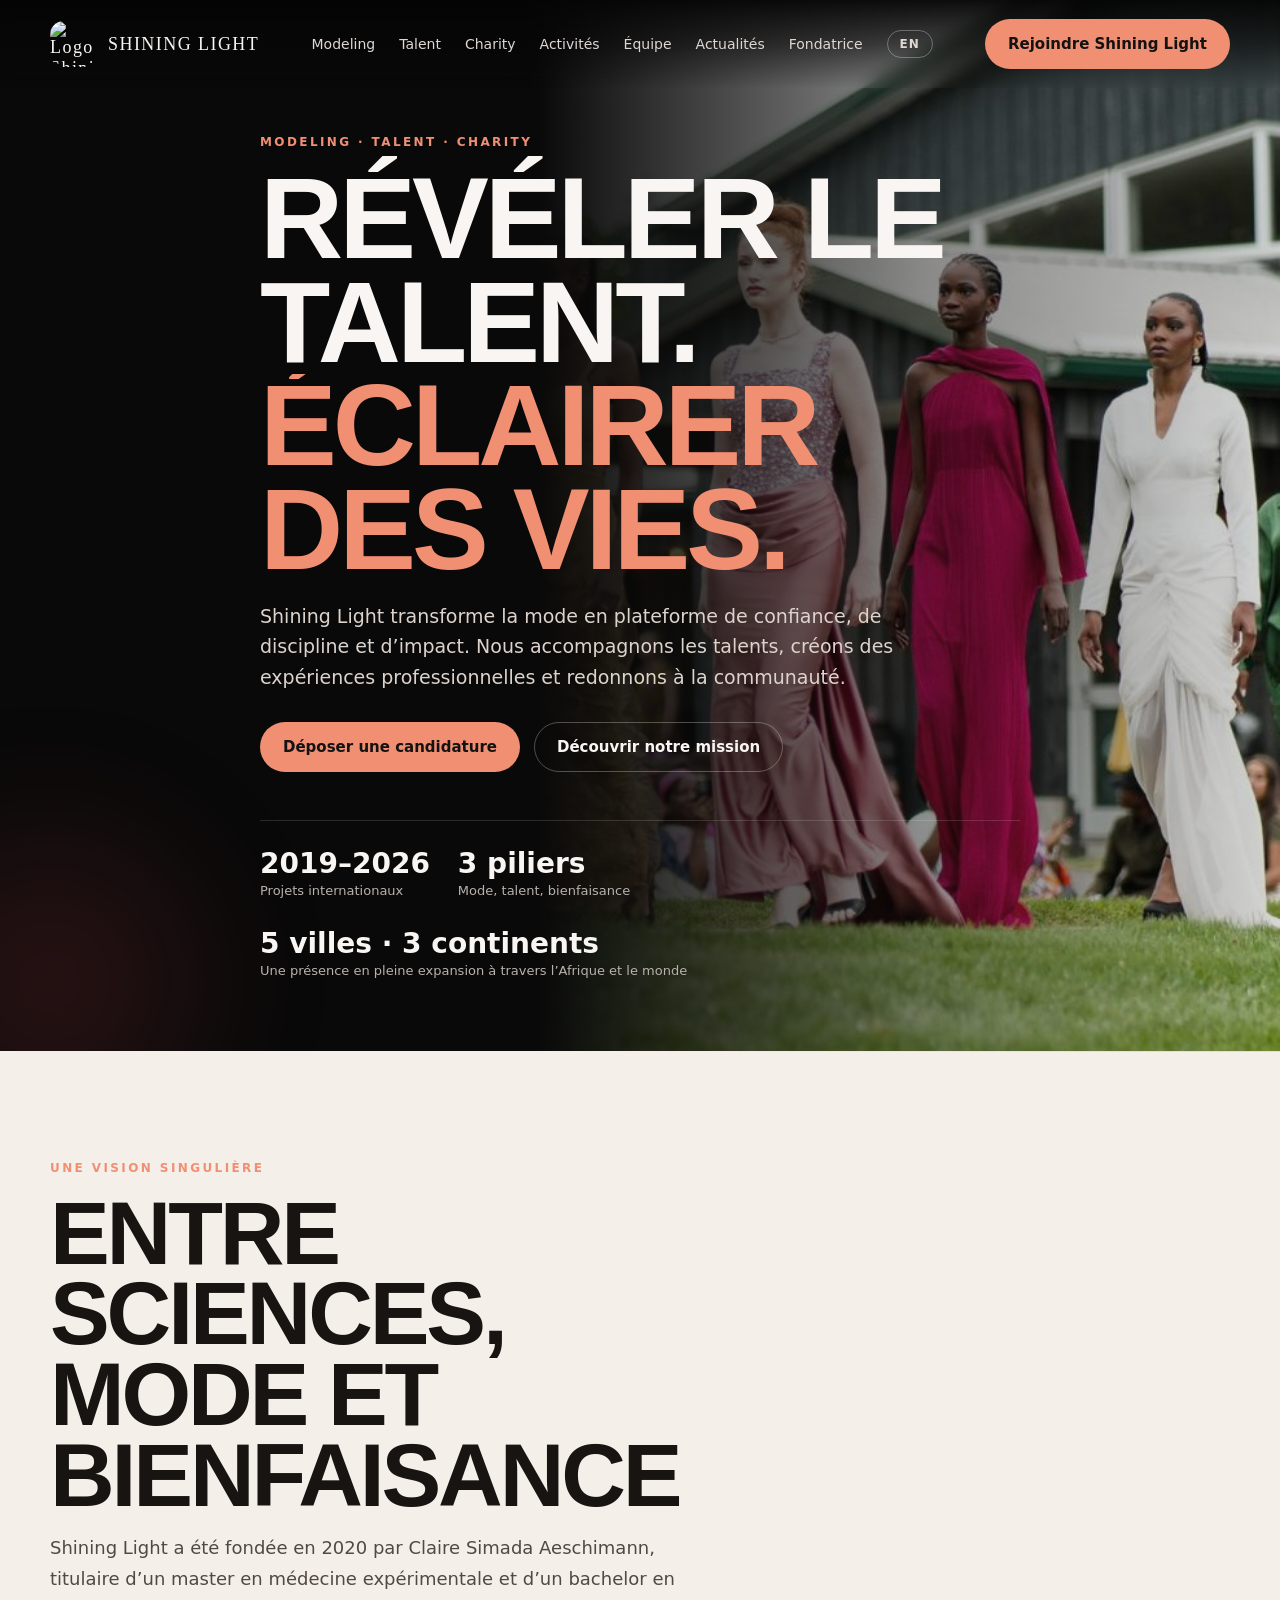
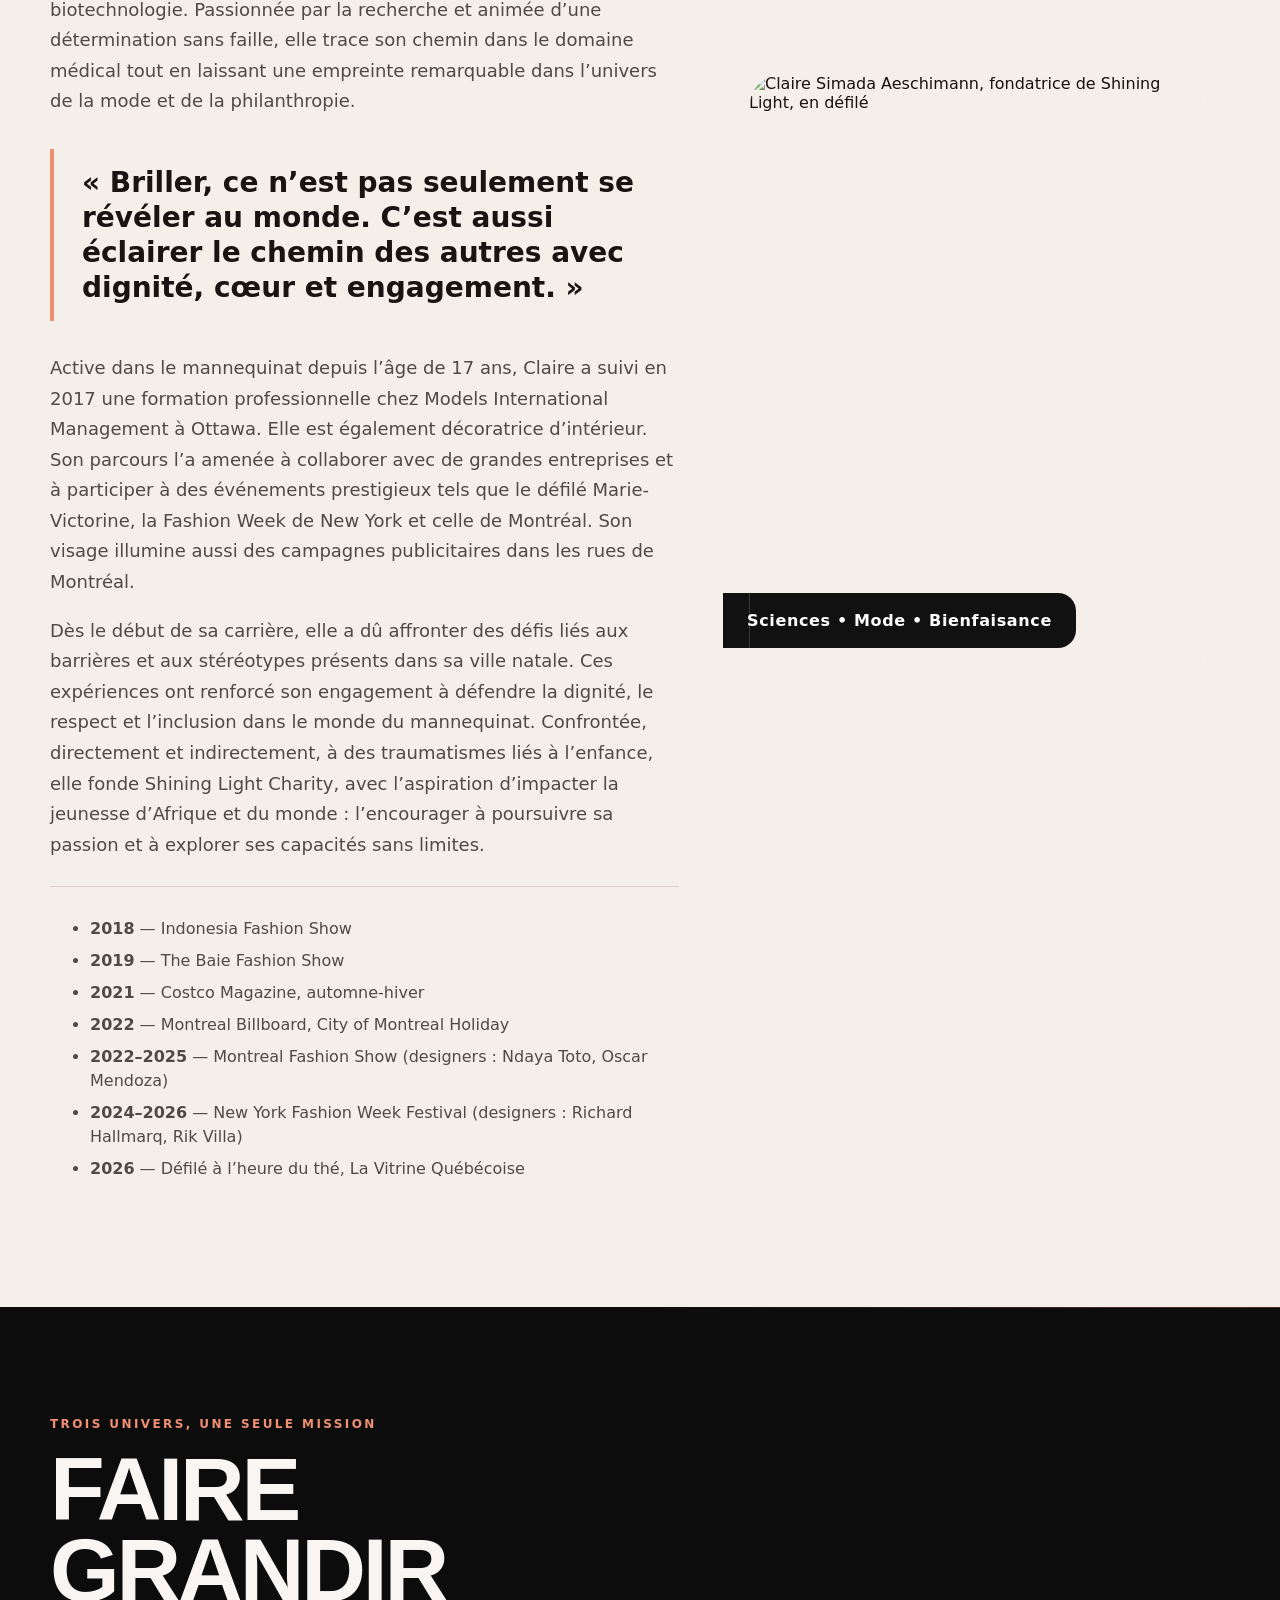
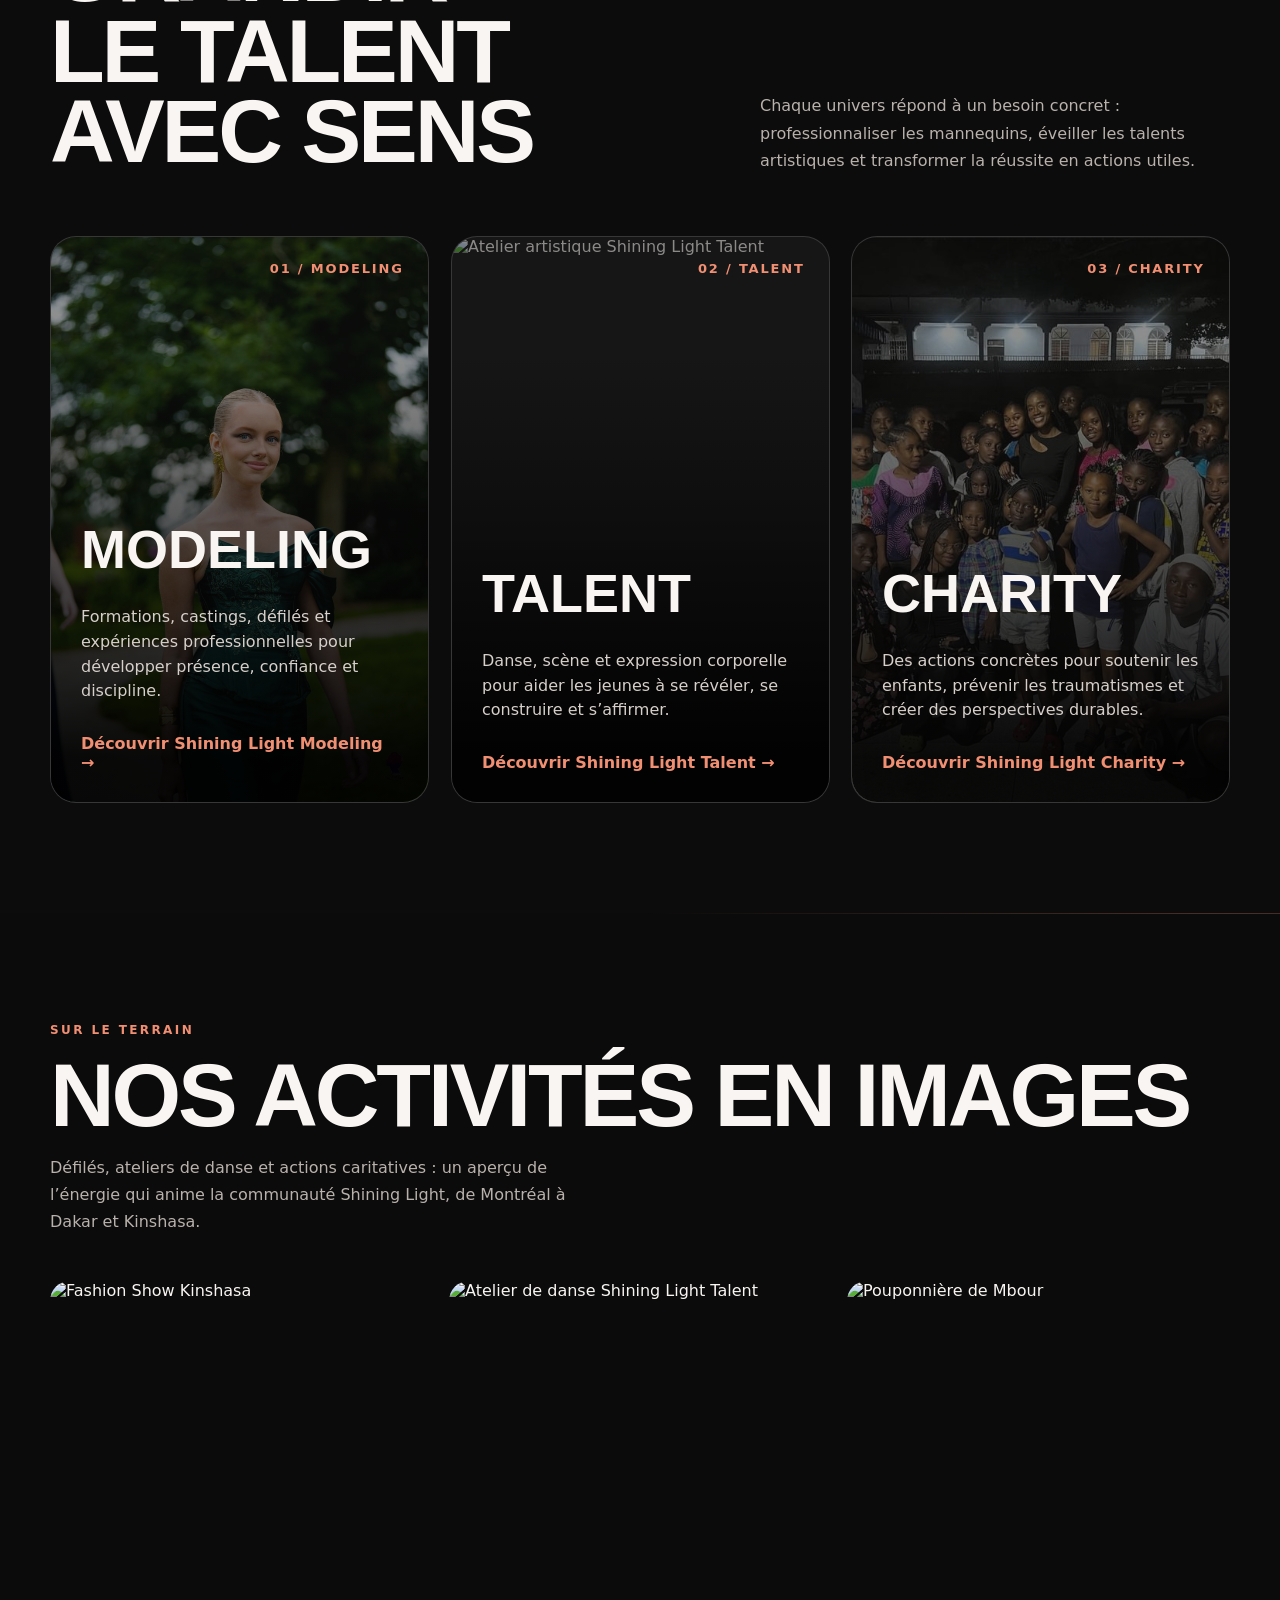
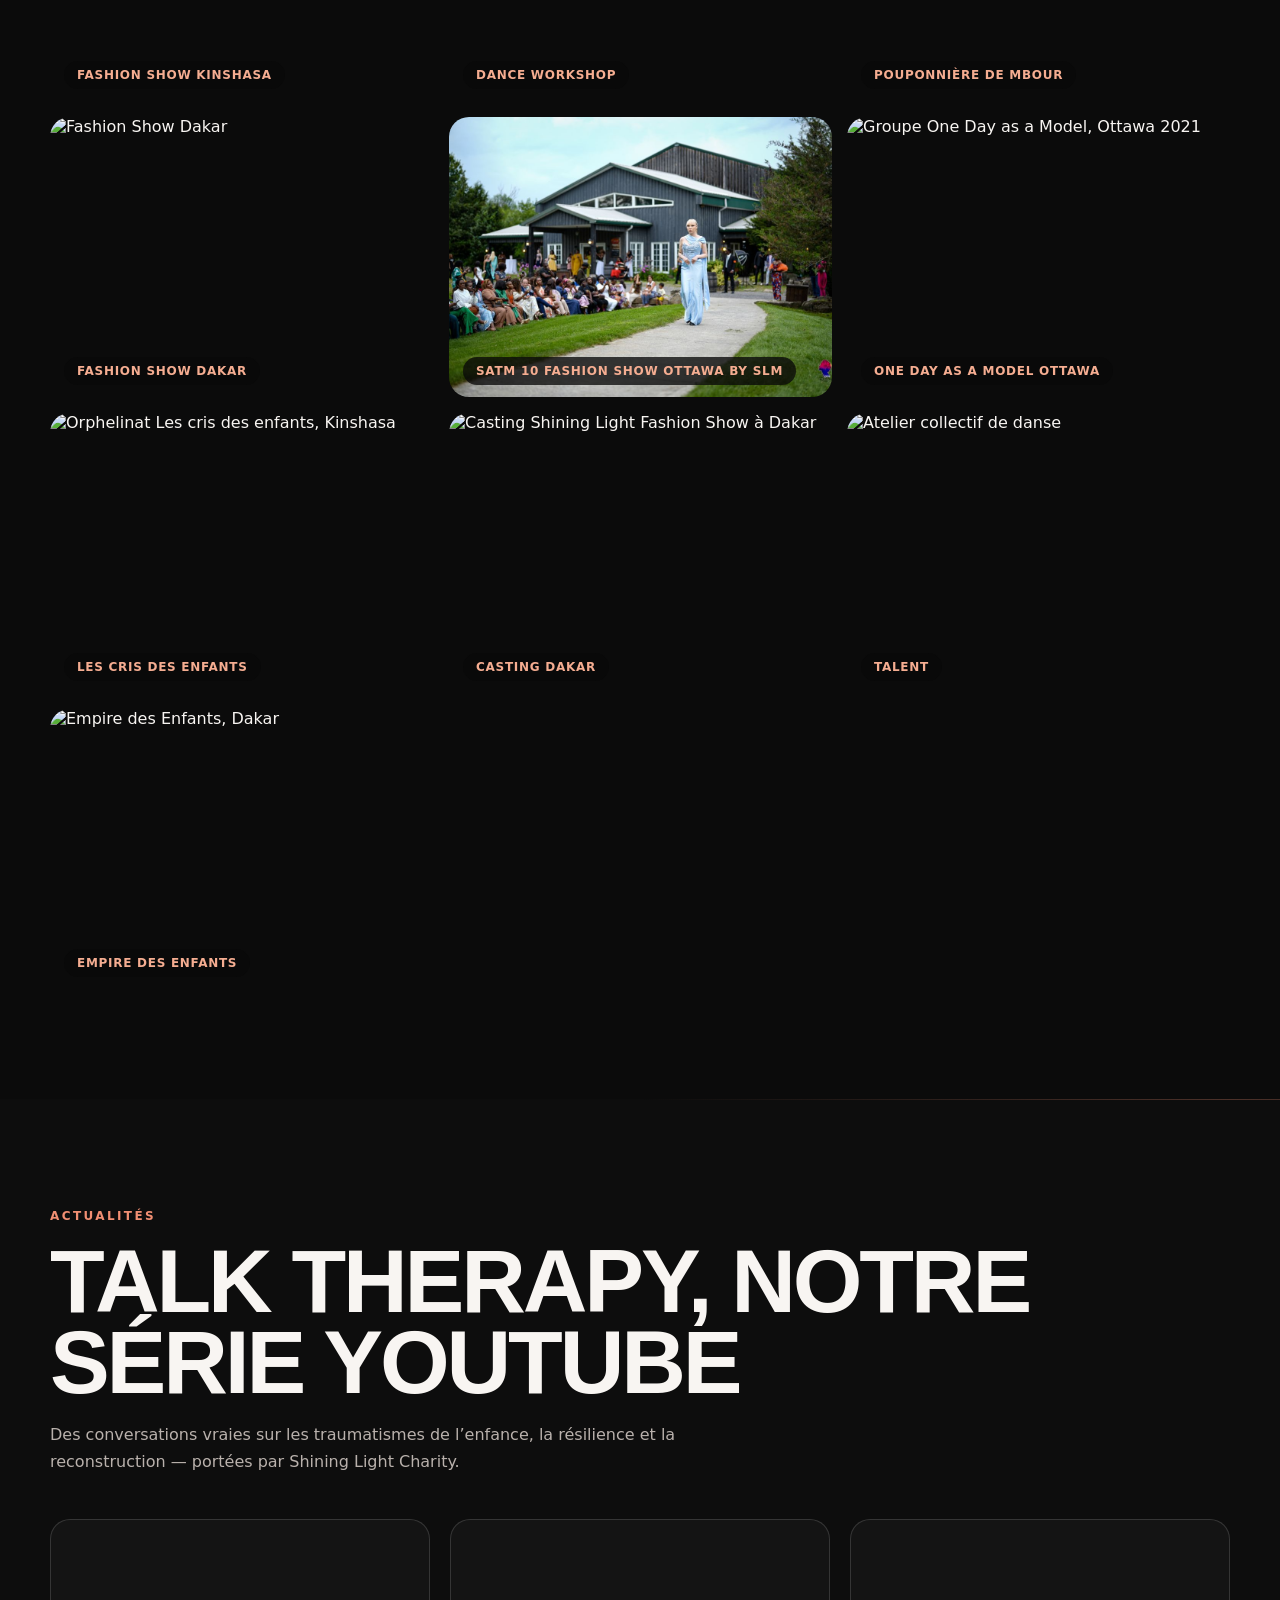
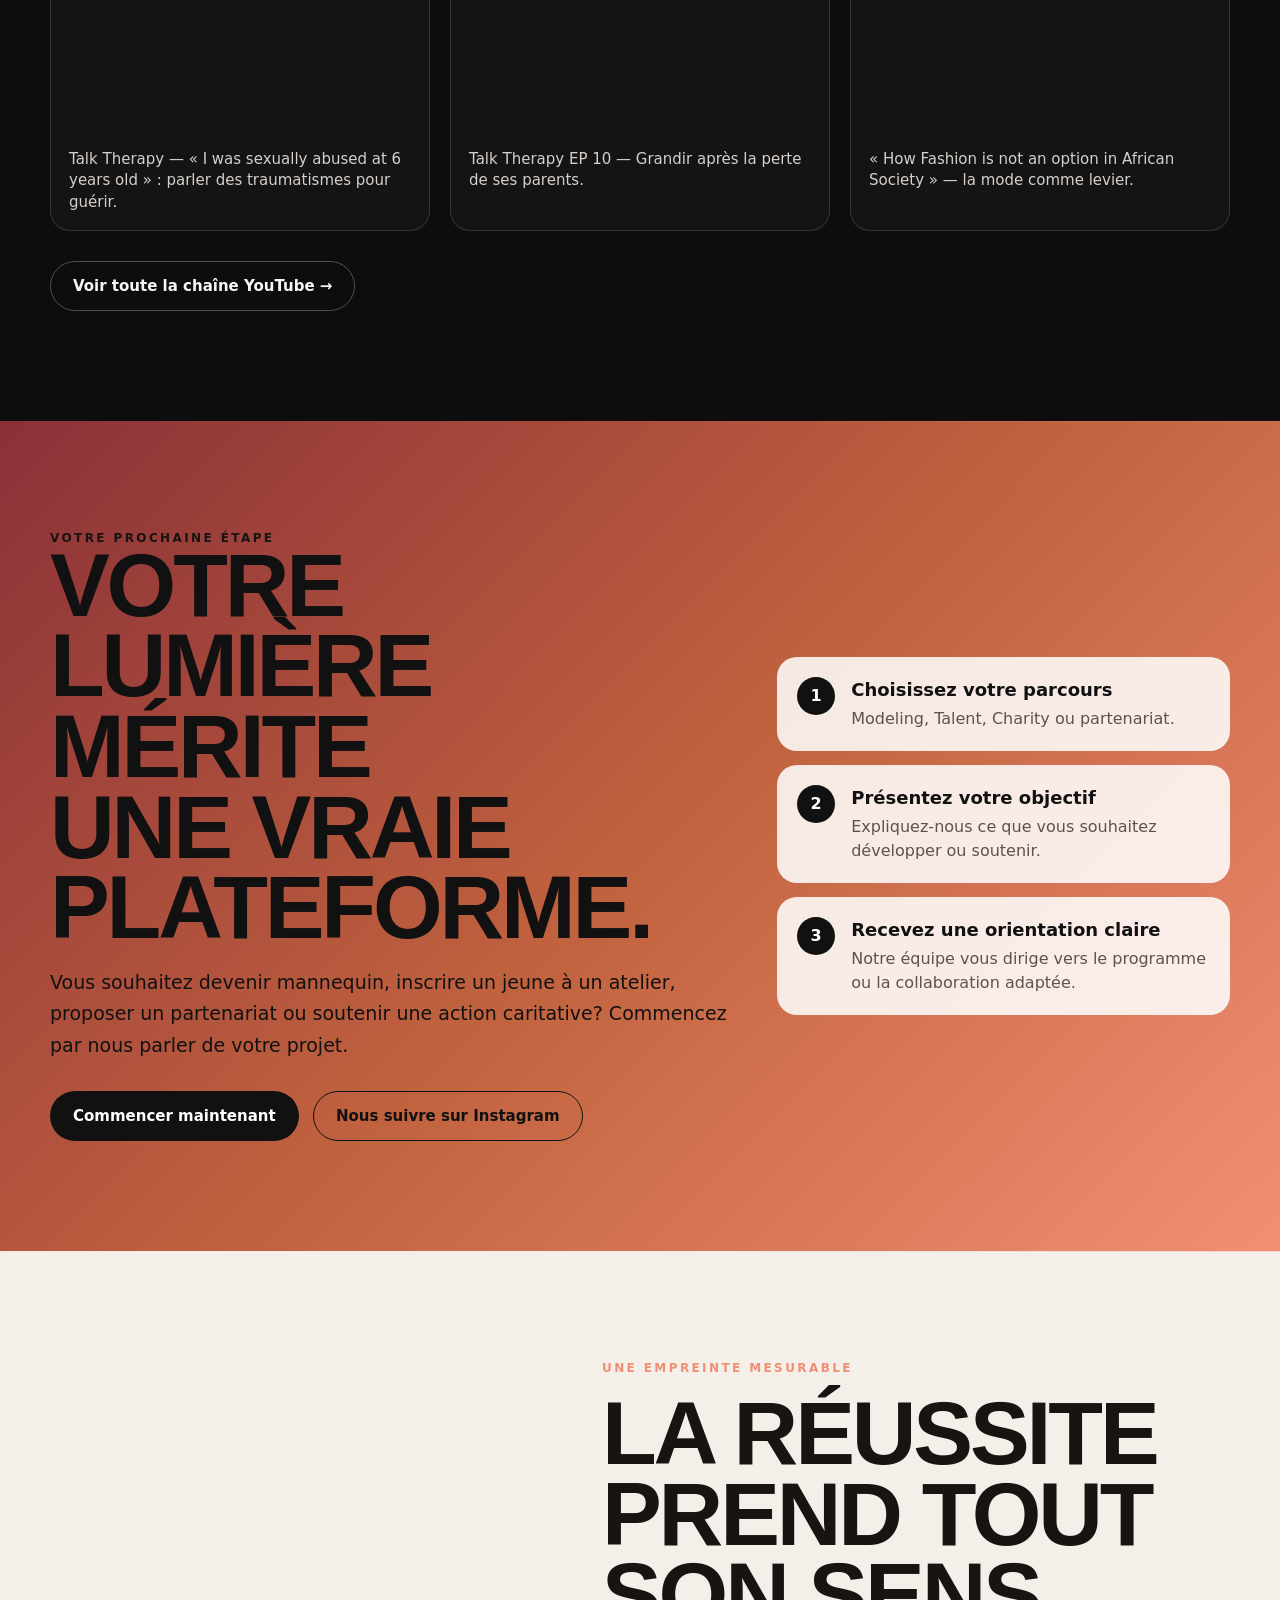
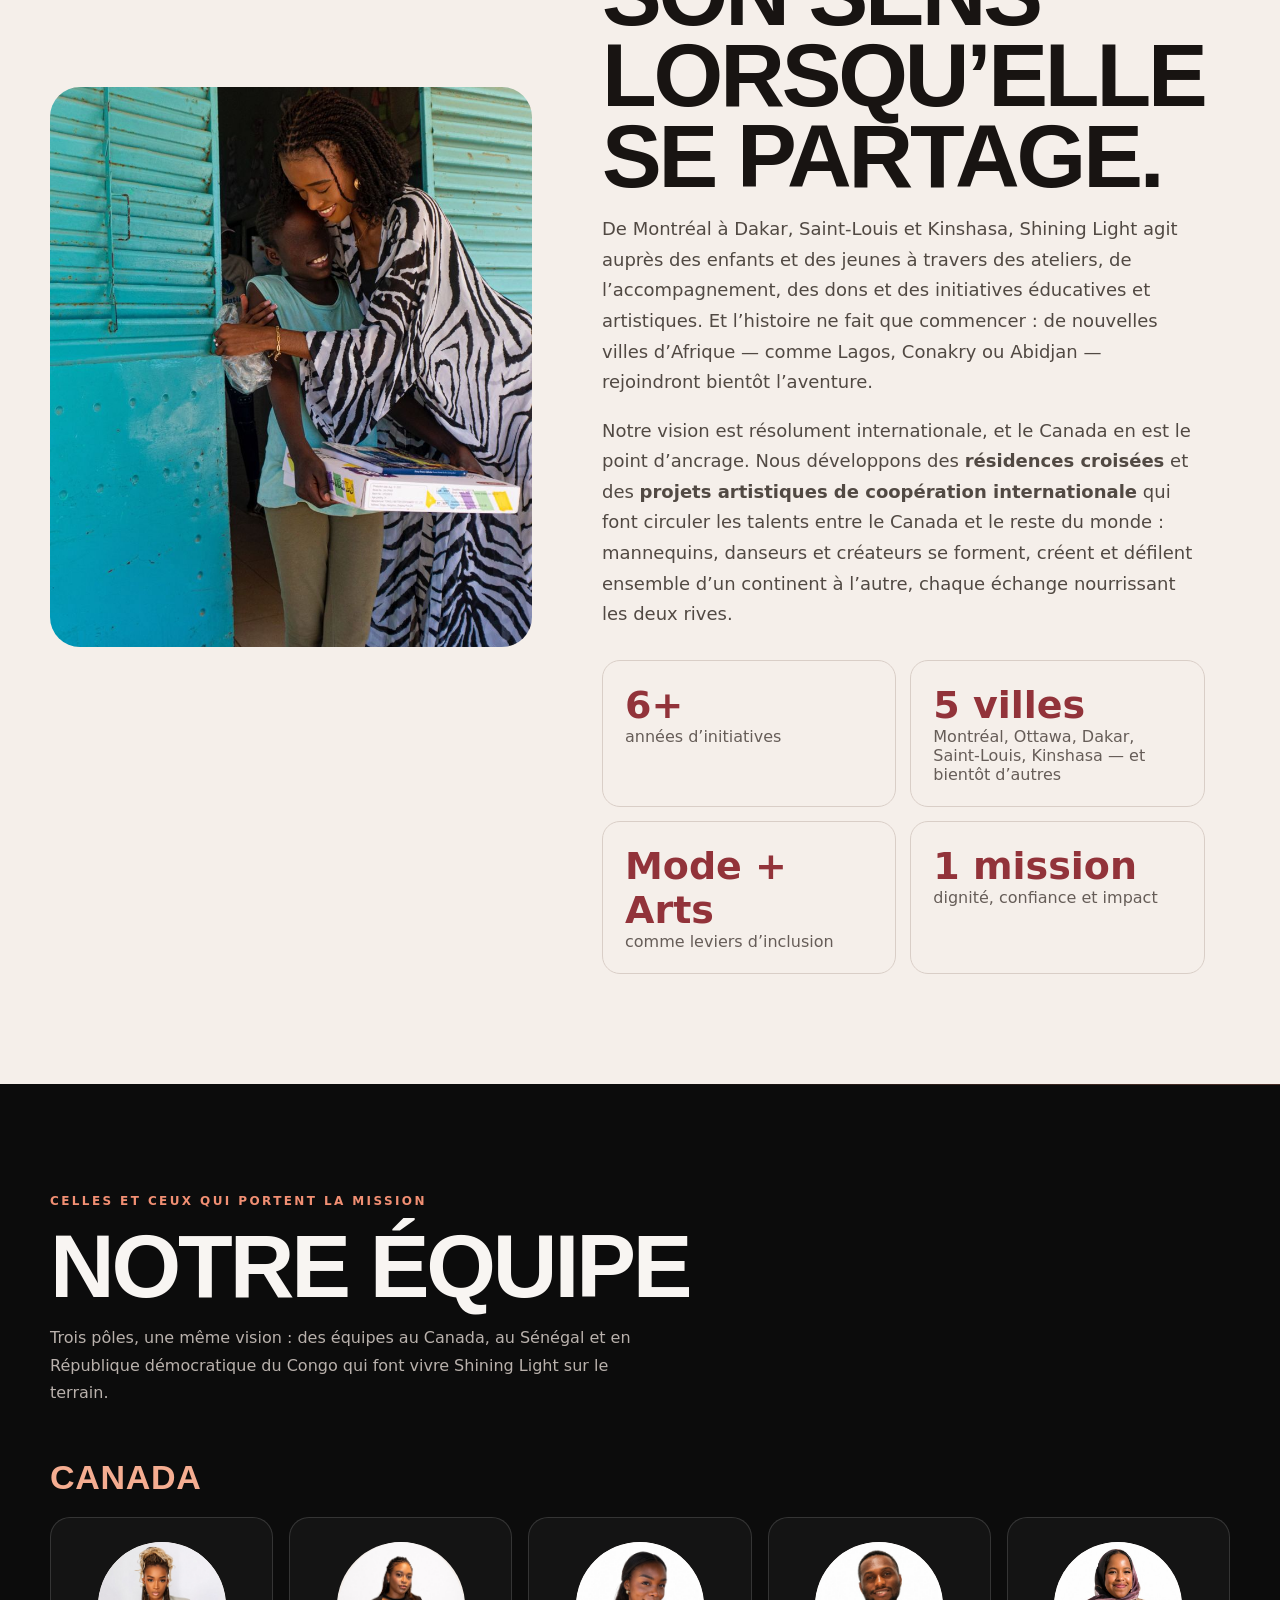
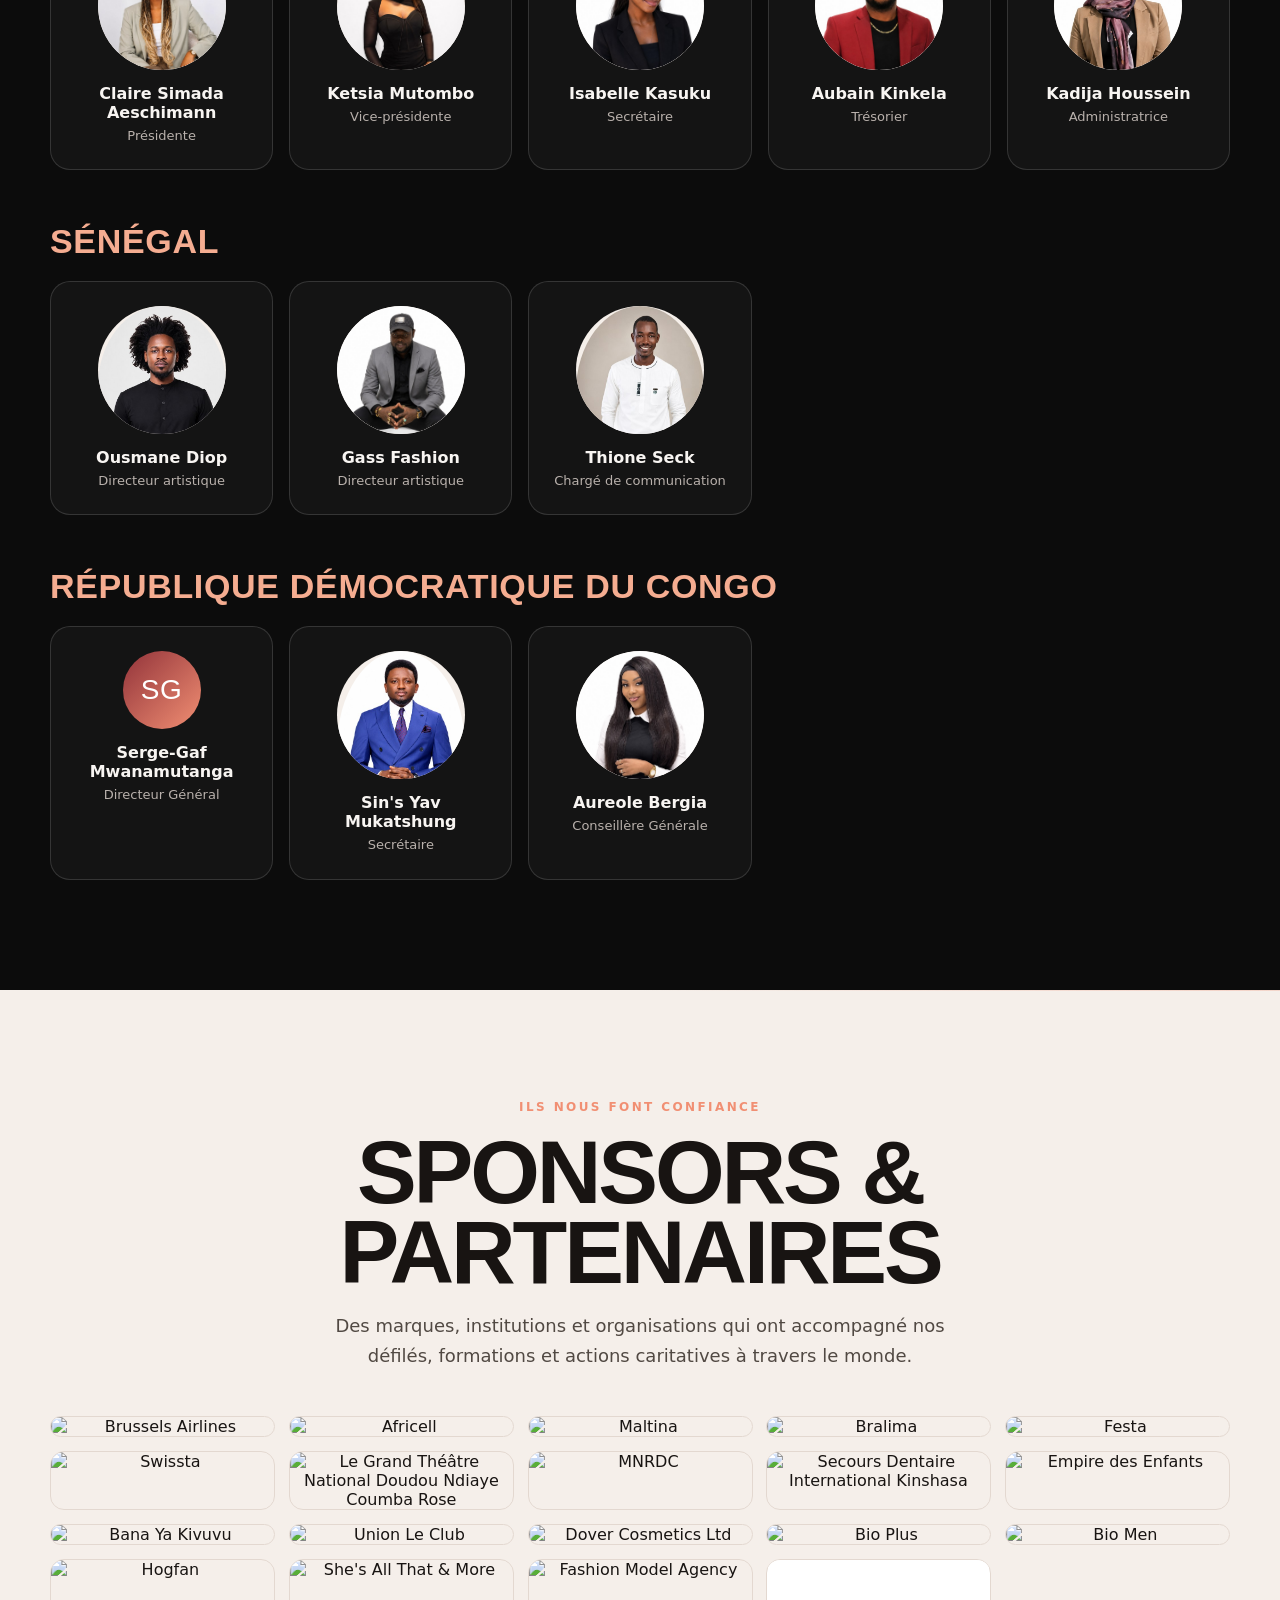
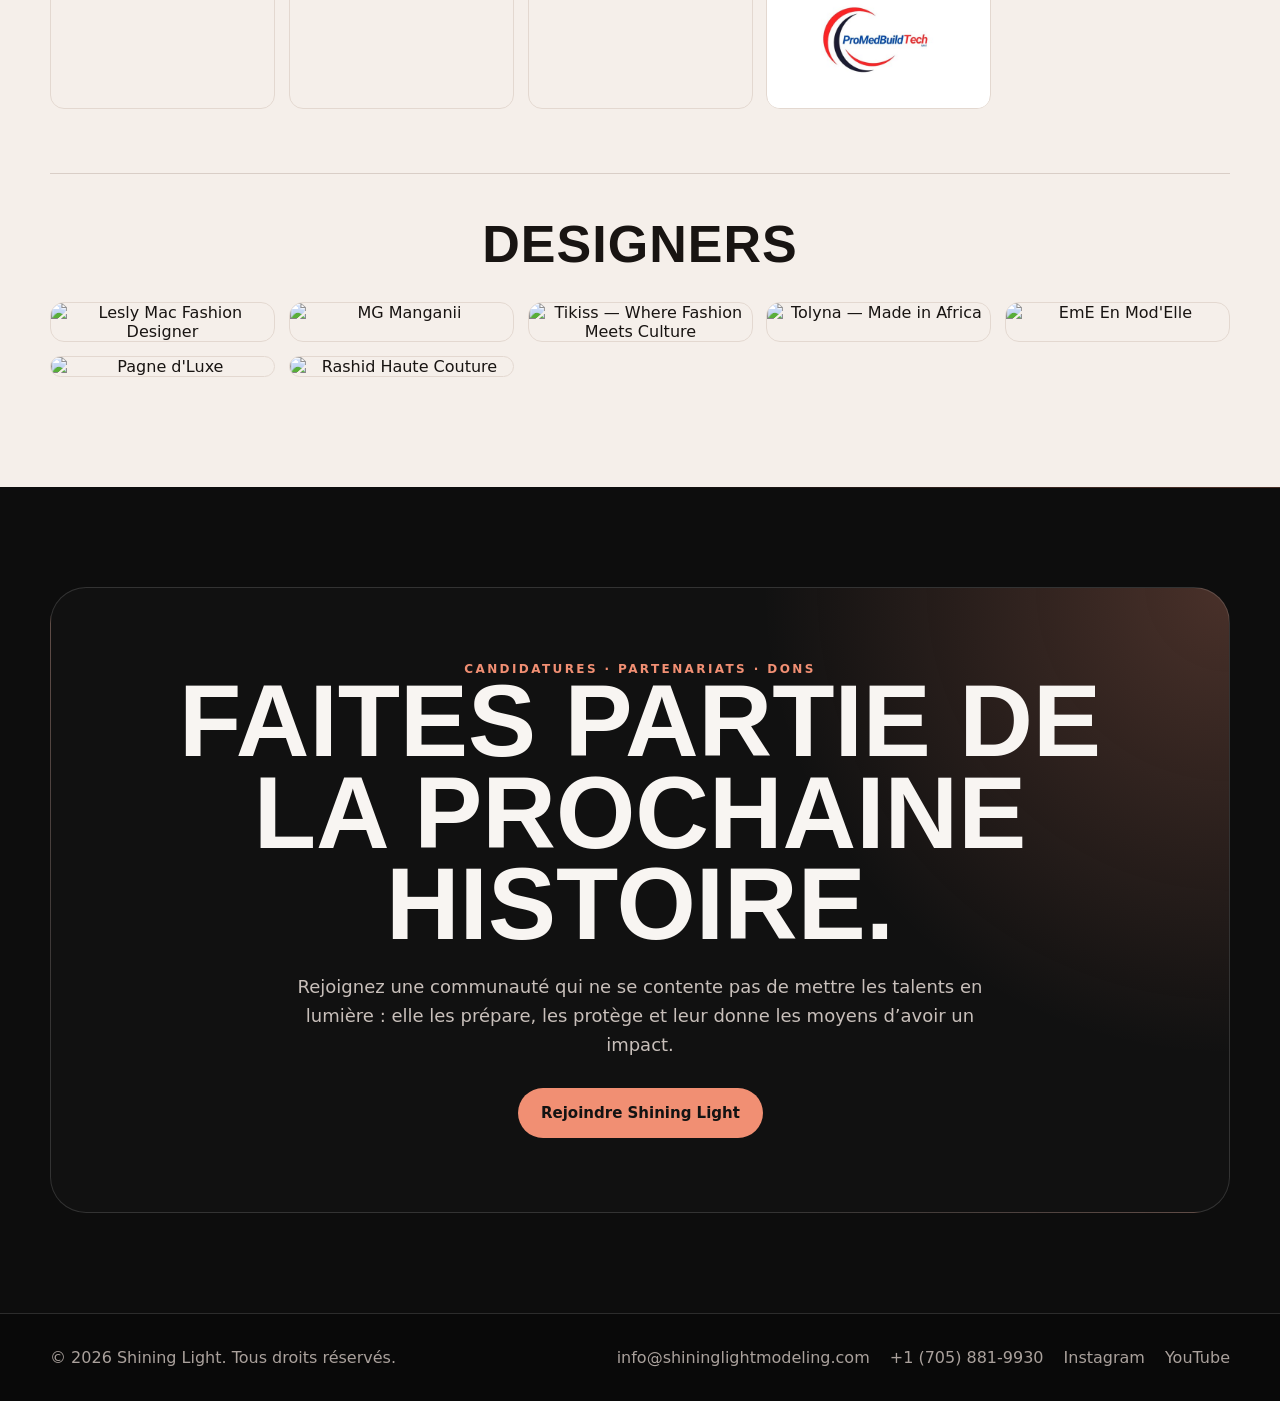
==== index.html @ 37f2bc64 "Change Aureole Bergia role to General Advisor" ====
<!doctype html>
<html lang="fr">
<head>
  <meta charset="utf-8" />
  <meta name="viewport" content="width=device-width, initial-scale=1" />
  <meta name="description" content="Shining Light révèle les talents, forme les mannequins et transforme la réussite en impact social durable." />
  <title>Shining Light — Mode, Talent et Impact</title>
  <link rel="stylesheet" href="assets/styles.css">
</head>
<body>
  <header class="nav">
    <div class="language-bar"><div class="wrap"><nav aria-label="Langue"><a href="index.html" lang="fr" hreflang="fr" aria-current="page">Français</a><span aria-hidden="true">/</span><a href="en/index.html" lang="en" hreflang="en">English</a></nav></div></div>
    <div class="wrap nav-inner">
      <div class="brand-menu"><a class="brand" href="index.html"><img src="assets/logo-embleme.jpg" alt="Logo Shining Light"><span>SHINING LIGHT</span></a><details class="page-menu"><summary aria-label="Ouvrir le menu des pages">Menu <span aria-hidden="true">⌄</span></summary><nav aria-label="Pages"><a href="modeling.html">Modeling</a><a href="talent.html">Talent</a><a href="charity.html">Charity</a><a href="index.html#fondatrice">Fondatrice</a></nav></details></div>
      <nav class="links" aria-label="Navigation principale"><a href="modeling.html">Modeling</a><a href="talent.html">Talent</a><a href="charity.html">Charity</a><a href="#activites">Activités</a><a href="#equipe">Équipe</a><a href="#actualites">Actualités</a><a href="#fondatrice">Fondatrice</a><a class="lang" href="en/index.html" lang="en" hreflang="en">EN</a></nav>
      <a class="btn btn-primary" href="inscription.html">Rejoindre Shining Light</a>
    </div>
  </header>

  <main>
    <section class="hero" id="accueil">
      <div class="wrap hero-content">
        <div class="eyebrow">Modeling · Talent · Charity</div>
        <h1>Révéler le talent.<br><span>Éclairer des vies.</span></h1>
        <p>Shining Light transforme la mode en plateforme de confiance, de discipline et d’impact. Nous accompagnons les talents, créons des expériences professionnelles et redonnons à la communauté.</p>
        <div class="actions"><a class="btn btn-primary" href="inscription.html">Déposer une candidature</a><a class="btn btn-ghost" href="#univers">Découvrir notre mission</a></div>
        <div class="proof"><div><strong>2019–2026</strong><span>Projets internationaux</span></div><div><strong>3 piliers</strong><span>Mode, talent, bienfaisance</span></div><div><strong>5 villes · 3 continents</strong><span>Une présence en pleine expansion à travers l’Afrique et le monde</span></div></div>
      </div>
    </section>

    <section class="intro" id="fondatrice">
      <div class="wrap intro-grid">
        <div>
          <div class="eyebrow">Une vision singulière</div>
          <h2 class="section-title">Entre sciences, mode et bienfaisance</h2>
          <p>Shining Light a été fondée en 2020 par Claire Simada Aeschimann, titulaire d’un master en médecine expérimentale et d’un bachelor en biotechnologie. Passionnée par la recherche et animée d’une détermination sans faille, elle trace son chemin dans le domaine médical tout en laissant une empreinte remarquable dans l’univers de la mode et de la philanthropie.</p>
          <div class="quote">« Briller, ce n’est pas seulement se révéler au monde. C’est aussi éclairer le chemin des autres avec dignité, cœur et engagement. »</div>
          <p class="bodycopy">Active dans le mannequinat depuis l’âge de 17 ans, Claire a suivi en 2017 une formation professionnelle chez Models International Management à Ottawa. Elle est également décoratrice d’intérieur. Son parcours l’a amenée à collaborer avec de grandes entreprises et à participer à des événements prestigieux tels que le défilé Marie-Victorine, la Fashion Week de New York et celle de Montréal. Son visage illumine aussi des campagnes publicitaires dans les rues de Montréal.</p>
          <p class="bodycopy">Dès le début de sa carrière, elle a dû affronter des défis liés aux barrières et aux stéréotypes présents dans sa ville natale. Ces expériences ont renforcé son engagement à défendre la dignité, le respect et l’inclusion dans le monde du mannequinat. Confrontée, directement et indirectement, à des traumatismes liés à l’enfance, elle fonde Shining Light Charity, avec l’aspiration d’impacter la jeunesse d’Afrique et du monde : l’encourager à poursuivre sa passion et à explorer ses capacités sans limites.</p>
          <ul class="parcours">
            <li><strong>2018</strong> — Indonesia Fashion Show</li>
            <li><strong>2019</strong> — The Baie Fashion Show</li>
            <li><strong>2021</strong> — Costco Magazine, automne-hiver</li>
            <li><strong>2022</strong> — Montreal Billboard, City of Montreal Holiday</li>
            <li><strong>2022–2025</strong> — Montreal Fashion Show (designers : Ndaya Toto, Oscar Mendoza)</li>
            <li><strong>2024–2026</strong> — New York Fashion Week Festival (designers : Richard Hallmarq, Rik Villa)</li>
            <li><strong>2026</strong> — Défilé à l’heure du thé, La Vitrine Québécoise</li>
          </ul>
        </div>
        <div class="portrait-card"><img src="assets/founder-portrait.jpg" alt="Claire Simada Aeschimann, fondatrice de Shining Light, en défilé"></div>
      </div>
    </section>

    <section class="pillars" id="univers">
      <div class="wrap">
        <div class="pillar-head"><div><div class="eyebrow">Trois univers, une seule mission</div><h2 class="section-title">Faire grandir le talent avec sens</h2></div><p>Chaque univers répond à un besoin concret : professionnaliser les mannequins, éveiller les talents artistiques et transformer la réussite en actions utiles.</p></div>
        <div class="cards">
          <article class="card"><img src="assets/modeling-card-blue.jpg" alt="Défilés et formations de mannequins"><span class="card-num">01 / MODELING</span><div class="card-overlay"><h3>Modeling</h3><p>Formations, castings, défilés et expériences professionnelles pour développer présence, confiance et discipline.</p><a class="card-link" href="modeling.html">Découvrir Shining Light Modeling →</a></div></article>
          <article class="card"><img src="assets/talent-workshop.jpg" alt="Atelier artistique Shining Light Talent"><span class="card-num">02 / TALENT</span><div class="card-overlay"><h3>Talent</h3><p>Danse, scène et expression corporelle pour aider les jeunes à se révéler, se construire et s’affirmer.</p><a class="card-link" href="talent.html">Découvrir Shining Light Talent →</a></div></article>
          <article class="card"><img src="assets/charity-card-community.jpg" alt="Actions communautaires Shining Light Charity"><span class="card-num">03 / CHARITY</span><div class="card-overlay"><h3>Charity</h3><p>Des actions concrètes pour soutenir les enfants, prévenir les traumatismes et créer des perspectives durables.</p><a class="card-link" href="charity.html">Découvrir Shining Light Charity →</a></div></article>
        </div>
      </div>
    </section>

    <section class="galerie" id="activites">
      <div class="wrap">
        <div class="eyebrow">Sur le terrain</div>
        <h2 class="section-title">Nos activités en images</h2>
        <p style="max-width:560px;color:var(--muted);line-height:1.7;margin:0">Défilés, ateliers de danse et actions caritatives : un aperçu de l’énergie qui anime la communauté Shining Light, de Montréal à Dakar et Kinshasa.</p>
        <div class="galerie-grid">
          <div class="gitem tall"><img src="assets/mode-f.jpg" alt="Fashion Show Kinshasa"><span>Fashion Show Kinshasa</span></div>
          <div class="gitem tall"><img src="assets/activite-01.jpg" alt="Atelier de danse Shining Light Talent"><span>Dance Workshop</span></div>
          <div class="gitem tall"><img src="assets/char-e.jpg" alt="Pouponnière de Mbour"><span>Pouponnière de Mbour</span></div>
          <div class="gitem"><img src="assets/mode-d.jpg" alt="Fashion Show Dakar"><span>Fashion Show Dakar</span></div>
          <div class="gitem"><img src="assets/satm-10-ottawa.jpg" alt="SATM 10 Fashion Show Ottawa by SLM" loading="lazy"><span>SATM 10 Fashion Show Ottawa by SLM</span></div>
          <div class="gitem"><img src="assets/mode-diversite-01.jpg" alt="Groupe One Day as a Model, Ottawa 2021"><span>ONE DAY AS A MODEL OTTAWA</span></div>
          <div class="gitem"><img src="assets/char-c.jpg" alt="Orphelinat Les cris des enfants, Kinshasa"><span>Les cris des enfants</span></div>
          <div class="gitem"><img src="assets/mode-b.jpg" alt="Casting Shining Light Fashion Show à Dakar"><span>Casting Dakar</span></div>
          <div class="gitem"><img src="assets/activite-03.jpg" alt="Atelier collectif de danse"><span>Talent</span></div>
          <div class="gitem"><img src="assets/char-a.jpg" alt="Empire des Enfants, Dakar"><span>Empire des Enfants</span></div>
        </div>
      </div>
    </section>

    <section class="videos" id="actualites">
      <div class="wrap">
        <div class="eyebrow">Actualités</div>
        <h2 class="section-title">Talk Therapy, notre série YouTube</h2>
        <p style="max-width:640px;color:var(--muted);line-height:1.7;margin:0">Des conversations vraies sur les traumatismes de l’enfance, la résilience et la reconstruction — portées par Shining Light Charity.</p>
        <div class="videos-grid">
          <div class="video-card"><div class="frame"><iframe src="https://www.youtube-nocookie.com/embed/4BaQhgANZzE" title="Talk Therapy — Traumas" loading="lazy" allowfullscreen></iframe></div><p>Talk Therapy — « I was sexually abused at 6 years old » : parler des traumatismes pour guérir.</p></div>
          <div class="video-card"><div class="frame"><iframe src="https://www.youtube-nocookie.com/embed/0Of-gsG7lXo" title="Talk Therapy — EP 10" loading="lazy" allowfullscreen></iframe></div><p>Talk Therapy EP 10 — Grandir après la perte de ses parents.</p></div>
          <div class="video-card"><div class="frame"><iframe src="https://www.youtube-nocookie.com/embed/NFZxQ-vdpgQ" title="How Fashion is not an option in African Society" loading="lazy" allowfullscreen></iframe></div><p>« How Fashion is not an option in African Society » — la mode comme levier.</p></div>
        </div>
        <div class="actions"><a class="btn btn-ghost" href="https://youtube.com/@shininglightcharityy" target="_blank" rel="noopener">Voir toute la chaîne YouTube →</a></div>
      </div>
    </section>

    <section class="conversion" id="candidature">
      <div class="wrap conversion-grid">
        <div><div class="eyebrow" style="color:#171412">Votre prochaine étape</div><h2 class="section-title">Votre lumière mérite une vraie plateforme.</h2><p style="font-size:19px;line-height:1.65;max-width:680px">Vous souhaitez devenir mannequin, inscrire un jeune à un atelier, proposer un partenariat ou soutenir une action caritative? Commencez par nous parler de votre projet.</p><div class="actions"><a class="btn" style="background:#111;color:#fff" href="inscription.html">Commencer maintenant</a><a class="btn" style="border-color:#111" href="https://www.instagram.com/shininglightm/" target="_blank" rel="noopener">Nous suivre sur Instagram</a></div></div>
        <div class="steps"><div class="step"><b>1</b><div><h4>Choisissez votre parcours</h4><p>Modeling, Talent, Charity ou partenariat.</p></div></div><div class="step"><b>2</b><div><h4>Présentez votre objectif</h4><p>Expliquez-nous ce que vous souhaitez développer ou soutenir.</p></div></div><div class="step"><b>3</b><div><h4>Recevez une orientation claire</h4><p>Notre équipe vous dirige vers le programme ou la collaboration adaptée.</p></div></div></div>
      </div>
    </section>

    <section class="impact" id="impact">
      <div class="wrap impact-grid">
        <img src="assets/community-impact.jpg" alt="Actions de Shining Light auprès des enfants et des communautés">
        <div><div class="eyebrow">Une empreinte mesurable</div><h2 class="section-title">La réussite prend tout son sens lorsqu’elle se partage.</h2><p class="bodycopy">De Montréal à Dakar, Saint-Louis et Kinshasa, Shining Light agit auprès des enfants et des jeunes à travers des ateliers, de l’accompagnement, des dons et des initiatives éducatives et artistiques. Et l’histoire ne fait que commencer : de nouvelles villes d’Afrique — comme Lagos, Conakry ou Abidjan — rejoindront bientôt l’aventure.</p><p class="bodycopy">Notre vision est résolument internationale, et le Canada en est le point d’ancrage. Nous développons des <strong>résidences croisées</strong> et des <strong>projets artistiques de coopération internationale</strong> qui font circuler les talents entre le Canada et le reste du monde : mannequins, danseurs et créateurs se forment, créent et défilent ensemble d’un continent à l’autre, chaque échange nourrissant les deux rives.</p><div class="metrics"><div class="metric"><strong>6+</strong><span>années d’initiatives</span></div><div class="metric"><strong>5 villes</strong><span>Montréal, Ottawa, Dakar, Saint-Louis, Kinshasa — et bientôt d’autres</span></div><div class="metric"><strong>Mode + Arts</strong><span>comme leviers d’inclusion</span></div><div class="metric"><strong>1 mission</strong><span>dignité, confiance et impact</span></div></div></div>
      </div>
    </section>

    <section class="team" id="equipe">
      <div class="wrap">
        <div class="eyebrow">Celles et ceux qui portent la mission</div>
        <h2 class="section-title">Notre équipe</h2>
        <p style="max-width:600px;color:var(--muted);line-height:1.7;margin:0">Trois pôles, une même vision : des équipes au Canada, au Sénégal et en République démocratique du Congo qui font vivre Shining Light sur le terrain.</p>

        <div class="team-country">
          <h3>Canada</h3>
          <div class="team-grid">
            <div class="member"><div class="avatar member-photo"><img src="assets/team/claire-simada-aeschimann.jpg" alt="Claire Simada Aeschimann" width="600" height="600" loading="lazy" decoding="async"></div><b>Claire Simada Aeschimann</b><span>Présidente</span></div>
            <div class="member"><div class="avatar member-photo"><img src="assets/team/ketsia-mutombo.jpg" alt="Ketsia Mutombo" width="600" height="600" loading="lazy" decoding="async"></div><b>Ketsia Mutombo</b><span>Vice-présidente</span></div>
            <div class="member"><div class="avatar member-photo"><img src="assets/team/isabelle-kasuku.jpg" alt="Isabelle Kasuku" width="600" height="600" loading="lazy" decoding="async"></div><b>Isabelle Kasuku</b><span>Secrétaire</span></div>
            <div class="member"><div class="avatar member-photo"><img src="assets/team/aubain-kinkela.jpg" alt="Aubain Kinkela" width="600" height="600" loading="lazy" decoding="async"></div><b>Aubain Kinkela</b><span>Trésorier</span></div>
            <div class="member"><div class="avatar member-photo"><img src="assets/team/kadija-houssein.jpg" alt="Kadija Houssein" width="600" height="600" loading="lazy" decoding="async"></div><b>Kadija Houssein</b><span>Administratrice</span></div>
          </div>
        </div>

        <div class="team-country">
          <h3>Sénégal</h3>
          <div class="team-grid">
            <div class="member"><div class="avatar member-photo"><img src="assets/team/ousmane-diop.jpg" alt="Ousmane Diop" width="480" height="600" loading="lazy" decoding="async"></div><b>Ousmane Diop</b><span>Directeur artistique</span></div>
            <div class="member"><div class="avatar member-photo"><img src="assets/team/gass-fashion.jpg" alt="Gass Fashion" width="600" height="600" loading="lazy" decoding="async"></div><b>Gass Fashion</b><span>Directeur artistique</span></div>
            <div class="member"><div class="avatar member-photo"><img src="assets/team/thione-seck.jpg" alt="Thione Seck" width="450" height="600" loading="lazy" decoding="async"></div><b>Thione Seck</b><span>Chargé de communication</span></div>
          </div>
        </div>
        <div class="team-country">
          <h3>RÉPUBLIQUE DÉMOCRATIQUE DU CONGO</h3>
          <div class="team-grid">
            <div class="member"><div class="avatar">SG</div><b>Serge-Gaf Mwanamutanga</b><span>Directeur Général</span></div>
            <div class="member"><div class="avatar member-photo"><img src="assets/team/sins-yav-mukatshung.jpg" alt="Sin's Yav Mukatshung" width="400" height="600" loading="lazy" decoding="async"></div><b>Sin's Yav Mukatshung</b><span>Secrétaire</span></div>
            <div class="member"><div class="avatar member-photo"><img src="assets/team/aureole-bergia.jpg" alt="Aureole Bergia" width="600" height="573" loading="lazy" decoding="async"></div><b>Aureole Bergia</b><span>Conseillère Générale</span></div>
          </div>
        </div>
      </div>
    </section>

    <section class="partners" id="partenaires">
      <div class="wrap">
        <div class="eyebrow">Ils nous font confiance</div>
        <h2 class="section-title">Sponsors &amp; partenaires</h2>
        <p class="bodycopy" style="max-width:640px;margin:0 auto">Des marques, institutions et organisations qui ont accompagné nos défilés, formations et actions caritatives à travers le monde.</p>
        <div class="partners-grid">
          <img src="assets/partners/brussels-airlines.jpg" alt="Brussels Airlines">
          <img src="assets/partners/africell.jpg" alt="Africell">
          <img src="assets/partners/maltina.jpg" alt="Maltina">
          <img src="assets/partners/bralima.jpg" alt="Bralima">
          <img src="assets/partners/festa.jpg" alt="Festa">
          <img src="assets/partners/swissta.jpg" alt="Swissta">
          <img src="assets/partners/grand-theatre.jpg" alt="Le Grand Théâtre National Doudou Ndiaye Coumba Rose">
          <img src="assets/partners/mnrdc.jpg" alt="MNRDC">
          <img src="assets/partners/secours-dentaire.jpg" alt="Secours Dentaire International Kinshasa">
          <img src="assets/partners/empire-des-enfants.jpg" alt="Empire des Enfants">
          <img src="assets/partners/bana-ya-kivuvu.jpg" alt="Bana Ya Kivuvu">
          <img src="assets/partners/union-le-club.jpg" alt="Union Le Club">
          <img src="assets/partners/dover-cosmetics.jpg" alt="Dover Cosmetics Ltd">
          <img src="assets/partners/bio-plus.jpg" alt="Bio Plus">
          <img src="assets/partners/bio-men.jpg" alt="Bio Men">
          <img src="assets/partners/hogfan.jpg" alt="Hogfan">
          <img src="assets/partners/shes-all-that.jpg" alt="She's All That &amp; More">
          <img src="assets/partners/fashion-model-agency.jpg" alt="Fashion Model Agency">
          <img src="assets/partners/promedbuildtech.jpg" alt="ProMedBuildTech MKK" loading="lazy">
        </div>
        <div class="designers-group" aria-labelledby="designers-title">
          <h3 id="designers-title">DESIGNERS</h3>
          <div class="partners-grid designers-grid">
            <img src="assets/partners/lesly-mac.jpg" alt="Lesly Mac Fashion Designer">
            <img src="assets/partners/manganii.jpg" alt="MG Manganii">
            <img src="assets/partners/tikiss.jpg" alt="Tikiss — Where Fashion Meets Culture">
            <img src="assets/partners/tolyna.jpg" alt="Tolyna — Made in Africa">
            <img src="assets/partners/eme-modelle.jpg" alt="EmE En Mod'Elle">
            <img src="assets/partners/pagne-dluxe.jpg" alt="Pagne d'Luxe">
            <img src="assets/partners/rashid.jpg" alt="Rashid Haute Couture">
          </div>
        </div>
      </div>
    </section>

    <section class="cta">
      <div class="wrap cta-box"><div class="eyebrow">Candidatures · Partenariats · Dons</div><h2>Faites partie de la prochaine histoire.</h2><p>Rejoignez une communauté qui ne se contente pas de mettre les talents en lumière : elle les prépare, les protège et leur donne les moyens d’avoir un impact.</p><a class="btn btn-primary" href="inscription.html">Rejoindre Shining Light</a></div>
    </section>
  </main>

  <footer><div class="wrap footer-grid"><div>© 2026 Shining Light. Tous droits réservés.</div><div class="footer-links"><a href="mailto:info@shininglightmodeling.com">info@shininglightmodeling.com</a><a href="tel:+17058819930">+1 (705) 881-9930</a><a href="https://www.instagram.com/shininglightm/" target="_blank" rel="noopener">Instagram</a><a href="https://youtube.com/@shininglightcharityy" target="_blank" rel="noopener">YouTube</a></div></div></footer>
</body>
</html>
---- assets/styles.css ----
:root{
  --black:#090909; --ink:#151515; --white:#f8f5f2; --muted:#b9b1ac;
  --coral:#f18f73; --peach:#f5ad91; --brick:#92333a; --orange:#c2633f;
  --line:rgba(255,255,255,.14); --radius:26px;
  --display: Impact, Haettenschweiler, 'Arial Narrow Bold', sans-serif;
  --body: Inter, ui-sans-serif, system-ui, -apple-system, BlinkMacSystemFont, 'Segoe UI', sans-serif;
}
*{box-sizing:border-box} html{scroll-behavior:smooth} body{margin:0;background:var(--black);color:var(--white);font-family:var(--body)}
a{color:inherit;text-decoration:none} img{display:block;max-width:100%}
.wrap{width:min(1180px,calc(100% - 40px));margin:auto}
.nav{position:fixed;z-index:50;top:0;left:0;right:0;background:linear-gradient(180deg,rgba(5,5,5,.95),rgba(5,5,5,.58),transparent);backdrop-filter:blur(8px)}
.nav-inner{height:88px;display:flex;align-items:center;justify-content:space-between;gap:28px}
.brand{display:flex;align-items:center;gap:12px;font-family:Georgia,serif;letter-spacing:.08em;font-size:18px}.brand img{width:46px;height:46px;object-fit:cover;border-radius:14px}
.links{display:flex;gap:24px;font-size:14px;color:#ded7d2;align-items:center}.links a:hover{color:#fff}
.lang{border:1px solid rgba(255,255,255,.3);border-radius:999px;padding:6px 12px;font-weight:800;font-size:12px;letter-spacing:.08em}
.btn{display:inline-flex;align-items:center;justify-content:center;gap:10px;padding:15px 22px;border-radius:999px;border:1px solid transparent;font-weight:800;transition:.25s ease;cursor:pointer;font-size:15px}
.btn-primary{background:var(--coral);color:#131313}.btn-primary:hover{transform:translateY(-2px);background:#ff9d80}.btn-ghost{border-color:rgba(255,255,255,.28)}
.eyebrow{text-transform:uppercase;letter-spacing:.2em;font-size:12px;color:var(--coral);font-weight:900}
.section-title{font-family:var(--display);text-transform:uppercase;line-height:.9;letter-spacing:-.035em;margin:18px 0;font-size:clamp(50px,7vw,92px)}
section{padding:110px 0}
.hero{min-height:760px;display:grid;align-items:end;position:relative;overflow:hidden;padding:135px 0 72px}
.hero:before{content:"";position:absolute;inset:0;background:linear-gradient(90deg,#090909 0%,#090909 42%,rgba(9,9,9,.46) 72%,rgba(9,9,9,.16)),url('hero-claire.jpg') center right/cover no-repeat;filter:saturate(.85)}
.hero:after{content:"";position:absolute;width:460px;height:460px;border-radius:50%;background:radial-gradient(circle,var(--brick),transparent 68%);filter:blur(55px);opacity:.28;left:-180px;bottom:-160px}
.hero-content{position:relative;z-index:2;max-width:760px}
.hero h1{font-family:var(--display);text-transform:uppercase;line-height:.9;letter-spacing:-.035em;margin:18px 0;font-size:clamp(64px,9vw,128px);max-width:900px}.hero h1 span{color:var(--coral)}
.hero p{max-width:680px;font-size:19px;line-height:1.6;color:#ddd3cd}
.actions{display:flex;flex-wrap:wrap;gap:14px;margin-top:30px}
.proof{display:flex;gap:28px;flex-wrap:wrap;margin-top:48px;padding-top:26px;border-top:1px solid var(--line)}.proof strong{display:block;font-size:28px}.proof span{font-size:13px;color:var(--muted)}
.intro{background:#f5efea;color:#171412}.intro-grid{display:grid;grid-template-columns:1.05fr .95fr;gap:70px;align-items:center}
.intro p,.bodycopy{font-size:18px;line-height:1.7;color:#514943}
.quote{border-left:4px solid var(--coral);padding:16px 0 16px 28px;font-size:28px;line-height:1.25;font-weight:800;margin:32px 0}
.portrait-card{position:relative}.portrait-card img{width:100%;height:610px;object-fit:cover;object-position:50% 18%;border-radius:34px}
.portrait-card:after{content:"Sciences  •  Mode  •  Bienfaisance";position:absolute;left:-26px;bottom:36px;background:#111;color:#fff;padding:18px 24px;border-radius:0 18px 18px 0;font-weight:800;letter-spacing:.04em}
.parcours{margin-top:26px;border-top:1px solid #ddd0c8;padding-top:22px}.parcours li{margin:8px 0;color:#514943;line-height:1.5}
.pillars{background:#0c0c0c}.pillar-head{display:flex;justify-content:space-between;gap:50px;align-items:end;margin-bottom:46px}.pillar-head p{max-width:470px;color:var(--muted);line-height:1.7}
.cards{display:grid;grid-template-columns:repeat(3,1fr);gap:22px}
.card{min-height:520px;border:1px solid var(--line);border-radius:var(--radius);overflow:hidden;position:relative;background:#161616}
.card img{width:100%;height:100%;object-fit:cover;opacity:.52;transition:.4s}.card:hover img{transform:scale(1.04);opacity:.66}
.card-overlay{position:absolute;inset:0;padding:30px;display:flex;flex-direction:column;justify-content:flex-end;background:linear-gradient(180deg,transparent 20%,rgba(0,0,0,.92) 92%)}
.card-num{position:absolute;top:24px;right:24px;color:var(--coral);font-size:13px;font-weight:900;letter-spacing:.14em}
.card h3{font-family:var(--display);font-size:54px;line-height:.9;text-transform:uppercase;margin:0 0 15px}.card p{color:#d6cfca;line-height:1.55}.card-link{margin-top:14px;color:var(--coral);font-weight:800}
.galerie{background:#0b0b0b}
.galerie-grid{display:grid;grid-template-columns:repeat(3,1fr);gap:16px;margin-top:46px}
.gitem{position:relative;border-radius:20px;overflow:hidden}
.gitem img{width:100%;height:280px;object-fit:cover;transition:.35s}.gitem:hover img{transform:scale(1.04)}
.gitem span{position:absolute;left:14px;bottom:12px;background:rgba(9,9,9,.78);padding:7px 13px;border-radius:999px;font-size:12px;font-weight:800;letter-spacing:.06em;text-transform:uppercase;color:var(--peach)}
.gitem.tall img{height:420px}
.videos{background:#0d0d0d}
.videos-grid{display:grid;grid-template-columns:repeat(3,1fr);gap:20px;margin-top:44px}
.video-card{border:1px solid var(--line);border-radius:20px;overflow:hidden;background:#141414}
.video-card .frame{position:relative;padding-top:56.25%}.video-card iframe{position:absolute;inset:0;width:100%;height:100%;border:0}
.video-card p{padding:16px 18px;margin:0;color:#d6cfca;line-height:1.45;font-size:15px}
.conversion{background:linear-gradient(135deg,#8b3038,#c2633f 52%,#f18f73);color:#111}
.conversion-grid{display:grid;grid-template-columns:1.2fr .8fr;gap:48px;align-items:center}.conversion .section-title{margin-top:0}
.steps{display:grid;gap:14px}
.step{background:rgba(255,255,255,.86);border-radius:20px;padding:20px;display:flex;gap:16px;align-items:flex-start}
.step b{width:38px;height:38px;border-radius:50%;display:grid;place-items:center;background:#111;color:#fff;flex:0 0 auto}
.step h4{margin:2px 0 7px;font-size:18px}.step p{margin:0;color:#5f514b;line-height:1.5}
.impact{background:#f5efea;color:#181412}.impact-grid{display:grid;grid-template-columns:.95fr 1.05fr;gap:70px;align-items:center}.impact img{border-radius:30px;height:560px;width:100%;object-fit:cover}
.metrics{display:grid;grid-template-columns:repeat(2,1fr);gap:14px;margin-top:30px}
.metric{border:1px solid #d9cec7;border-radius:18px;padding:22px}.metric strong{font-size:38px;display:block;color:var(--brick)}.metric span{color:#665d58}
.partners{background:#f5efea;color:#181412;text-align:center}
.partners-grid{display:grid;grid-template-columns:repeat(5,1fr);gap:14px;margin-top:44px}
.partners-grid img{width:100%;border-radius:14px;border:1px solid #e3d8d0;transition:.25s}
.partners-grid img:hover{transform:translateY(-3px);box-shadow:0 12px 30px rgba(20,10,5,.14)}
.team{background:#0c0c0c}
.team-country{margin-top:52px}
.team-country h3{font-family:var(--display);text-transform:uppercase;font-size:34px;letter-spacing:.02em;margin:0 0 20px;color:var(--peach)}
.team-grid{display:grid;grid-template-columns:repeat(5,1fr);gap:16px}
.member{border:1px solid var(--line);border-radius:20px;background:#141414;padding:24px 20px;text-align:center}
.member .avatar{width:78px;height:78px;margin:0 auto 14px;border-radius:50%;display:grid;place-items:center;background:linear-gradient(135deg,var(--brick),var(--coral));font-family:var(--display);font-size:28px;letter-spacing:.02em;color:#fff}
.member .avatar img{width:100%;height:100%;object-fit:cover;border-radius:50%}
.member b{display:block;font-size:16px;margin-bottom:5px}
.member span{font-size:13px;color:var(--muted);line-height:1.4;display:block}
.cta{padding:100px 0;background:#0d0d0d;text-align:center}
.cta-box{border:1px solid var(--line);border-radius:36px;padding:74px 34px;background:radial-gradient(circle at top right,rgba(241,143,115,.25),transparent 35%),#111}
.cta h2{font-family:var(--display);font-size:clamp(52px,8vw,102px);line-height:.9;text-transform:uppercase;margin:0 auto 22px;max-width:950px}
.cta p{max-width:720px;margin:0 auto 28px;color:#c8bfba;font-size:18px;line-height:1.6}
footer{border-top:1px solid var(--line);padding:34px 0;color:#aaa19c}.footer-grid{display:flex;justify-content:space-between;gap:30px;flex-wrap:wrap}.footer-links{display:flex;gap:20px;flex-wrap:wrap}

/* pages de branche */
.page-hero{min-height:520px;display:grid;align-items:end;position:relative;overflow:hidden;padding:150px 0 64px;background:#0b0b0b}
.page-hero:before{content:"";position:absolute;inset:0;background:center 30%/cover no-repeat;opacity:.3;filter:saturate(.8)}
.page-hero .wrap{position:relative;z-index:2}
.page-hero .logo-pillar{width:110px;border-radius:20px;margin-bottom:22px;border:1px solid var(--line)}
.manifesto{background:#f5efea;color:#171412}
.manifesto-grid{display:grid;grid-template-columns:1.05fr .95fr;gap:70px;align-items:start}
.timeline{background:#0c0c0c}
.timeline-list{margin-top:44px;display:grid;gap:14px}
.tl{display:flex;gap:22px;align-items:baseline;border:1px solid var(--line);border-radius:18px;padding:20px 24px;background:#121212}
.tl b{font-family:var(--display);font-size:30px;color:var(--coral);letter-spacing:.02em;min-width:86px}
.tl div{color:#d6cfca;line-height:1.55}
/* formulaire */
.form-wrap{max-width:760px;margin:auto}
.form-card{background:#121212;border:1px solid var(--line);border-radius:26px;padding:38px}
.form-grid{display:grid;grid-template-columns:1fr 1fr;gap:18px}
.field{display:flex;flex-direction:column;gap:8px}.field.full{grid-column:1/-1}
.field label{font-size:13px;font-weight:800;letter-spacing:.06em;text-transform:uppercase;color:var(--peach)}
.field input,.field select,.field textarea{background:#0d0d0d;border:1px solid rgba(255,255,255,.18);border-radius:12px;padding:14px 16px;color:var(--white);font-family:var(--body);font-size:16px}
.field input:focus,.field select:focus,.field textarea:focus{outline:2px solid var(--coral);border-color:transparent}
.form-note{color:var(--muted);font-size:14px;line-height:1.5;margin-top:16px}
.form-status{margin-top:16px;font-weight:800;display:none}
.form-status.ok{display:block;color:#9be29b}.form-status.err{display:block;color:#ff9d80}

@media(max-width:900px){
  .links{display:none}
  .intro-grid,.conversion-grid,.impact-grid,.manifesto-grid{grid-template-columns:1fr}
  .cards{grid-template-columns:1fr}.card{min-height:460px}
  .pillar-head{display:block}
  .hero:before{background:linear-gradient(180deg,rgba(9,9,9,.2),#090909 78%),url('hero-claire.jpg') 58% top/cover no-repeat}
  .hero{min-height:820px}.hero-content{padding-top:310px}
  .portrait-card img{height:520px}.impact img{height:460px}
  .galerie-grid{grid-template-columns:1fr}.gitem img,.gitem.tall img{height:260px}
  .partners-grid{grid-template-columns:repeat(3,1fr)}
  .team-grid{grid-template-columns:repeat(3,1fr)}
  .videos-grid{grid-template-columns:1fr}
  .form-grid{grid-template-columns:1fr}
}
@media(max-width:560px){
  .wrap{width:min(100% - 24px,1180px)}.nav-inner{height:72px}.brand span{display:none}.nav .btn{padding:12px 15px}
  .hero h1{font-size:60px}.hero p{font-size:17px}
  .proof{gap:16px}.proof>div{width:45%}
  section{padding:78px 0}.section-title{font-size:54px}
  .metrics{grid-template-columns:1fr}.portrait-card:after{left:0;font-size:13px}
  .cta-box{padding:54px 20px}.tl{flex-direction:column;gap:6px}
  .page-hero .section-title{font-size:clamp(38px,11vw,56px)!important}
  .partners-grid{grid-template-columns:repeat(2,1fr)}
  .team-grid{grid-template-columns:repeat(2,1fr)}.team-country h3{font-size:28px}
}


/* Motion — subtle entrance, depth and hover movement */
@keyframes slFadeUp{from{opacity:0;transform:translateY(28px)}to{opacity:1;transform:translateY(0)}}
@keyframes slHeroZoom{from{transform:scale(1.02)}to{transform:scale(1.08)}}
@keyframes slFloat{0%,100%{transform:translateY(0)}50%{transform:translateY(-8px)}}

@media (prefers-reduced-motion:no-preference){
  .hero:before{animation:slHeroZoom 16s ease-in-out infinite alternate}
  .hero-content>*{opacity:0;animation:slFadeUp .8s cubic-bezier(.22,1,.36,1) forwards}
  .hero-content .eyebrow{animation-delay:.1s}
  .hero-content h1{animation-delay:.2s}
  .hero-content p{animation-delay:.32s}
  .hero-content .actions{animation-delay:.44s}
  .hero-content .proof{animation-delay:.56s}

  section:not(.hero) .eyebrow,
  section:not(.hero) .section-title,
  section:not(.hero) .pillar-head>p,
  section:not(.hero) .bodycopy,
  section:not(.hero) .quote,
  section:not(.hero) .parcours,
  section:not(.hero) .cards,
  section:not(.hero) .galerie-grid,
  section:not(.hero) .videos-grid,
  section:not(.hero) .steps,
  section:not(.hero) .metrics,
  section:not(.hero) .team-country,
  section:not(.hero) .partners-grid,
  section:not(.hero) .cta-box{
    animation:slFadeUp .75s cubic-bezier(.22,1,.36,1) both;
  }

  .card{transition:transform .45s cubic-bezier(.22,1,.36,1),border-color .3s ease,box-shadow .45s ease}
  .card:hover{transform:translateY(-10px);box-shadow:0 24px 55px rgba(0,0,0,.28);border-color:rgba(241,143,115,.45)}
  .gitem{transition:transform .45s cubic-bezier(.22,1,.36,1),box-shadow .45s ease}
  .gitem:hover{transform:translateY(-7px);box-shadow:0 18px 38px rgba(0,0,0,.28)}
  .video-card{transition:transform .4s ease,box-shadow .4s ease}
  .video-card:hover{transform:translateY(-7px);box-shadow:0 18px 38px rgba(0,0,0,.24)}
  .step{transition:transform .35s ease,box-shadow .35s ease}
  .step:hover{transform:translateX(7px);box-shadow:0 12px 28px rgba(0,0,0,.16)}
  .metric{transition:transform .35s ease,background .35s ease}
  .metric:hover{transform:translateY(-5px);background:rgba(255,255,255,.55)}
  .member{transition:transform .35s ease,border-color .35s ease}
  .member:hover{transform:translateY(-7px);border-color:rgba(241,143,115,.45)}
  .member .avatar{transition:transform .4s ease}
  .member:hover .avatar{transform:scale(1.08)}
  .partners-grid img{transition:transform .35s ease,box-shadow .35s ease}
  .partners-grid img:hover{transform:translateY(-6px) scale(1.02);box-shadow:0 16px 34px rgba(20,10,5,.16)}
  .portrait-card{animation:slFloat 6s ease-in-out infinite}
  .btn{will-change:transform}
}

@media (prefers-reduced-motion:reduce){
  html{scroll-behavior:auto}
  *,*:before,*:after{animation-duration:.01ms!important;animation-iteration-count:1!important;transition-duration:.01ms!important}
}


/* Luxury runway motion — cinematic editorial layer */
@keyframes slCinematicIn{
  from{opacity:0;transform:translate3d(0,54px,0) scale(.985);filter:blur(5px)}
  to{opacity:1;transform:translate3d(0,0,0) scale(1);filter:blur(0)}
}
@keyframes slReveal{
  from{opacity:0;clip-path:inset(0 100% 0 0)}
  to{opacity:1;clip-path:inset(0 0 0 0)}
}
@keyframes slSlowPan{
  0%{transform:scale(1.04) translate3d(0,0,0)}
  50%{transform:scale(1.10) translate3d(-1.2%, -1%, 0)}
  100%{transform:scale(1.06) translate3d(1%, .6%, 0)}
}
@keyframes slGlow{
  0%,100%{opacity:.16;transform:scale(1)}
  50%{opacity:.34;transform:scale(1.08)}
}
@keyframes slLineIn{
  from{transform:scaleX(0);transform-origin:left}
  to{transform:scaleX(1);transform-origin:left}
}

@media (prefers-reduced-motion:no-preference){
  html{scroll-behavior:smooth}

  /* Editorial navigation */
  .nav{transition:background .5s ease,backdrop-filter .5s ease}
  .brand{transition:letter-spacing .5s ease,transform .5s ease}
  .brand:hover{letter-spacing:.14em;transform:translateX(3px)}
  .links a{position:relative;transition:color .3s ease}
  .links a:not(.lang):after{
    content:"";position:absolute;left:0;right:0;bottom:-8px;height:1px;
    background:var(--coral);transform:scaleX(0);transform-origin:right;
    transition:transform .45s cubic-bezier(.22,1,.36,1)
  }
  .links a:not(.lang):hover:after{transform:scaleX(1);transform-origin:left}

  /* Hero: slow runway-camera movement */
  .hero:before{
    animation:slSlowPan 18s cubic-bezier(.45,0,.55,1) infinite alternate;
    will-change:transform
  }
  .hero:after{animation:slGlow 8s ease-in-out infinite}
  .hero h1{animation:slCinematicIn 1.25s cubic-bezier(.16,1,.3,1) .18s both}
  .hero .eyebrow{animation:slReveal .9s cubic-bezier(.16,1,.3,1) .02s both}
  .hero p{animation:slCinematicIn 1s cubic-bezier(.16,1,.3,1) .5s both}
  .hero .actions{animation:slCinematicIn 1s cubic-bezier(.16,1,.3,1) .68s both}
  .hero .proof{animation:slCinematicIn 1s cubic-bezier(.16,1,.3,1) .84s both}
  .hero h1 span{display:inline-block;animation:slReveal 1.15s cubic-bezier(.16,1,.3,1) .34s both}

  /* Large editorial headings */
  .section-title,.cta h2{
    text-wrap:balance;
    transition:transform .7s cubic-bezier(.22,1,.36,1),letter-spacing .7s ease
  }
  .section-title:hover,.cta h2:hover{transform:translateX(5px);letter-spacing:-.02em}

  /* Scroll-driven reveals where supported */
  @supports (animation-timeline:view()){
    section:not(.hero) .eyebrow,
    section:not(.hero) .section-title,
    section:not(.hero) .bodycopy,
    section:not(.hero) .quote,
    section:not(.hero) .cards,
    section:not(.hero) .galerie-grid,
    section:not(.hero) .videos-grid,
    section:not(.hero) .steps,
    section:not(.hero) .metrics,
    section:not(.hero) .team-country,
    section:not(.hero) .partners-grid,
    section:not(.hero) .cta-box{
      animation:slCinematicIn linear both;
      animation-timeline:view();
      animation-range:entry 5% cover 28%;
    }
  }

  /* Fashion-editorial image treatment */
  .portrait-card,.card,.gitem,.video-card,.impact img,.partners-grid img{
    will-change:transform;
  }
  .portrait-card img{
    transition:transform 1.2s cubic-bezier(.22,1,.36,1),filter 1.2s ease;
    filter:saturate(.9) contrast(1.02);
  }
  .portrait-card:hover img{transform:scale(1.045);filter:saturate(1.04) contrast(1.06)}
  .portrait-card:before{
    content:"";
    position:absolute;z-index:2;inset:0;border-radius:34px;
    border:1px solid rgba(255,255,255,.16);pointer-events:none;
  }

  .card{transform:translateZ(0);transition:transform .8s cubic-bezier(.16,1,.3,1),box-shadow .8s ease,border-color .5s ease}
  .card:after{
    content:"";position:absolute;inset:0;pointer-events:none;
    background:linear-gradient(120deg,transparent 35%,rgba(255,255,255,.11) 50%,transparent 65%);
    transform:translateX(-130%);transition:transform 1s cubic-bezier(.22,1,.36,1)
  }
  .card:hover{transform:translateY(-14px) scale(1.012);box-shadow:0 32px 70px rgba(0,0,0,.38)}
  .card:hover:after{transform:translateX(130%)}
  .card img{transition:transform 1.15s cubic-bezier(.16,1,.3,1),opacity .8s ease}
  .card:hover img{transform:scale(1.09);opacity:.72}
  .card-overlay{transition:background .8s ease}
  .card:hover .card-overlay{background:linear-gradient(180deg,transparent 10%,rgba(0,0,0,.96) 94%)}
  .card h3{transition:transform .65s cubic-bezier(.16,1,.3,1),letter-spacing .65s ease}
  .card:hover h3{transform:translateX(7px);letter-spacing:.01em}

  /* Gallery feels like a moving contact sheet */
  .gitem{transition:transform .8s cubic-bezier(.16,1,.3,1),box-shadow .8s ease}
  .gitem img{transition:transform 1.4s cubic-bezier(.16,1,.3,1),filter 1s ease}
  .gitem:hover{transform:translateY(-11px) scale(1.008);box-shadow:0 28px 60px rgba(0,0,0,.42);z-index:2}
  .gitem:hover img{transform:scale(1.10);filter:saturate(1.08) contrast(1.04)}
  .gitem span{transition:transform .5s cubic-bezier(.16,1,.3,1),background .4s ease}
  .gitem:hover span{transform:translateY(-4px);background:rgba(9,9,9,.92)}

  /* Staggered runway entrance */
  .cards .card:nth-child(2),.galerie-grid .gitem:nth-child(2),.videos-grid .video-card:nth-child(2){animation-delay:.08s}
  .cards .card:nth-child(3),.galerie-grid .gitem:nth-child(3),.videos-grid .video-card:nth-child(3){animation-delay:.16s}
  .galerie-grid .gitem:nth-child(4){animation-delay:.24s}
  .galerie-grid .gitem:nth-child(5){animation-delay:.32s}
  .galerie-grid .gitem:nth-child(6){animation-delay:.40s}
  .galerie-grid .gitem:nth-child(7){animation-delay:.48s}
  .galerie-grid .gitem:nth-child(8){animation-delay:.56s}
  .galerie-grid .gitem:nth-child(9){animation-delay:.64s}

  /* Steps glide like a show sequence */
  .step{transition:transform .7s cubic-bezier(.16,1,.3,1),box-shadow .6s ease}
  .step:hover{transform:translate3d(10px,-3px,0) scale(1.01);box-shadow:0 18px 40px rgba(0,0,0,.18)}
  .step b{transition:transform .55s cubic-bezier(.16,1,.3,1)}
  .step:hover b{transform:rotate(8deg) scale(1.08)}

  /* Numbers and metrics get a restrained luxury lift */
  .proof strong,.metric strong{transition:transform .5s cubic-bezier(.16,1,.3,1)}
  .proof>div:hover strong,.metric:hover strong{transform:translateY(-4px);display:block}
  .metric{transition:transform .6s cubic-bezier(.16,1,.3,1),box-shadow .6s ease}
  .metric:hover{transform:translateY(-8px);box-shadow:0 20px 40px rgba(70,30,20,.12)}

  /* Team / partner wall */
  .member{transition:transform .7s cubic-bezier(.16,1,.3,1),border-color .5s ease,box-shadow .6s ease}
  .member:hover{transform:translateY(-10px);border-color:rgba(241,143,115,.5);box-shadow:0 22px 45px rgba(0,0,0,.28)}
  .member .avatar{transition:transform .65s cubic-bezier(.16,1,.3,1),filter .5s ease}
  .member:hover .avatar{transform:scale(1.1) rotate(2deg);filter:saturate(1.15)}

  .partners-grid img{transition:transform .8s cubic-bezier(.16,1,.3,1),box-shadow .6s ease,filter .6s ease}
  .partners-grid img:hover{transform:translateY(-8px) scale(1.025);box-shadow:0 20px 42px rgba(20,10,5,.18);filter:saturate(1.08)}

  /* Buttons move with a soft magnetic feel */
  .btn{transition:transform .45s cubic-bezier(.16,1,.3,1),box-shadow .45s ease,background .35s ease}
  .btn:hover{transform:translateY(-4px) scale(1.015);box-shadow:0 14px 28px rgba(0,0,0,.18)}
  .btn-primary:hover{box-shadow:0 16px 34px rgba(241,143,115,.24)}

  /* Section dividers appear like runway light bars */
  section{position:relative}
  section:not(.hero):before{
    content:"";position:absolute;top:0;left:50%;width:min(1180px,calc(100% - 40px));height:1px;
    background:linear-gradient(90deg,transparent,rgba(241,143,115,.28),transparent);
    transform:translateX(-50%) scaleX(.15);animation:slLineIn 1.2s cubic-bezier(.16,1,.3,1) both;
  }
}

@media (prefers-reduced-motion:reduce){
  .hero:before,.hero:after,.hero h1,.hero .eyebrow,.hero p,.hero .actions,.hero .proof,.hero h1 span{animation:none!important}
  .section-title,.cta h2,.portrait-card,.card,.gitem,.video-card,.step,.metric,.member,.partners-grid img,.btn{transition:none!important}
}

/* Member portraits */
.member .avatar.member-photo{width:clamp(96px,10vw,140px);height:clamp(96px,10vw,140px);overflow:hidden;background:#f5efea}
.member .avatar.member-photo img{display:block;object-position:center 30%}

/* Mobile hero framing: keep the pink and magenta runway models visible. */
@media(max-width:900px){
  .hero:before{
    background-image:linear-gradient(180deg,rgba(9,9,9,.12) 0%,rgba(9,9,9,.2) 320px,#090909 550px),url("hero-claire.jpg");
    background-position:center,86% 72px;
    background-size:100% 100%,auto 480px;
    background-repeat:no-repeat;
    animation:none;
    transform:none;
  }
}

/* Persistent language switch and logo-side page menu. */
.language-bar{height:38px;background:#090909;border-bottom:1px solid rgba(255,255,255,.14)}
.language-bar .wrap{height:100%;display:flex;justify-content:flex-end;align-items:center}
.language-bar nav{display:flex;align-items:center;gap:12px;font-size:13px}
.language-bar a{padding:8px 4px;color:#ded7d2}
.language-bar a[aria-current="page"]{color:var(--coral);font-weight:800}
.language-bar a:focus-visible,.page-menu summary:focus-visible,.page-menu a:focus-visible{outline:2px solid var(--coral);outline-offset:3px}
.brand-menu{display:flex;align-items:center;gap:12px}
.page-menu{position:relative}
.page-menu summary{list-style:none;cursor:pointer;display:flex;align-items:center;gap:6px;min-height:44px;padding:8px 10px;border:1px solid var(--line);border-radius:12px;font-size:13px;font-weight:800}
.page-menu summary::-webkit-details-marker{display:none}
.page-menu[open] summary{color:var(--coral)}
.page-menu nav{position:absolute;top:calc(100% + 8px);left:0;min-width:180px;padding:8px;background:#141414;border:1px solid var(--line);border-radius:14px;box-shadow:0 16px 38px rgba(0,0,0,.4)}
.page-menu nav a{display:block;padding:13px 14px;border-radius:8px;color:#fff}
.page-menu nav a:hover{background:#26201d;color:var(--coral)}
.hero{padding-top:173px}
.page-hero{padding-top:188px}
#fondatrice{scroll-margin-top:136px}
@media(min-width:901px){.language-bar,.page-menu{display:none}.brand-menu{display:contents}.hero{padding-top:135px}.page-hero{padding-top:150px}#fondatrice{scroll-margin-top:98px}}
@media(max-width:900px){.hero:before{background-position:center,86% 110px}.hero{padding-top:173px}}
@media(max-width:560px){.nav-inner{gap:8px}.brand-menu{gap:6px}.page-menu summary{padding:8px 7px;font-size:12px}.nav .btn{padding:11px 12px;font-size:12px}.brand img{width:38px;height:38px}.page-menu nav{left:-44px}}

/* Designer partners subsection */
.designers-group{margin-top:64px;padding-top:40px;border-top:1px solid #d9cec7}
.designers-group h3{font-family:var(--display);font-size:clamp(34px,5vw,52px);letter-spacing:.02em;margin:0;text-transform:uppercase}
.designers-group .partners-grid{margin-top:28px}

/* Match ProMedBuildTech to the existing landscape partner cards. */
.partners-grid img[src$="/promedbuildtech.jpg"]{aspect-ratio:3/2;height:auto;object-fit:contain;background:#fff;padding:0;box-sizing:border-box}
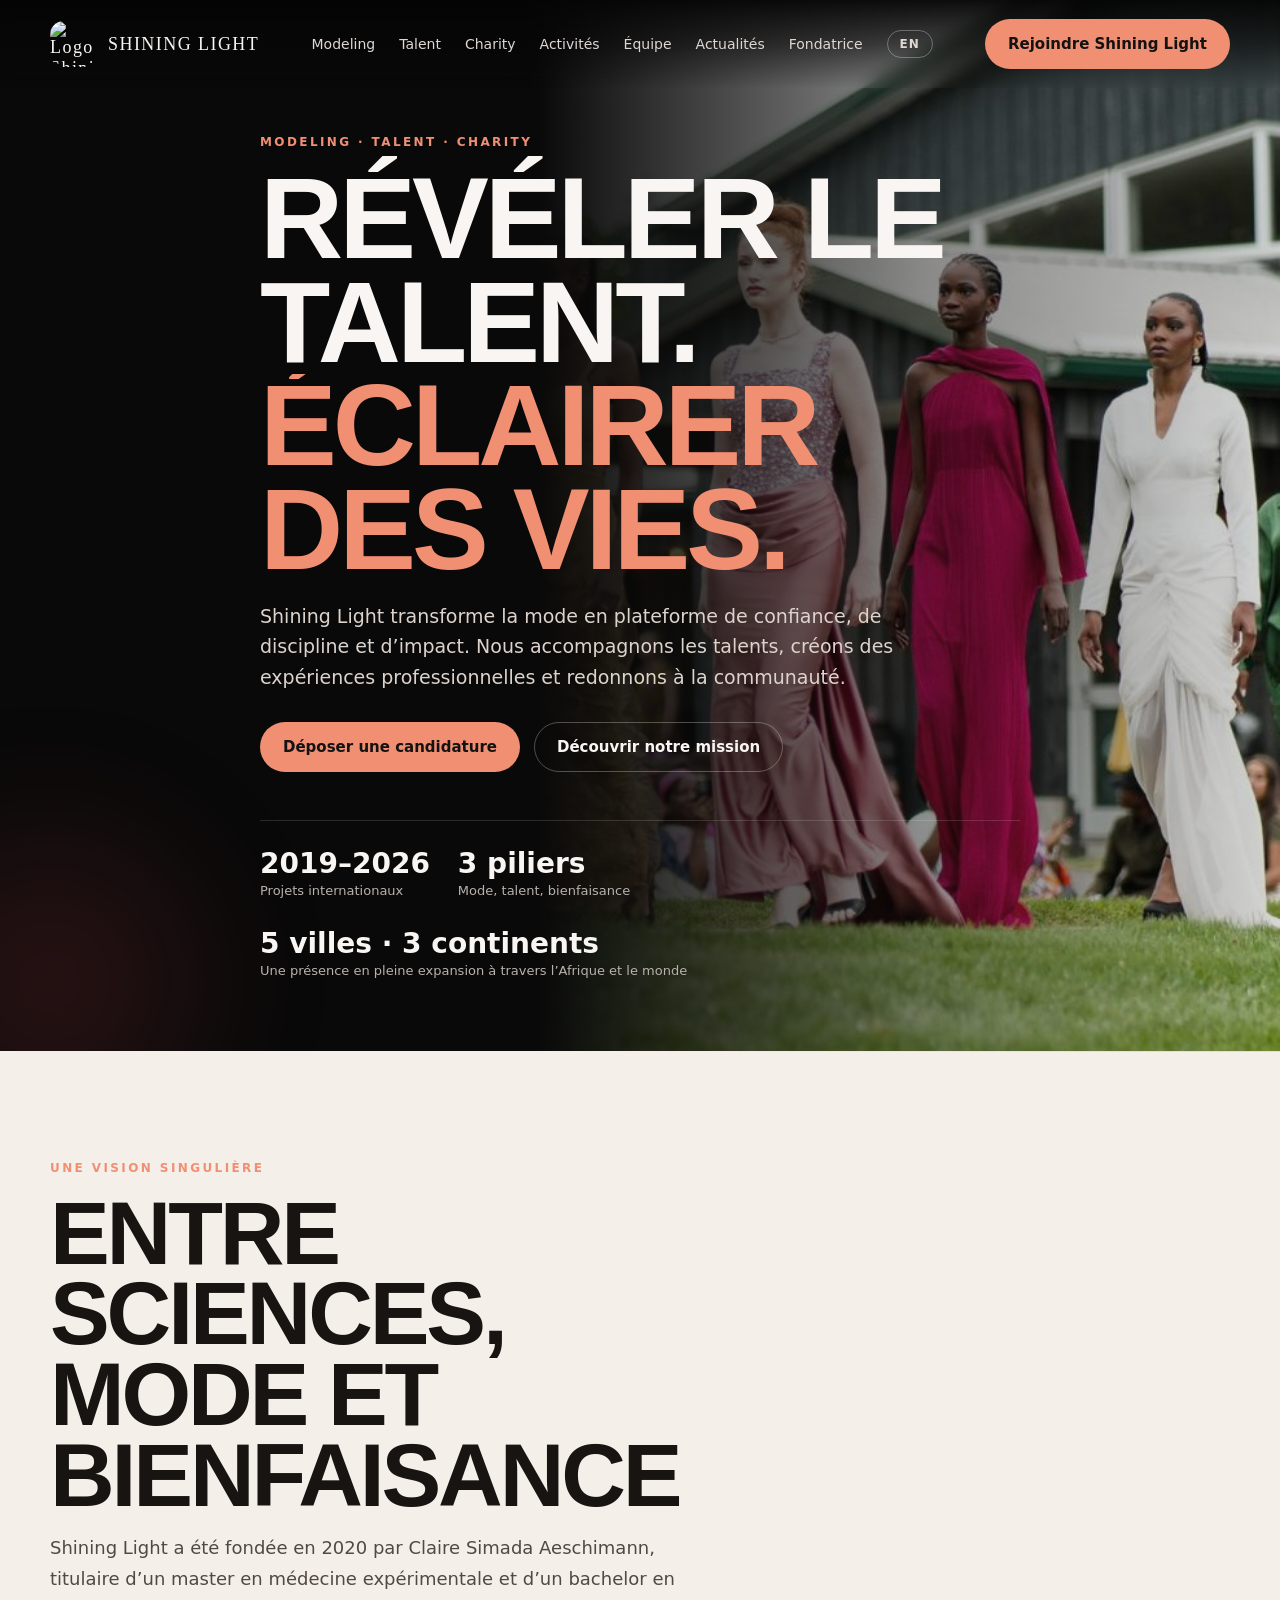
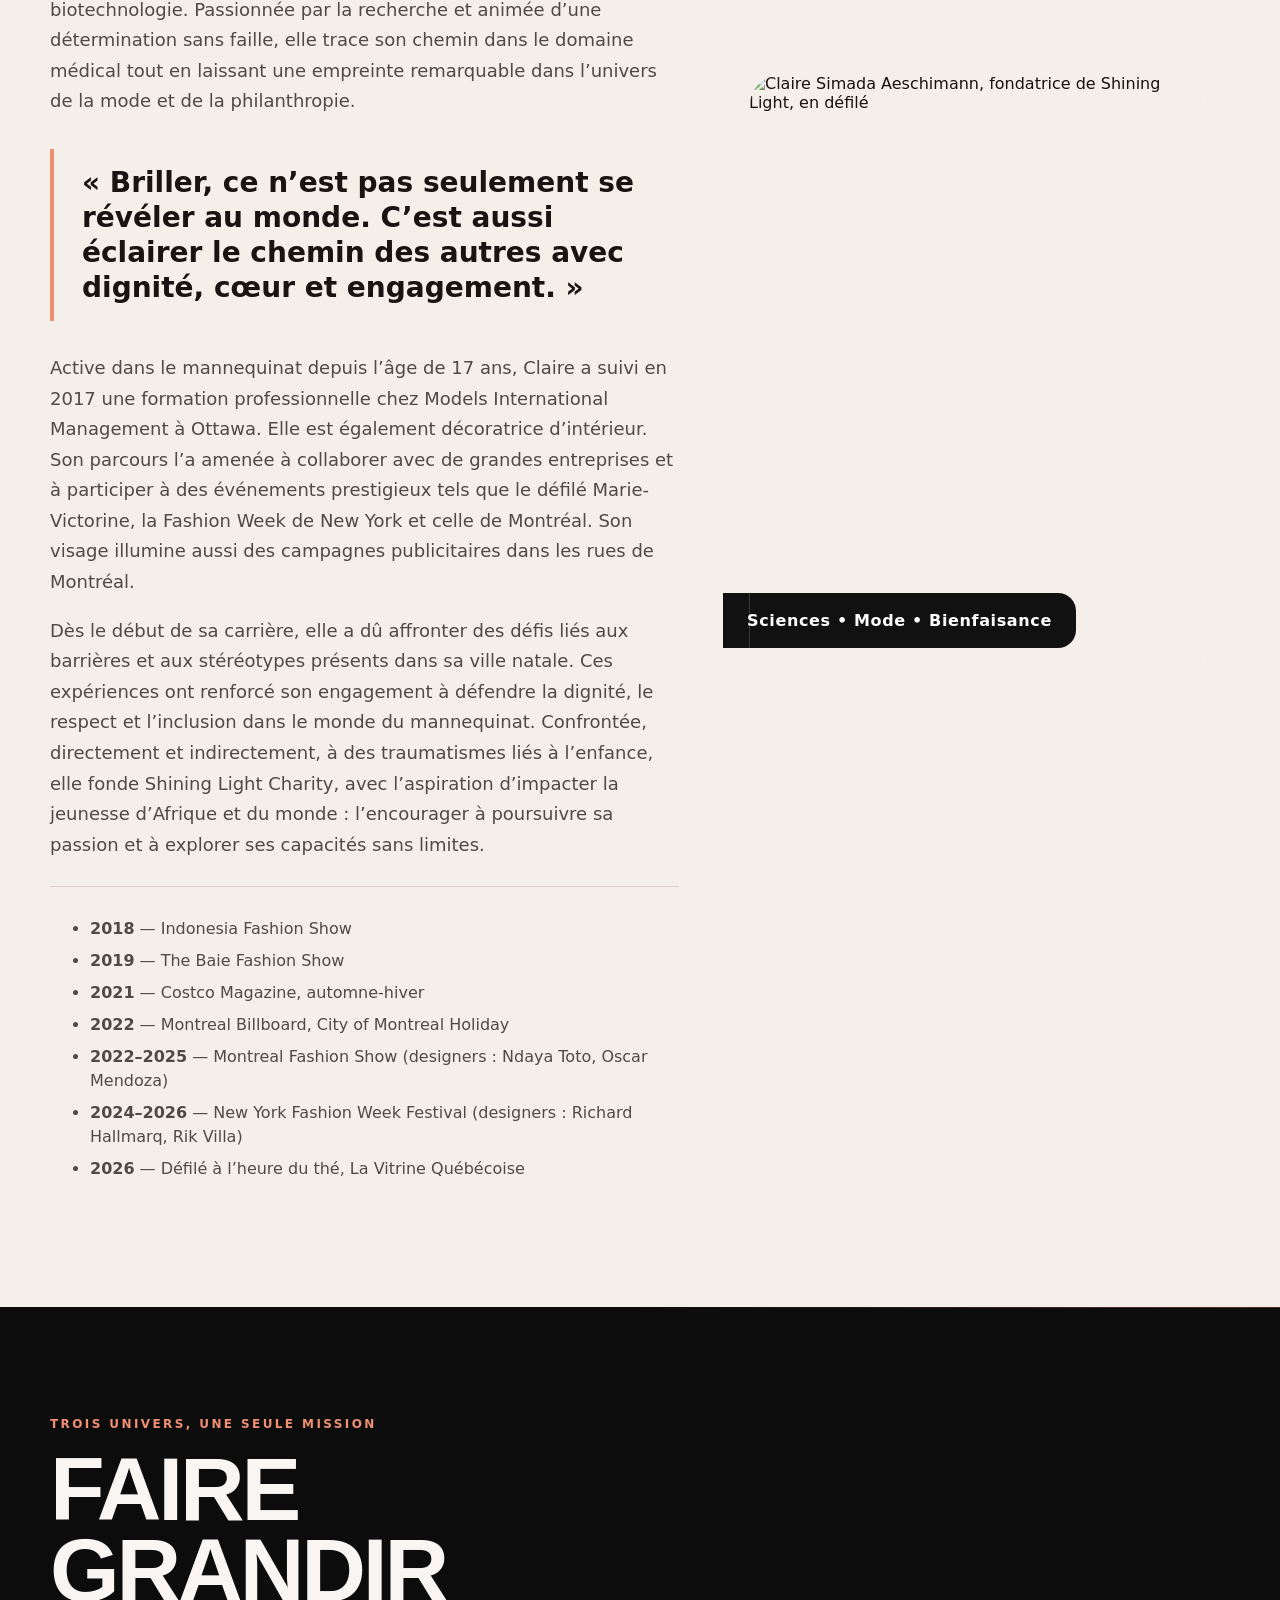
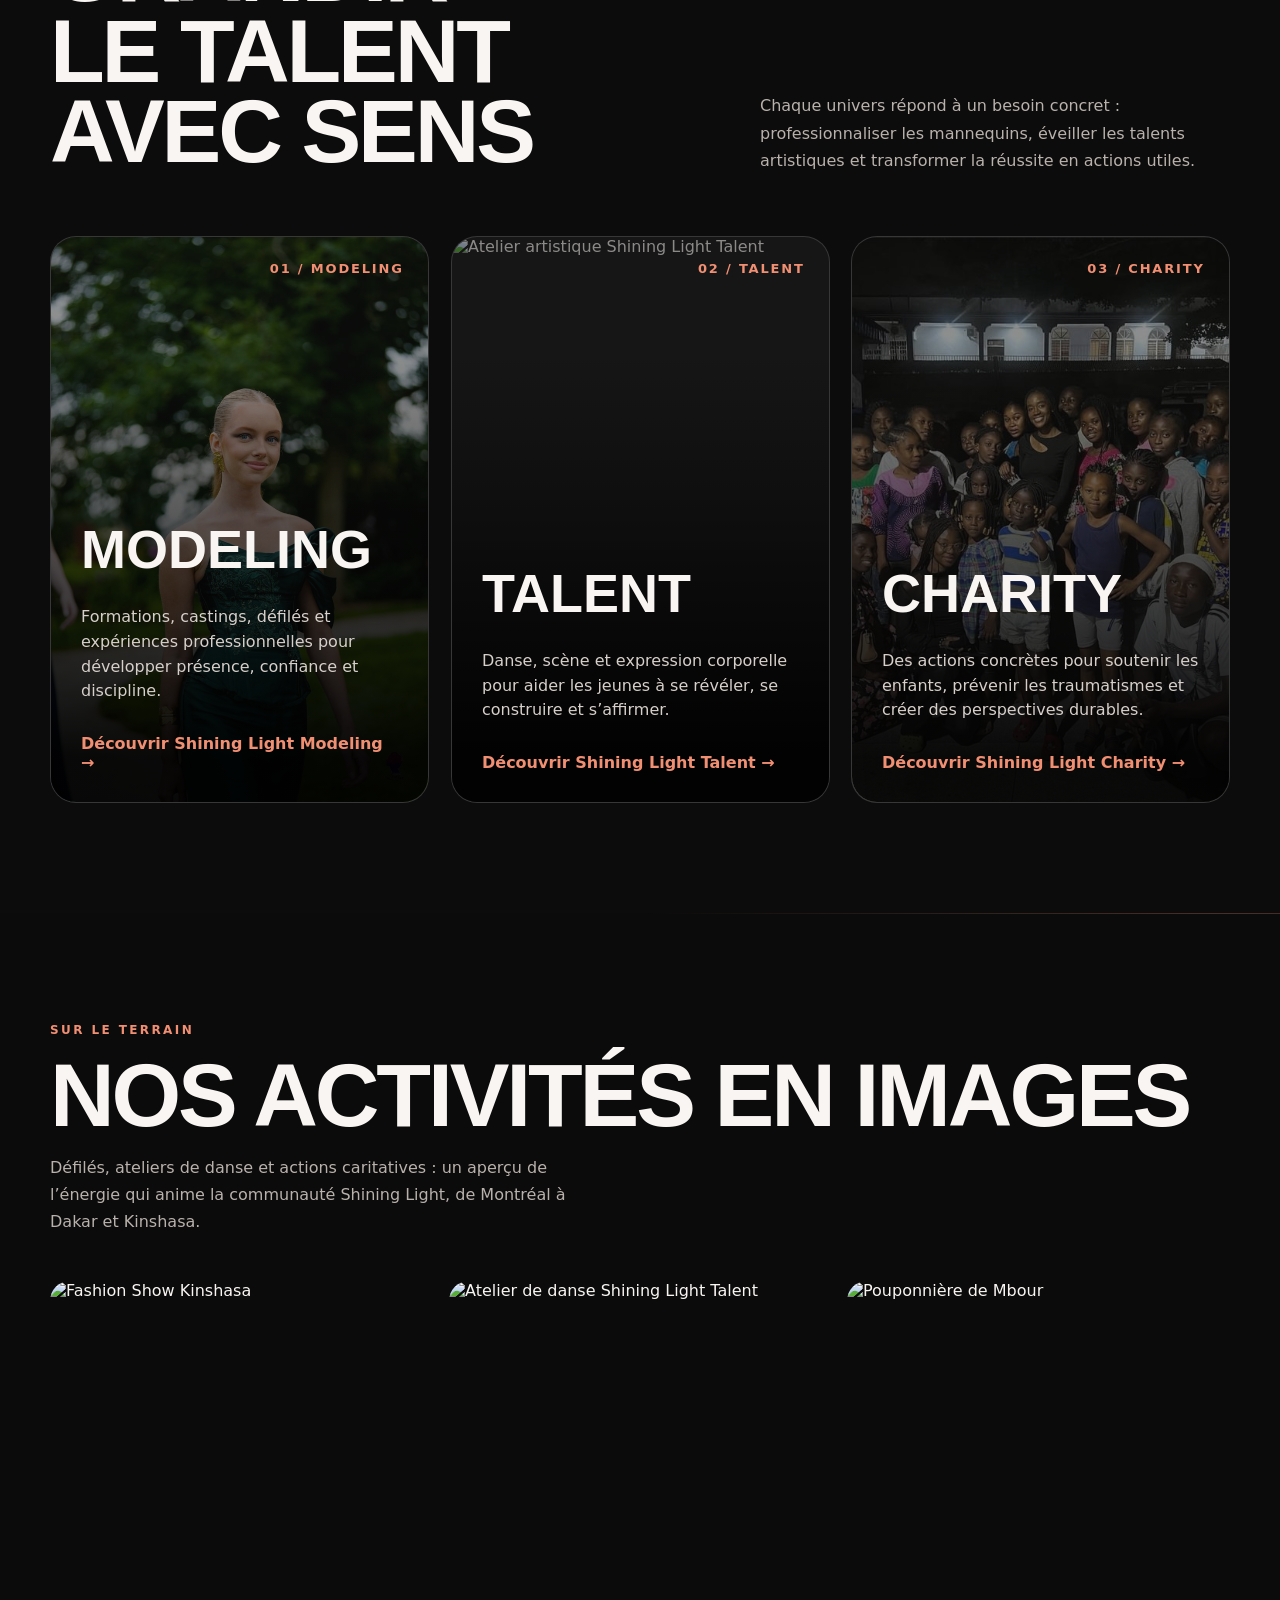
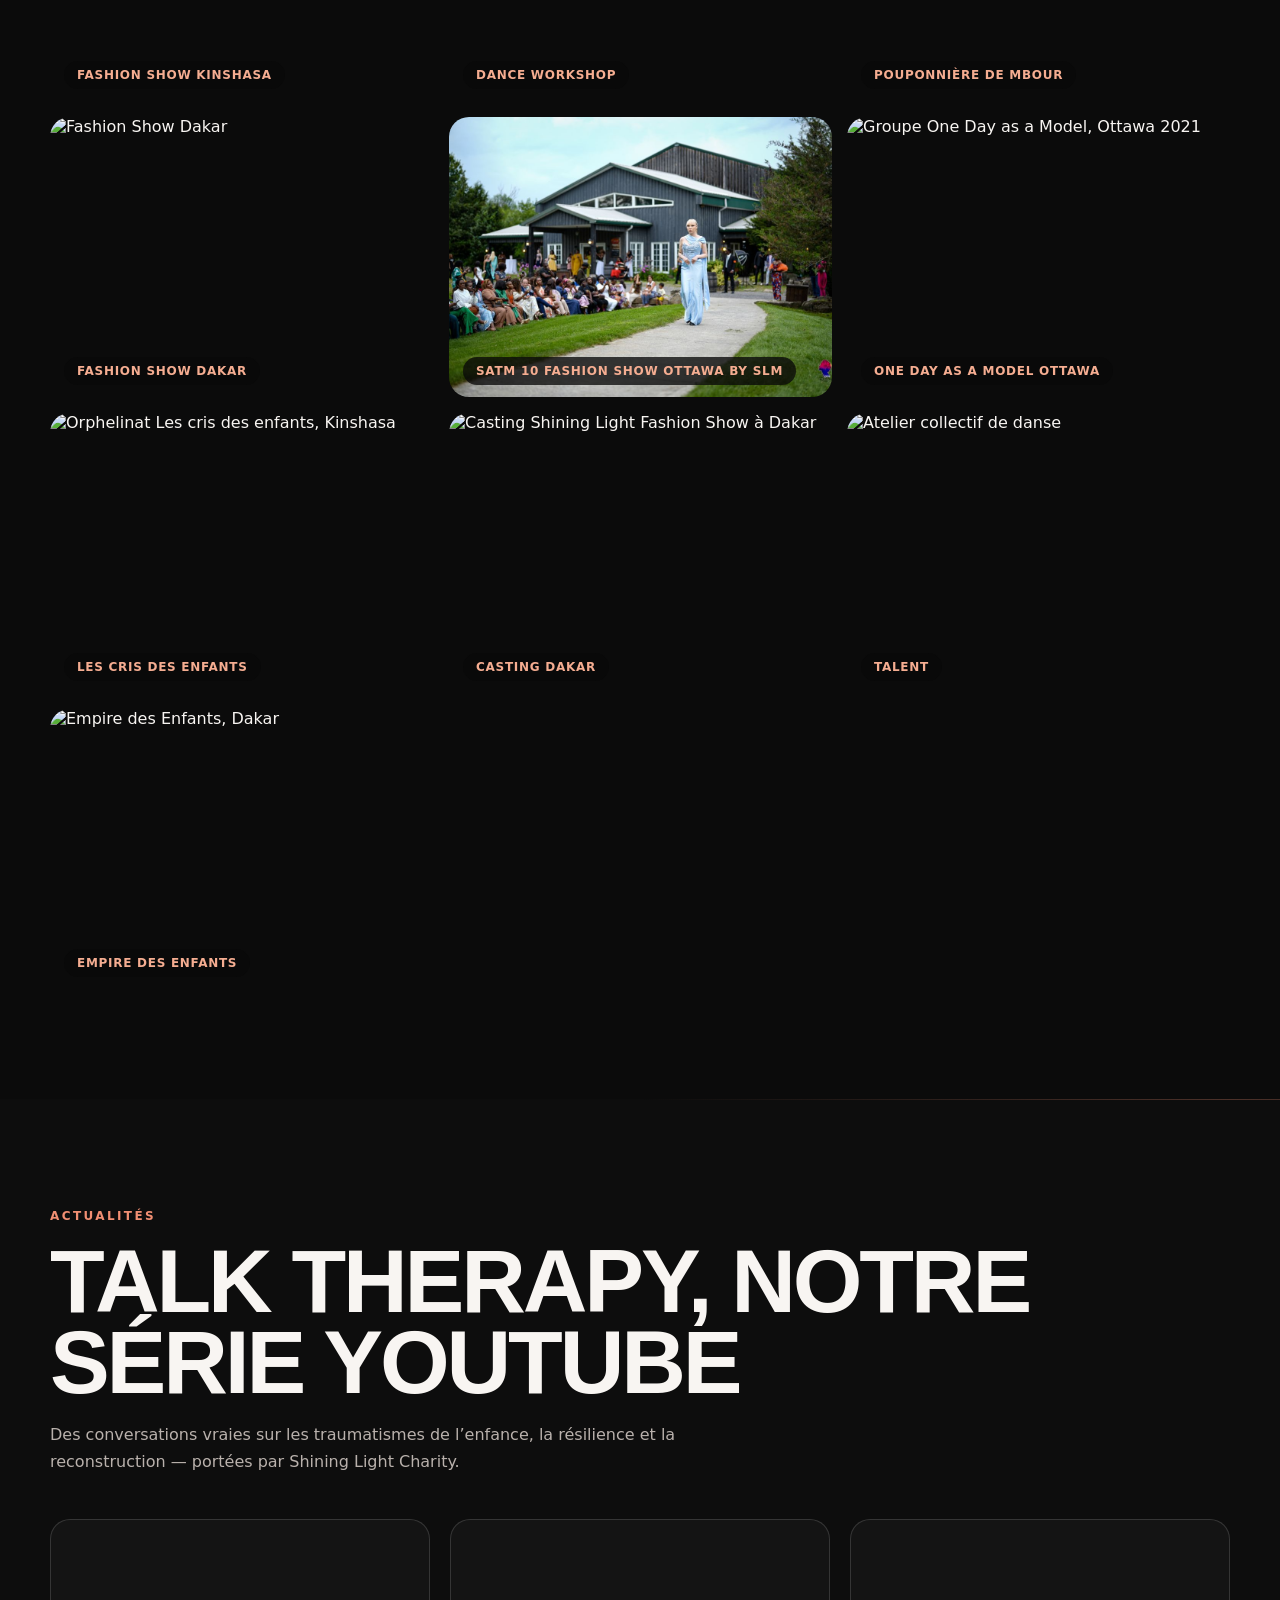
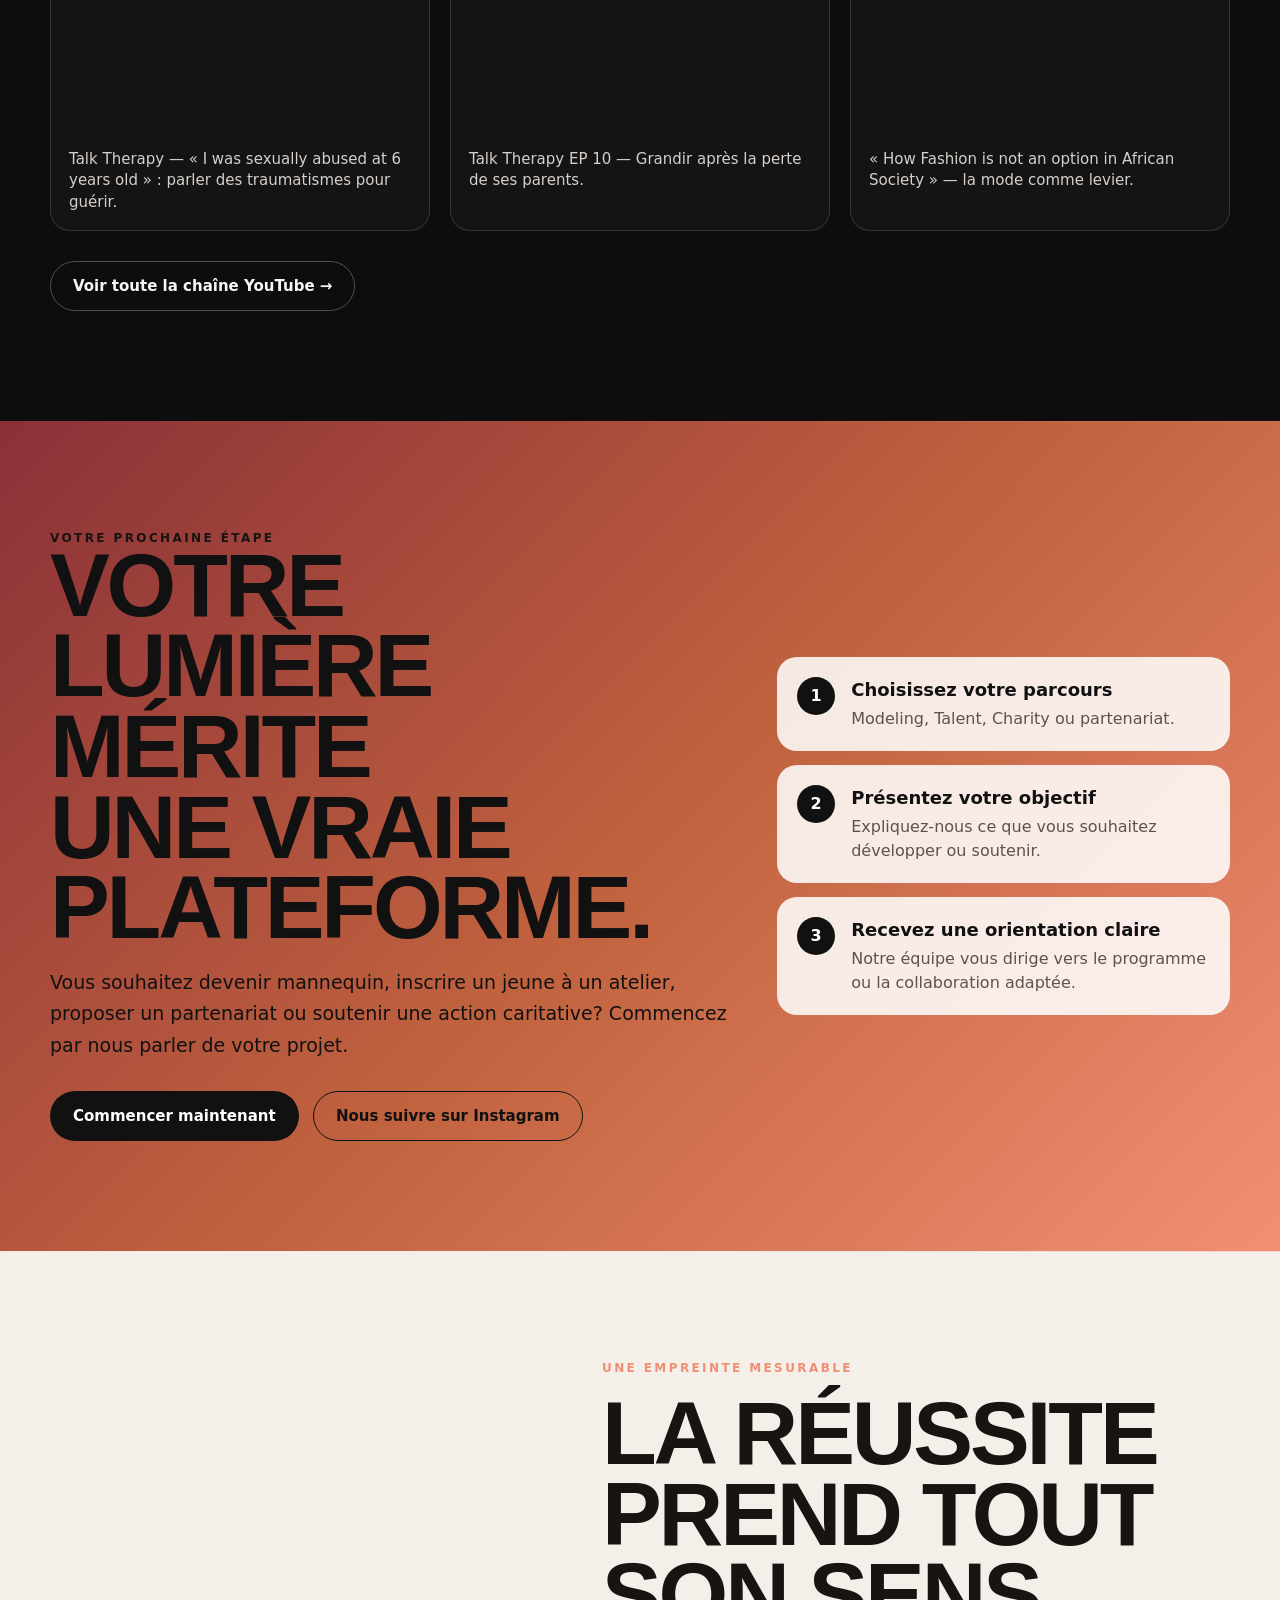
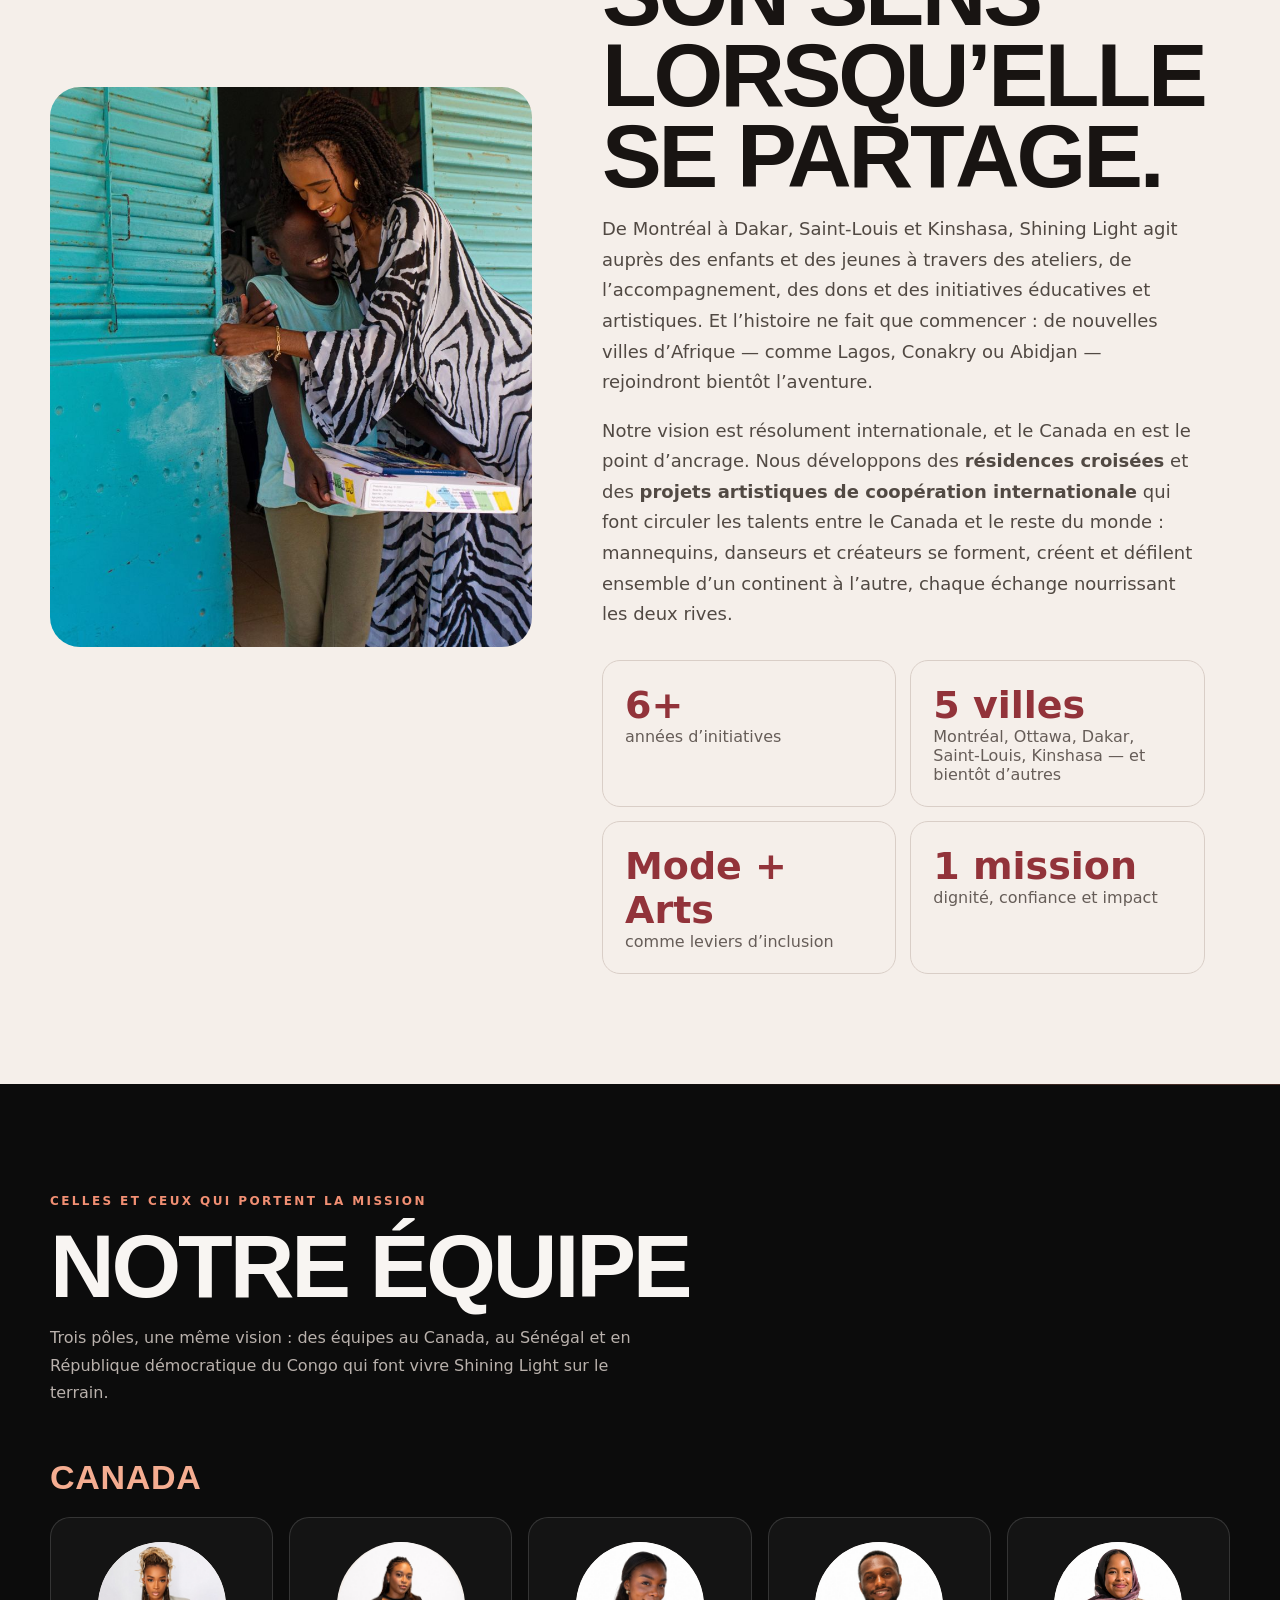
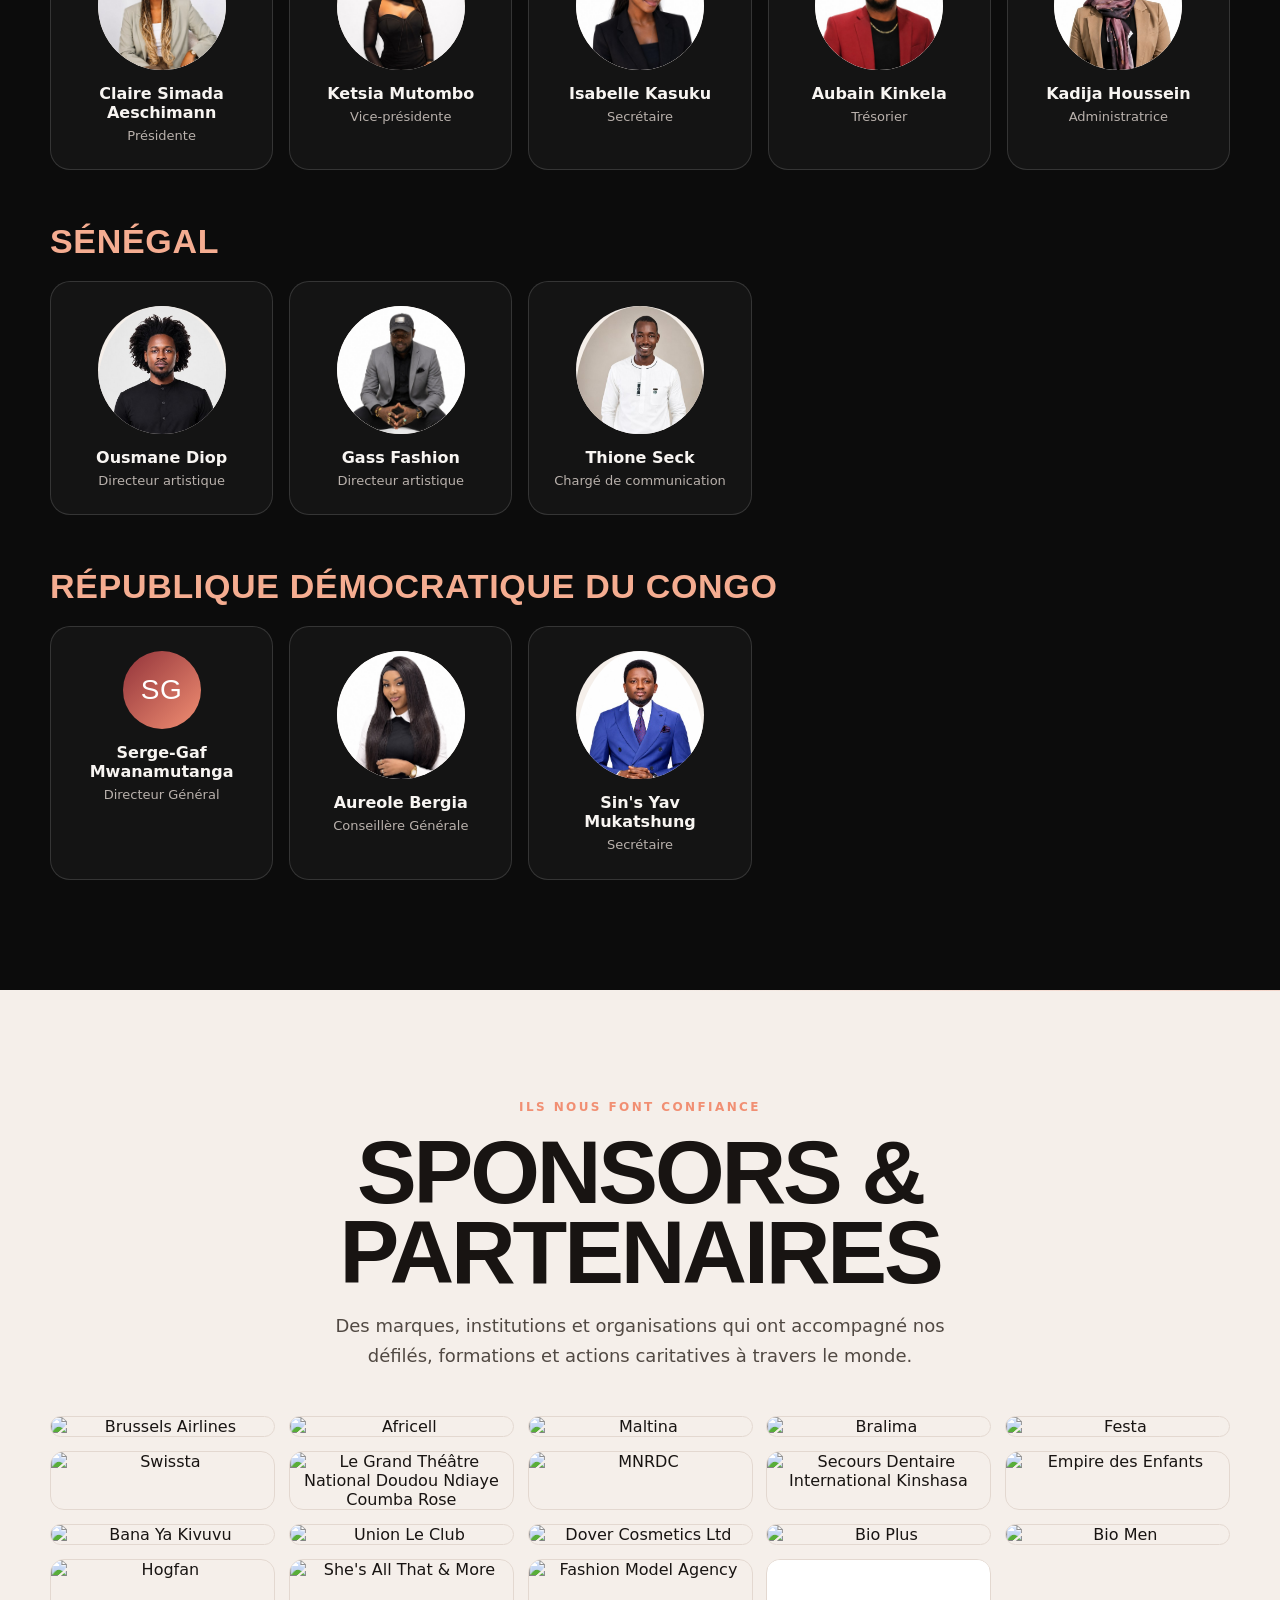
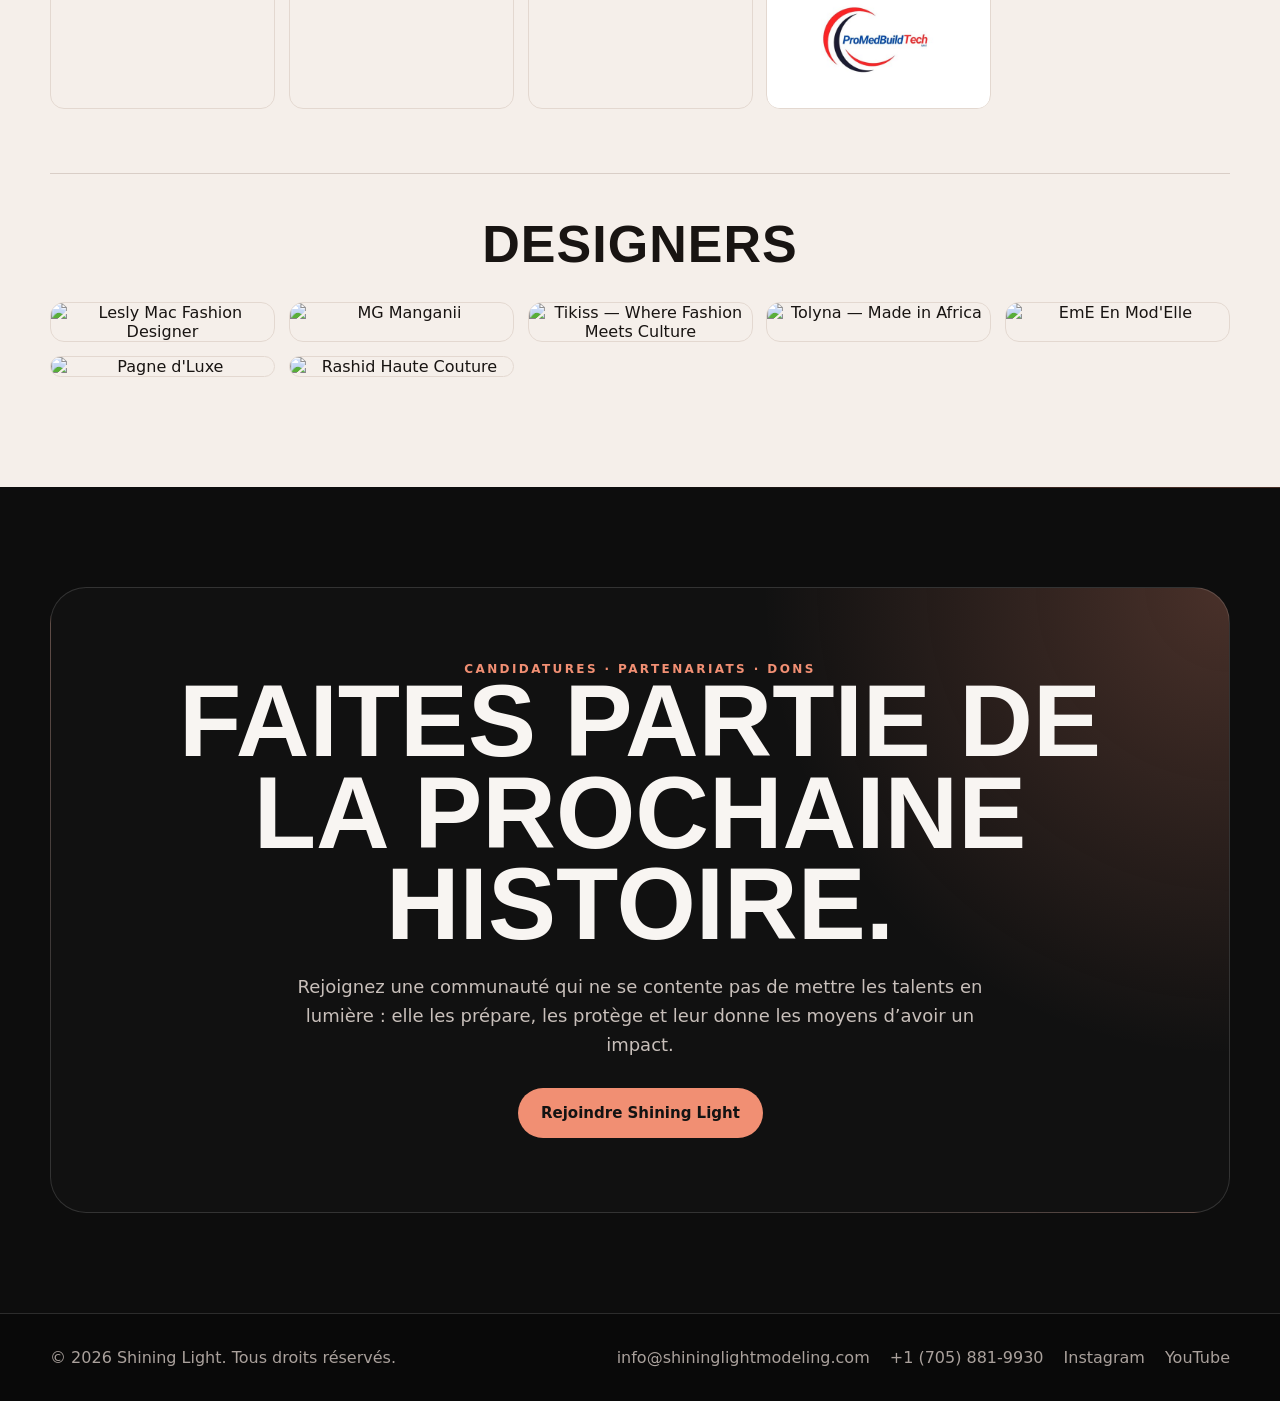
==== commit 4d809027: "Place Aureole Bergia before Sin's in Congo team" ====
--- a/index.html
+++ b/index.html
@@ -139,8 +139,8 @@
           <h3>RÉPUBLIQUE DÉMOCRATIQUE DU CONGO</h3>
           <div class="team-grid">
             <div class="member"><div class="avatar">SG</div><b>Serge-Gaf Mwanamutanga</b><span>Directeur Général</span></div>
+            <div class="member"><div class="avatar member-photo"><img src="assets/team/aureole-bergia.jpg" alt="Aureole Bergia" width="600" height="573" loading="lazy" decoding="async"></div><b>Aureole Bergia</b><span>Conseillère Générale</span></div>
             <div class="member"><div class="avatar member-photo"><img src="assets/team/sins-yav-mukatshung.jpg" alt="Sin's Yav Mukatshung" width="400" height="600" loading="lazy" decoding="async"></div><b>Sin's Yav Mukatshung</b><span>Secrétaire</span></div>
-            <div class="member"><div class="avatar member-photo"><img src="assets/team/aureole-bergia.jpg" alt="Aureole Bergia" width="600" height="573" loading="lazy" decoding="async"></div><b>Aureole Bergia</b><span>Conseillère Générale</span></div>
           </div>
         </div>
       </div>
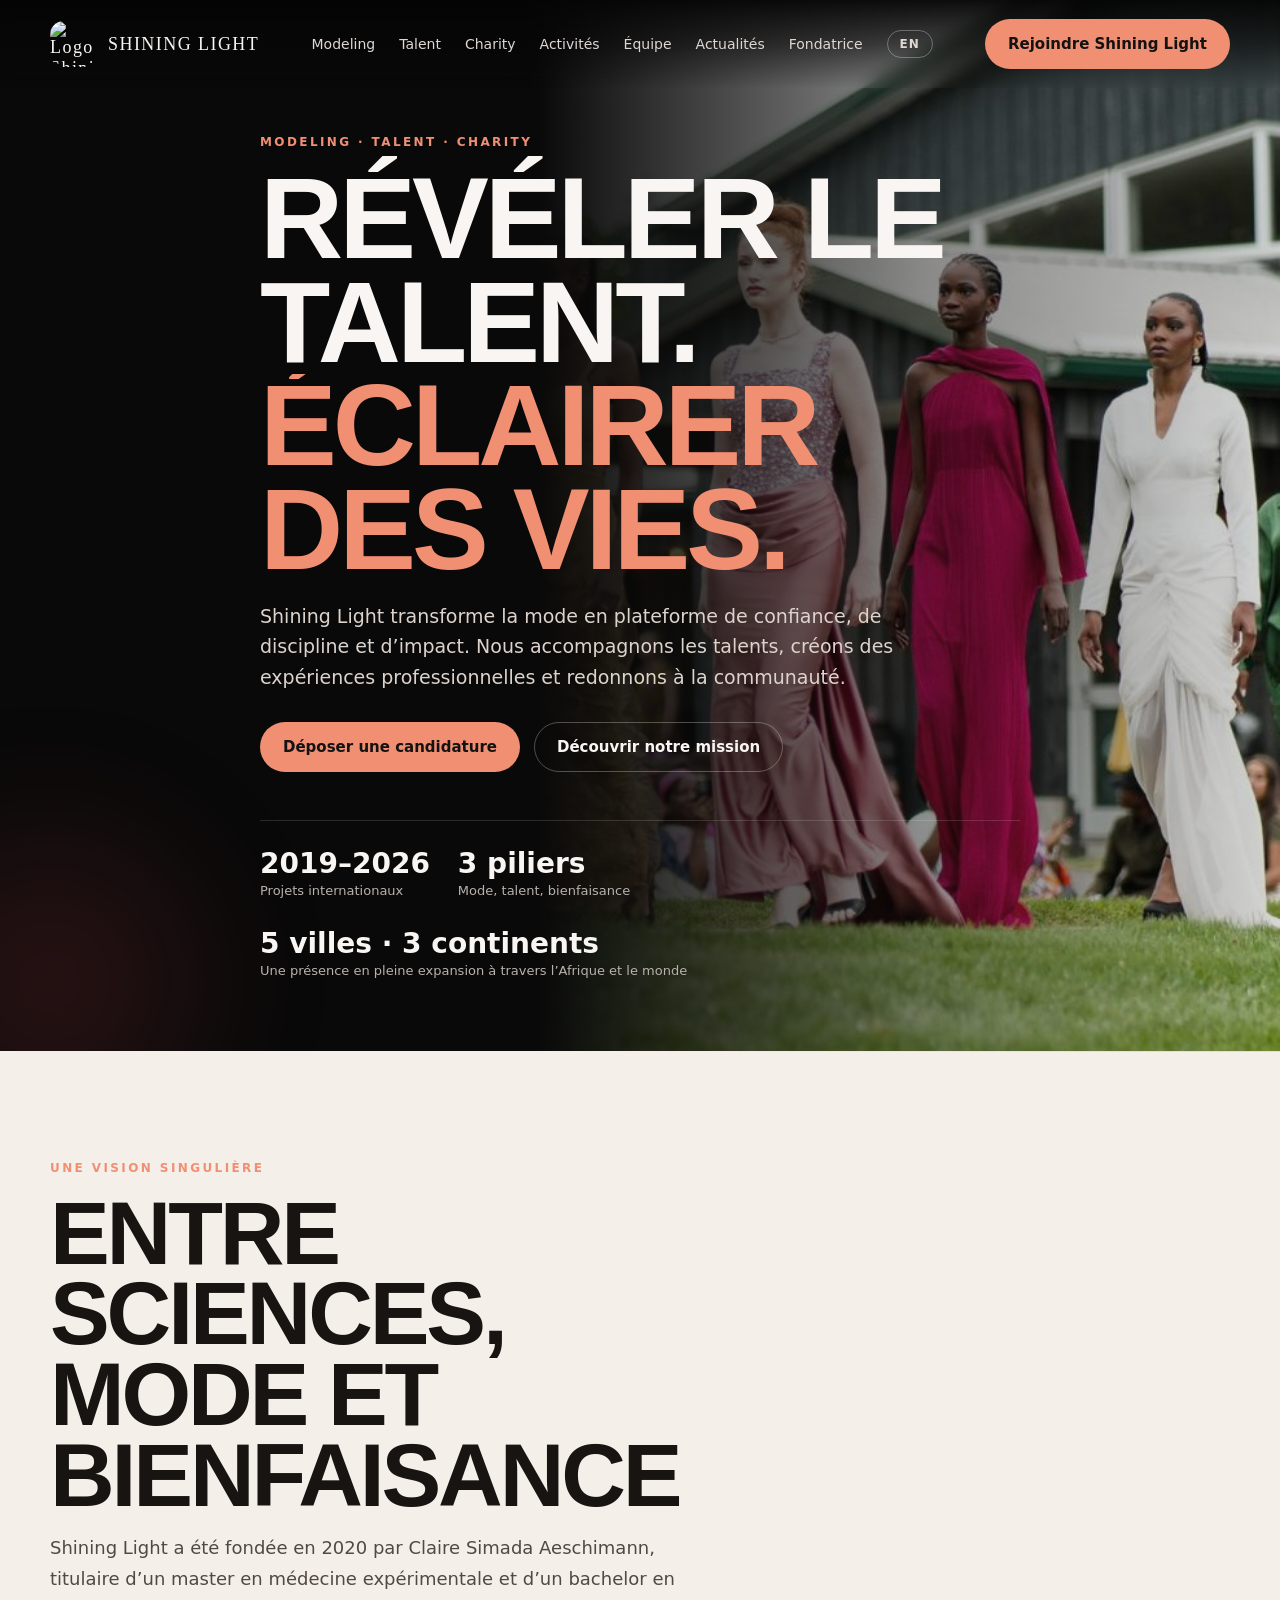
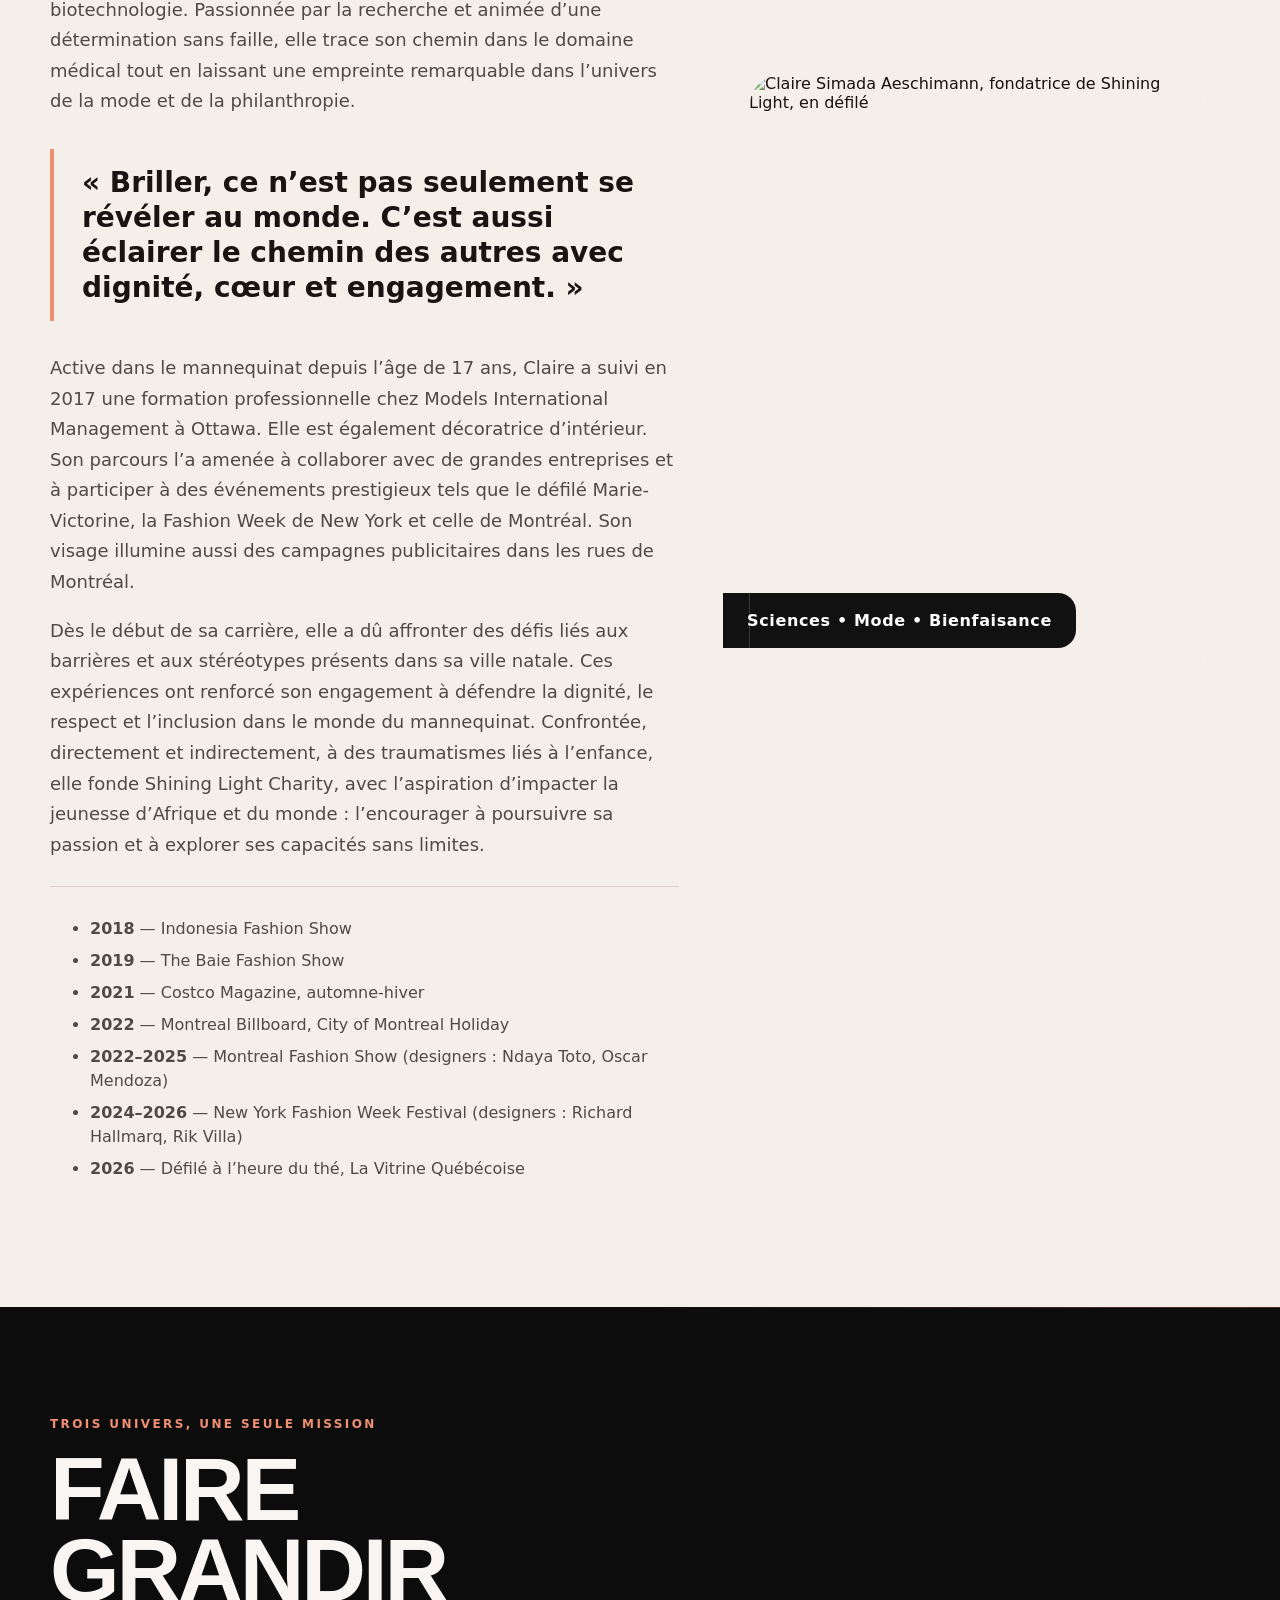
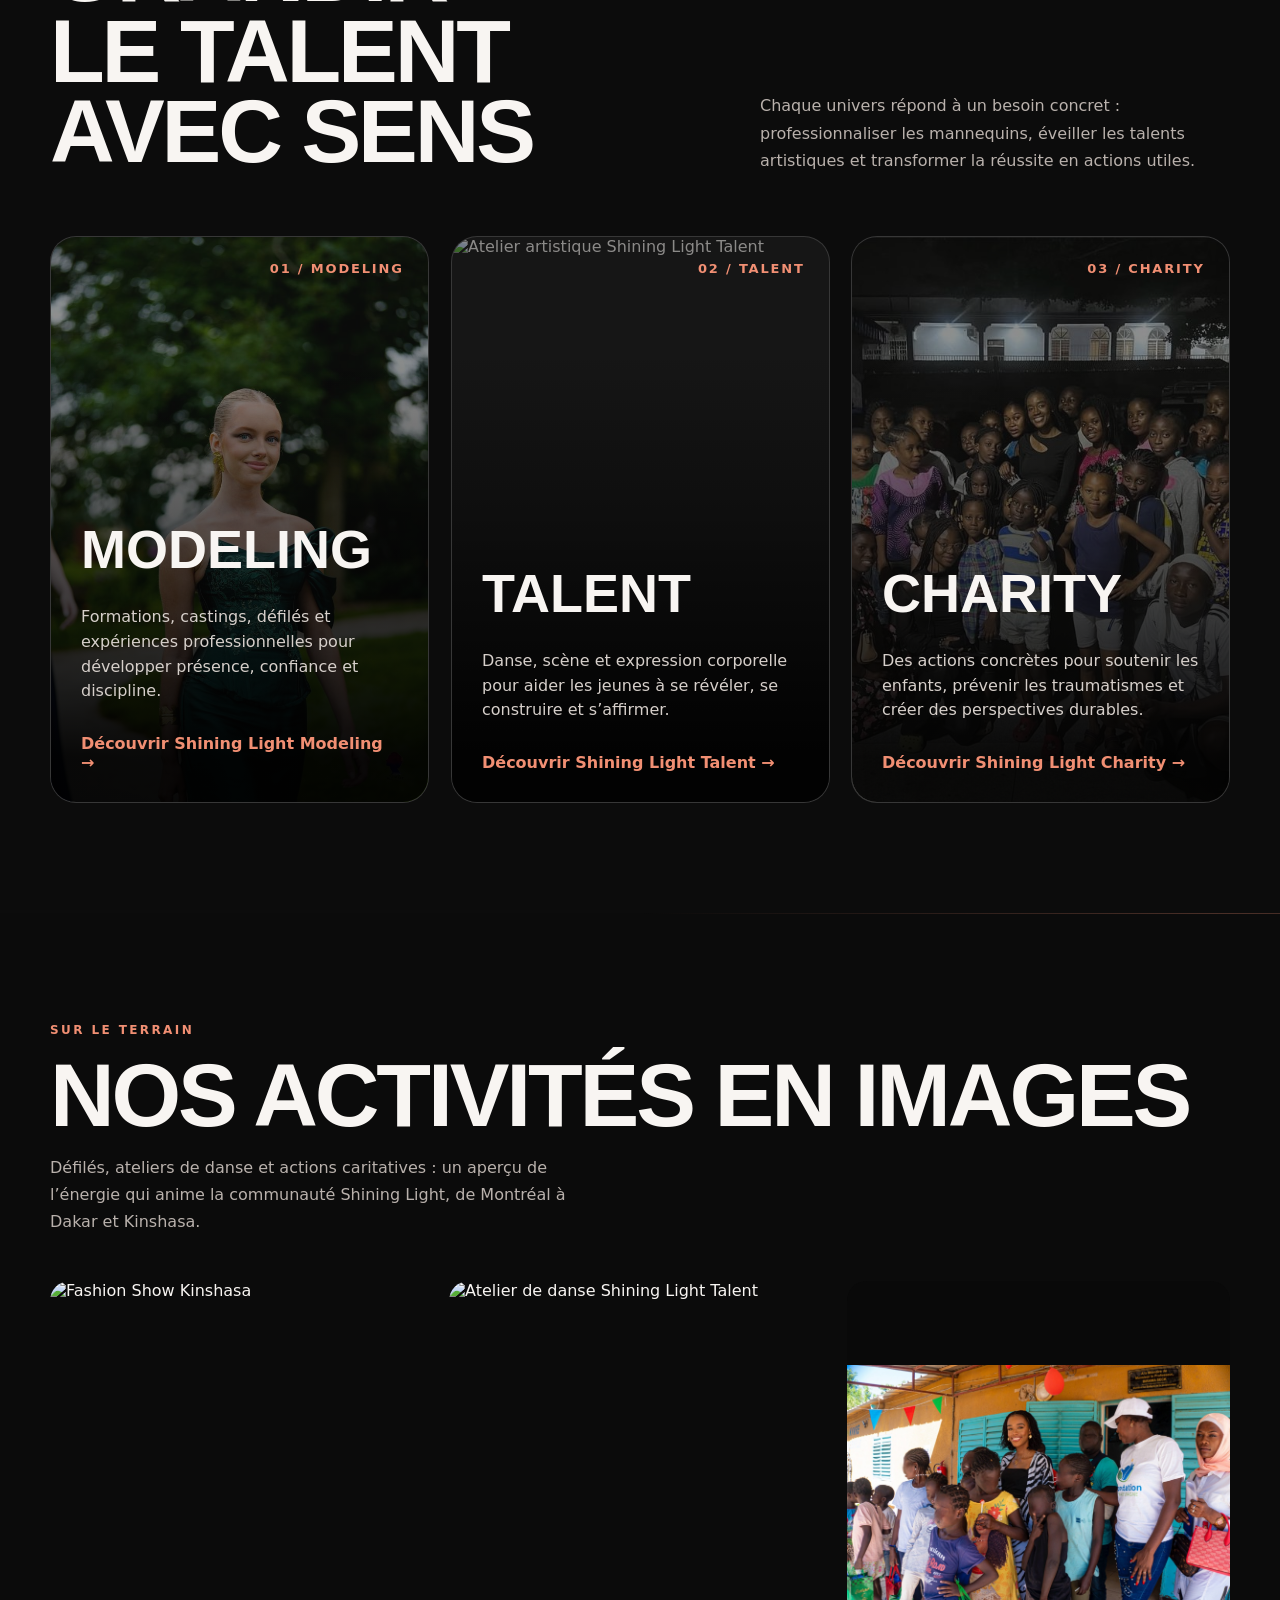
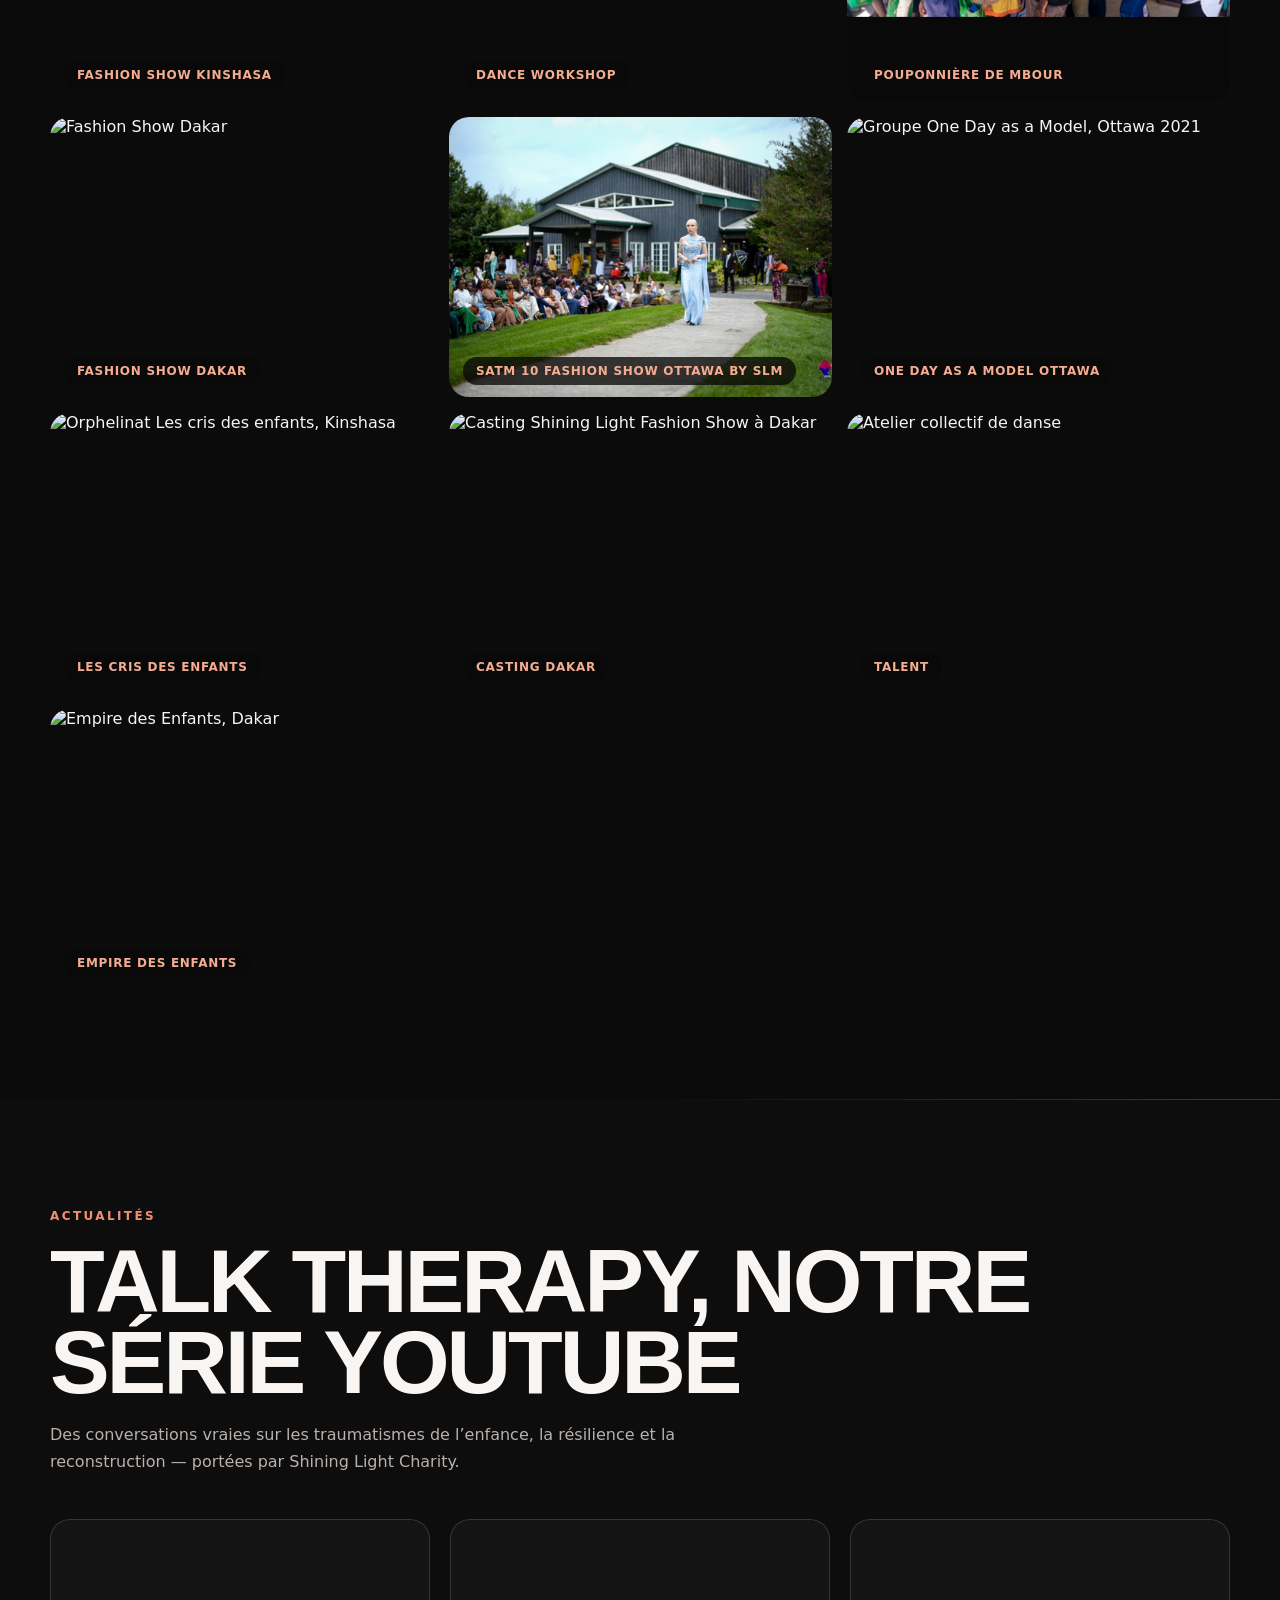
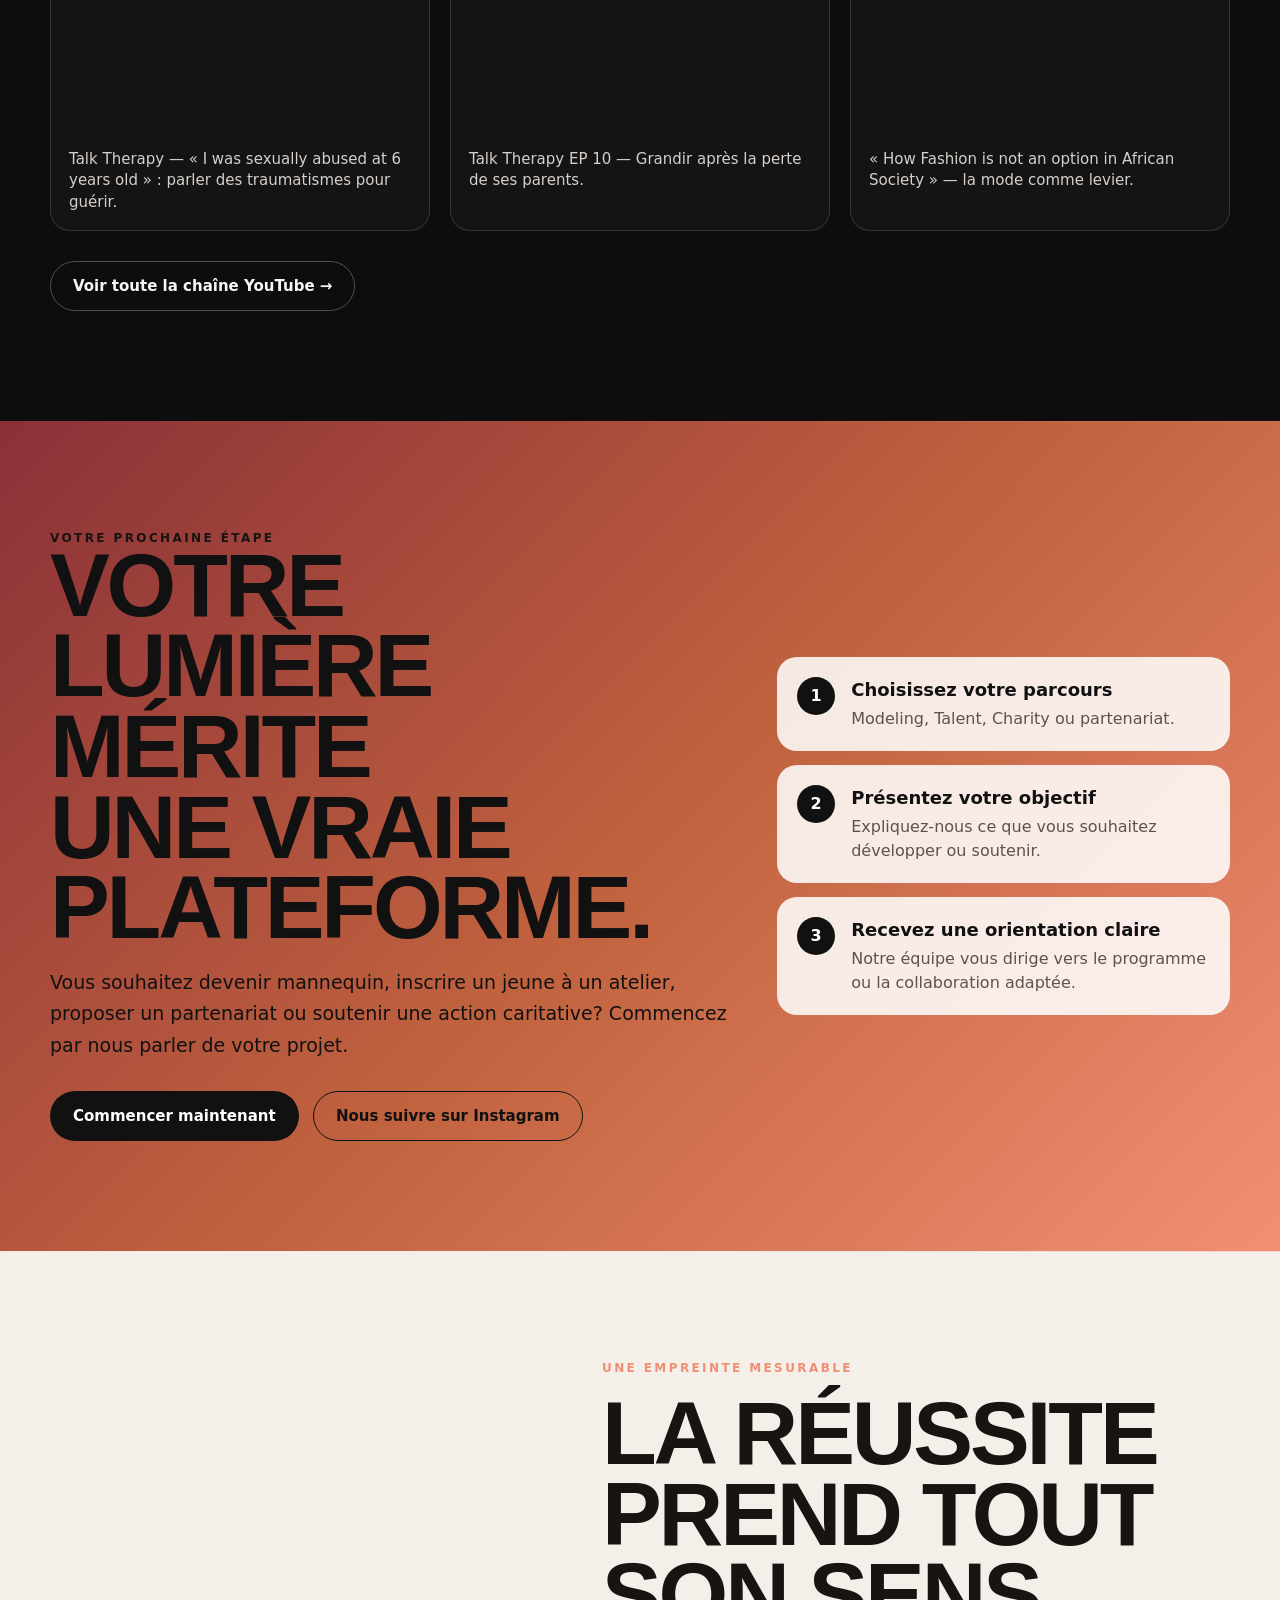
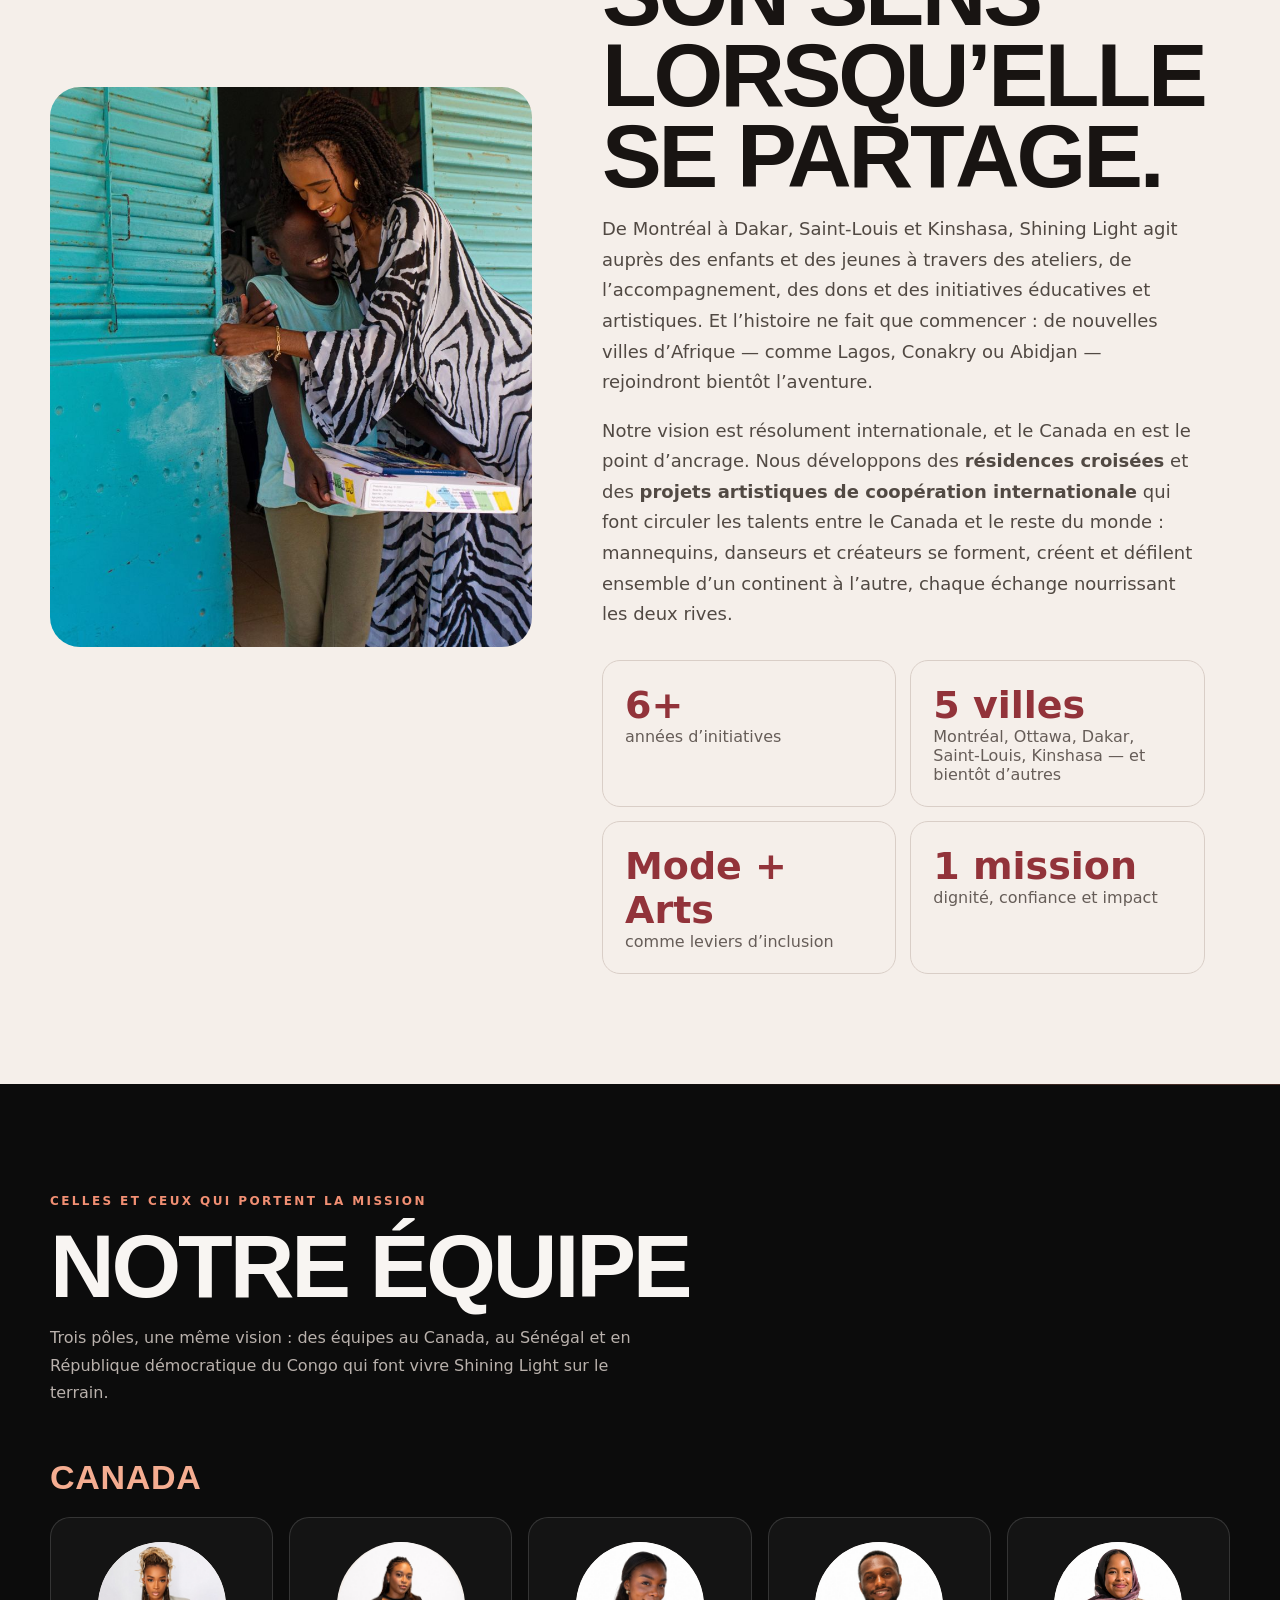
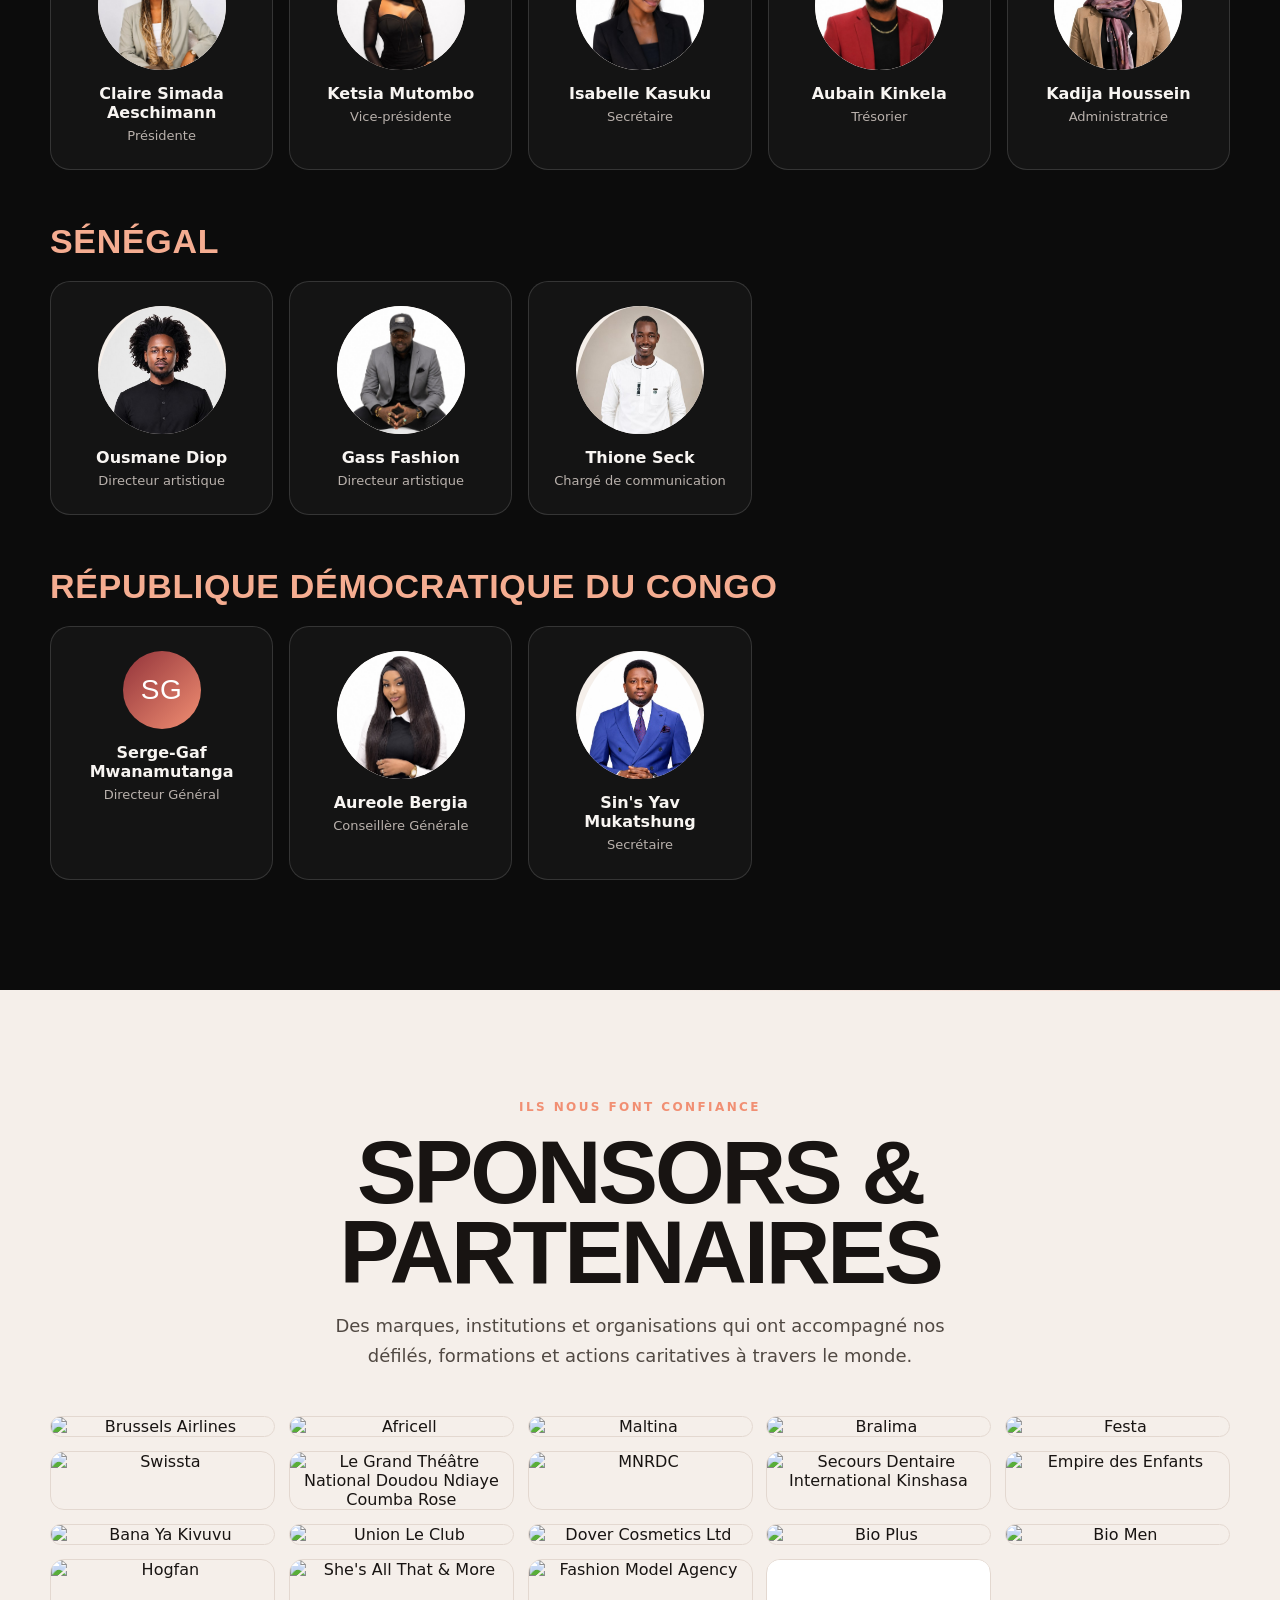
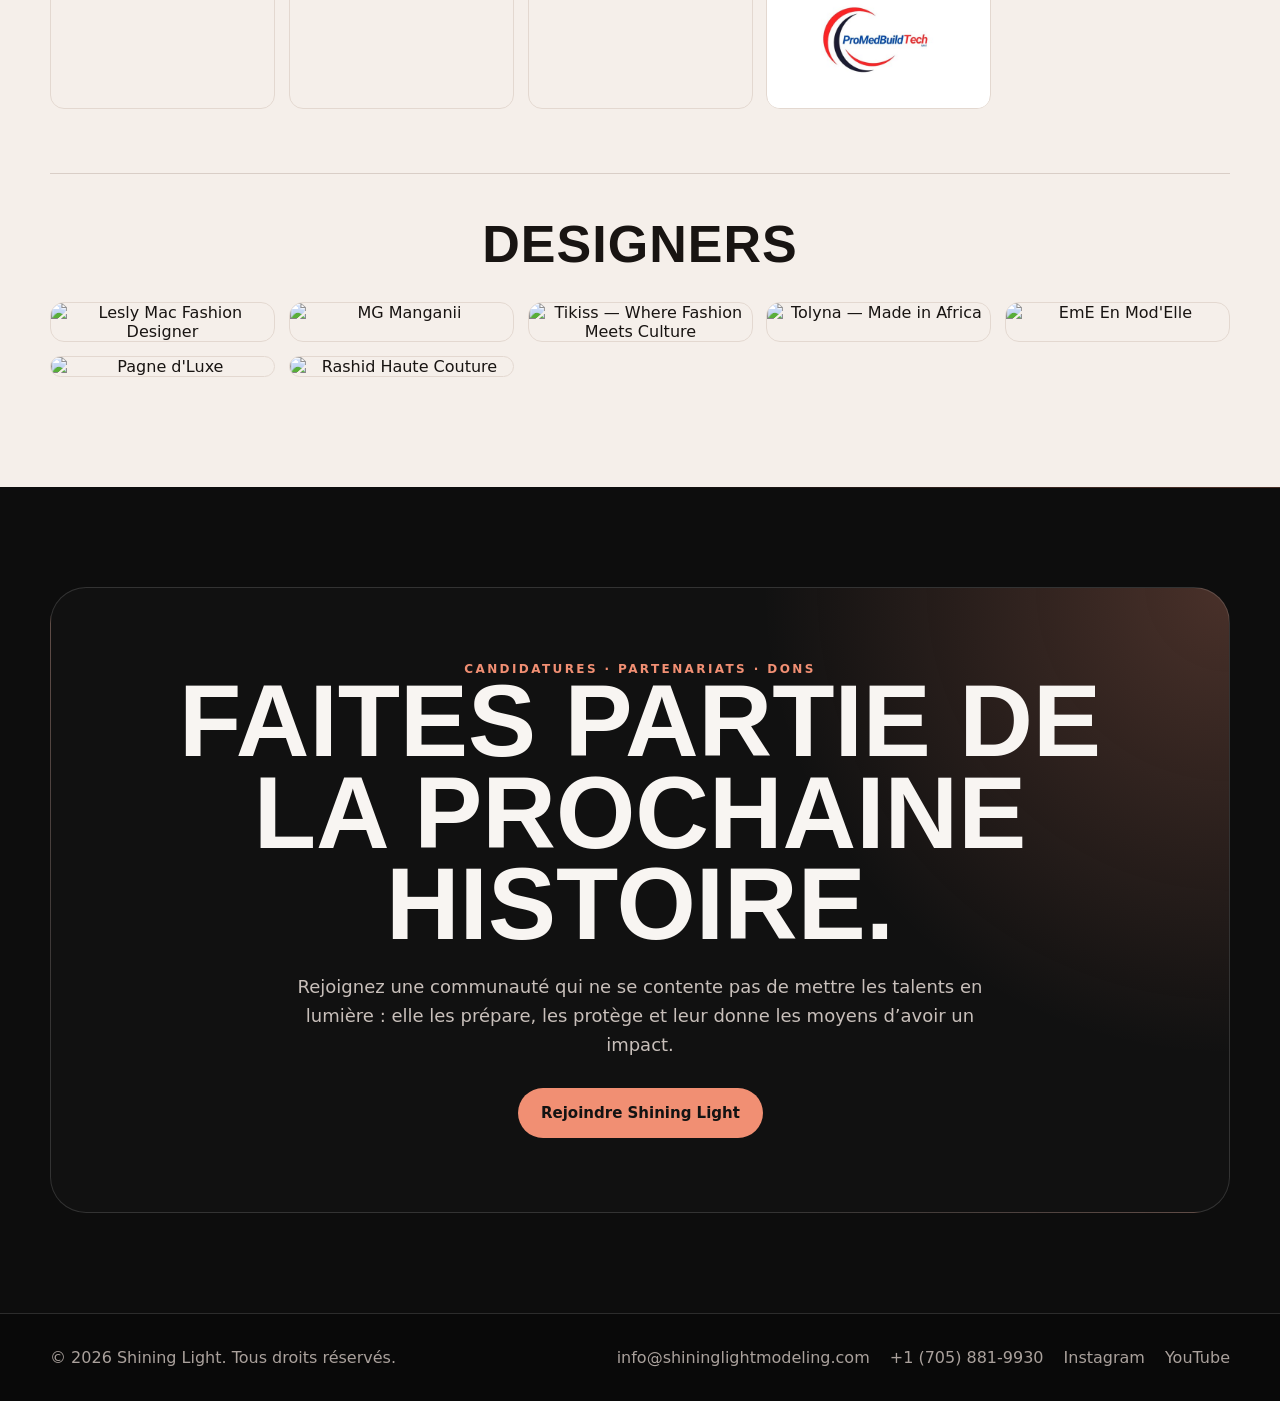
==== commit 4e0d5693: "Replace Mbour nursery photo and show everyone in home and charity galleries" ====
--- a/index.html
+++ b/index.html
@@ -70,7 +70,7 @@
         <div class="galerie-grid">
           <div class="gitem tall"><img src="assets/mode-f.jpg" alt="Fashion Show Kinshasa"><span>Fashion Show Kinshasa</span></div>
           <div class="gitem tall"><img src="assets/activite-01.jpg" alt="Atelier de danse Shining Light Talent"><span>Dance Workshop</span></div>
-          <div class="gitem tall"><img src="assets/char-e.jpg" alt="Pouponnière de Mbour"><span>Pouponnière de Mbour</span></div>
+          <div class="gitem tall"><img src="assets/mbour-nursery-group.jpg" alt="Pouponnière de Mbour" style="object-fit:contain;object-position:center;background:#090909" loading="lazy" decoding="async"><span>Pouponnière de Mbour</span></div>
           <div class="gitem"><img src="assets/mode-d.jpg" alt="Fashion Show Dakar"><span>Fashion Show Dakar</span></div>
           <div class="gitem"><img src="assets/satm-10-ottawa.jpg" alt="SATM 10 Fashion Show Ottawa by SLM" loading="lazy"><span>SATM 10 Fashion Show Ottawa by SLM</span></div>
           <div class="gitem"><img src="assets/mode-diversite-01.jpg" alt="Groupe One Day as a Model, Ottawa 2021"><span>ONE DAY AS A MODEL OTTAWA</span></div>
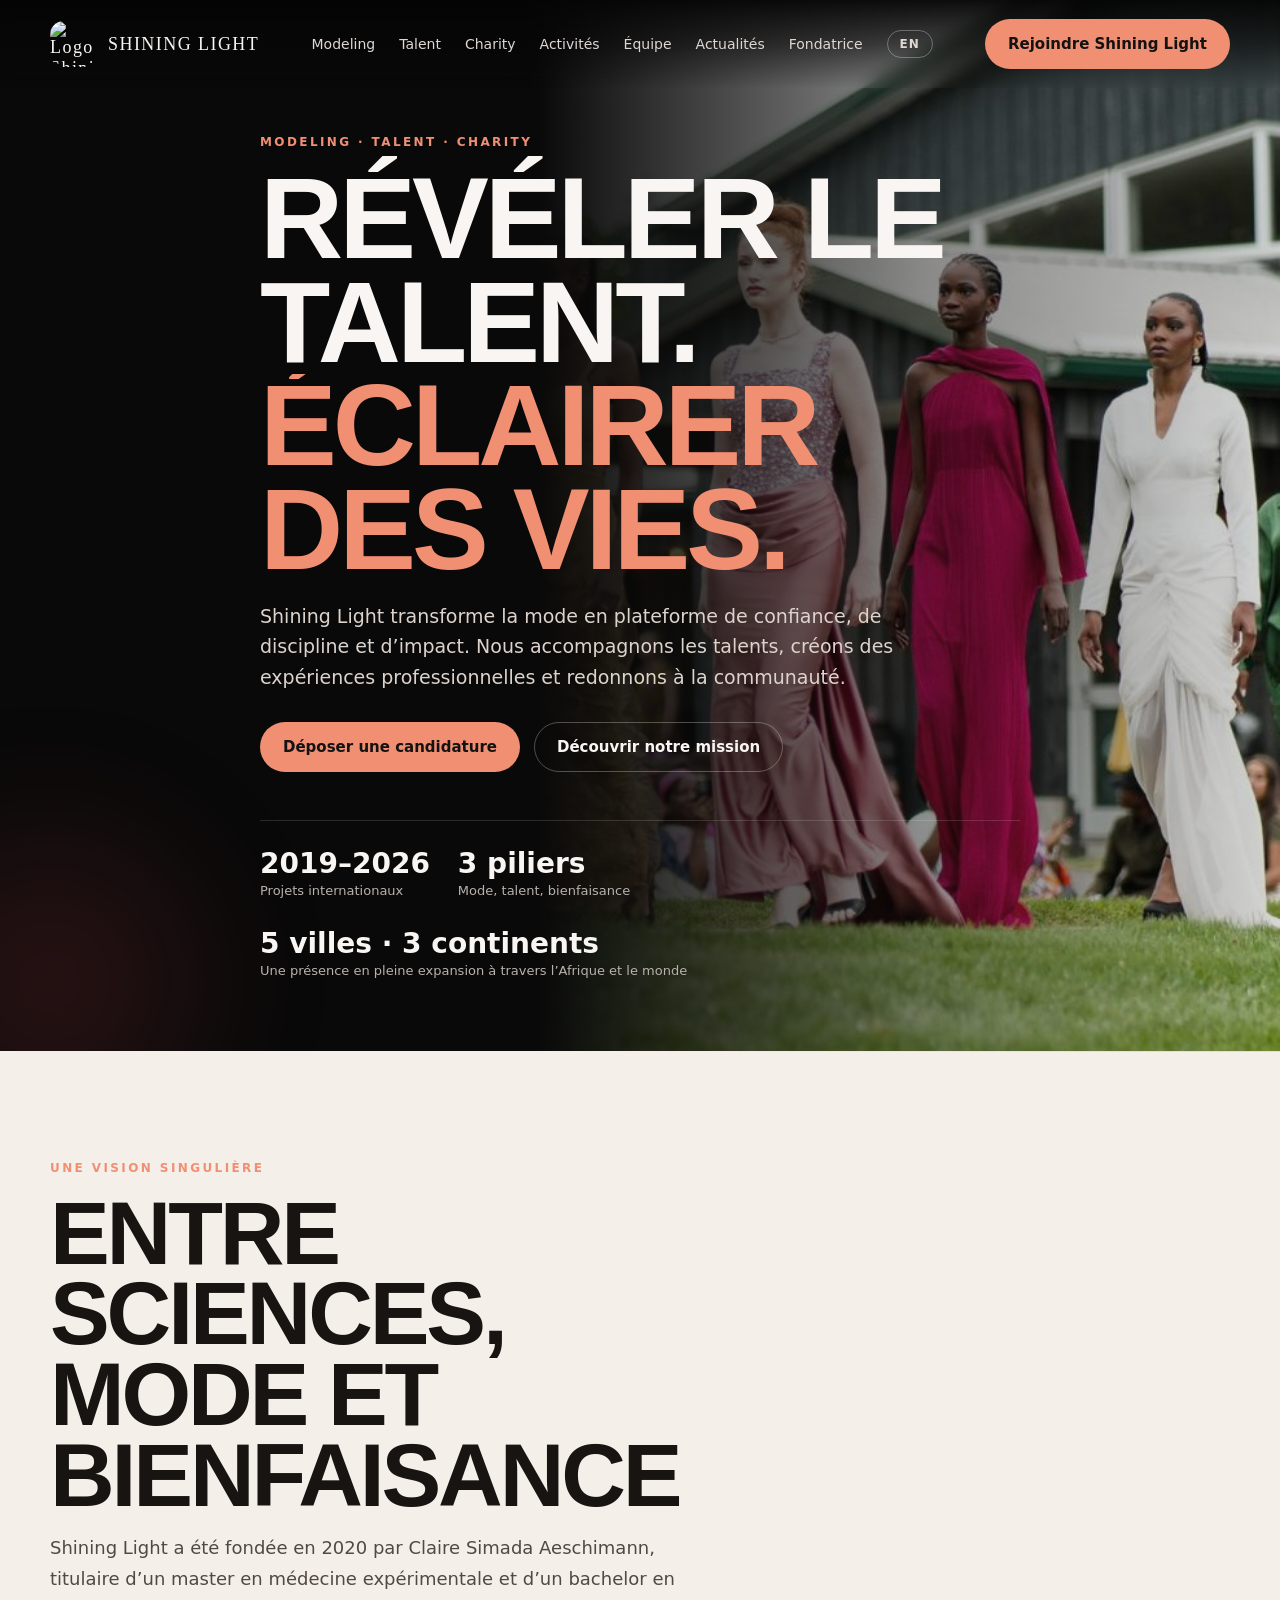
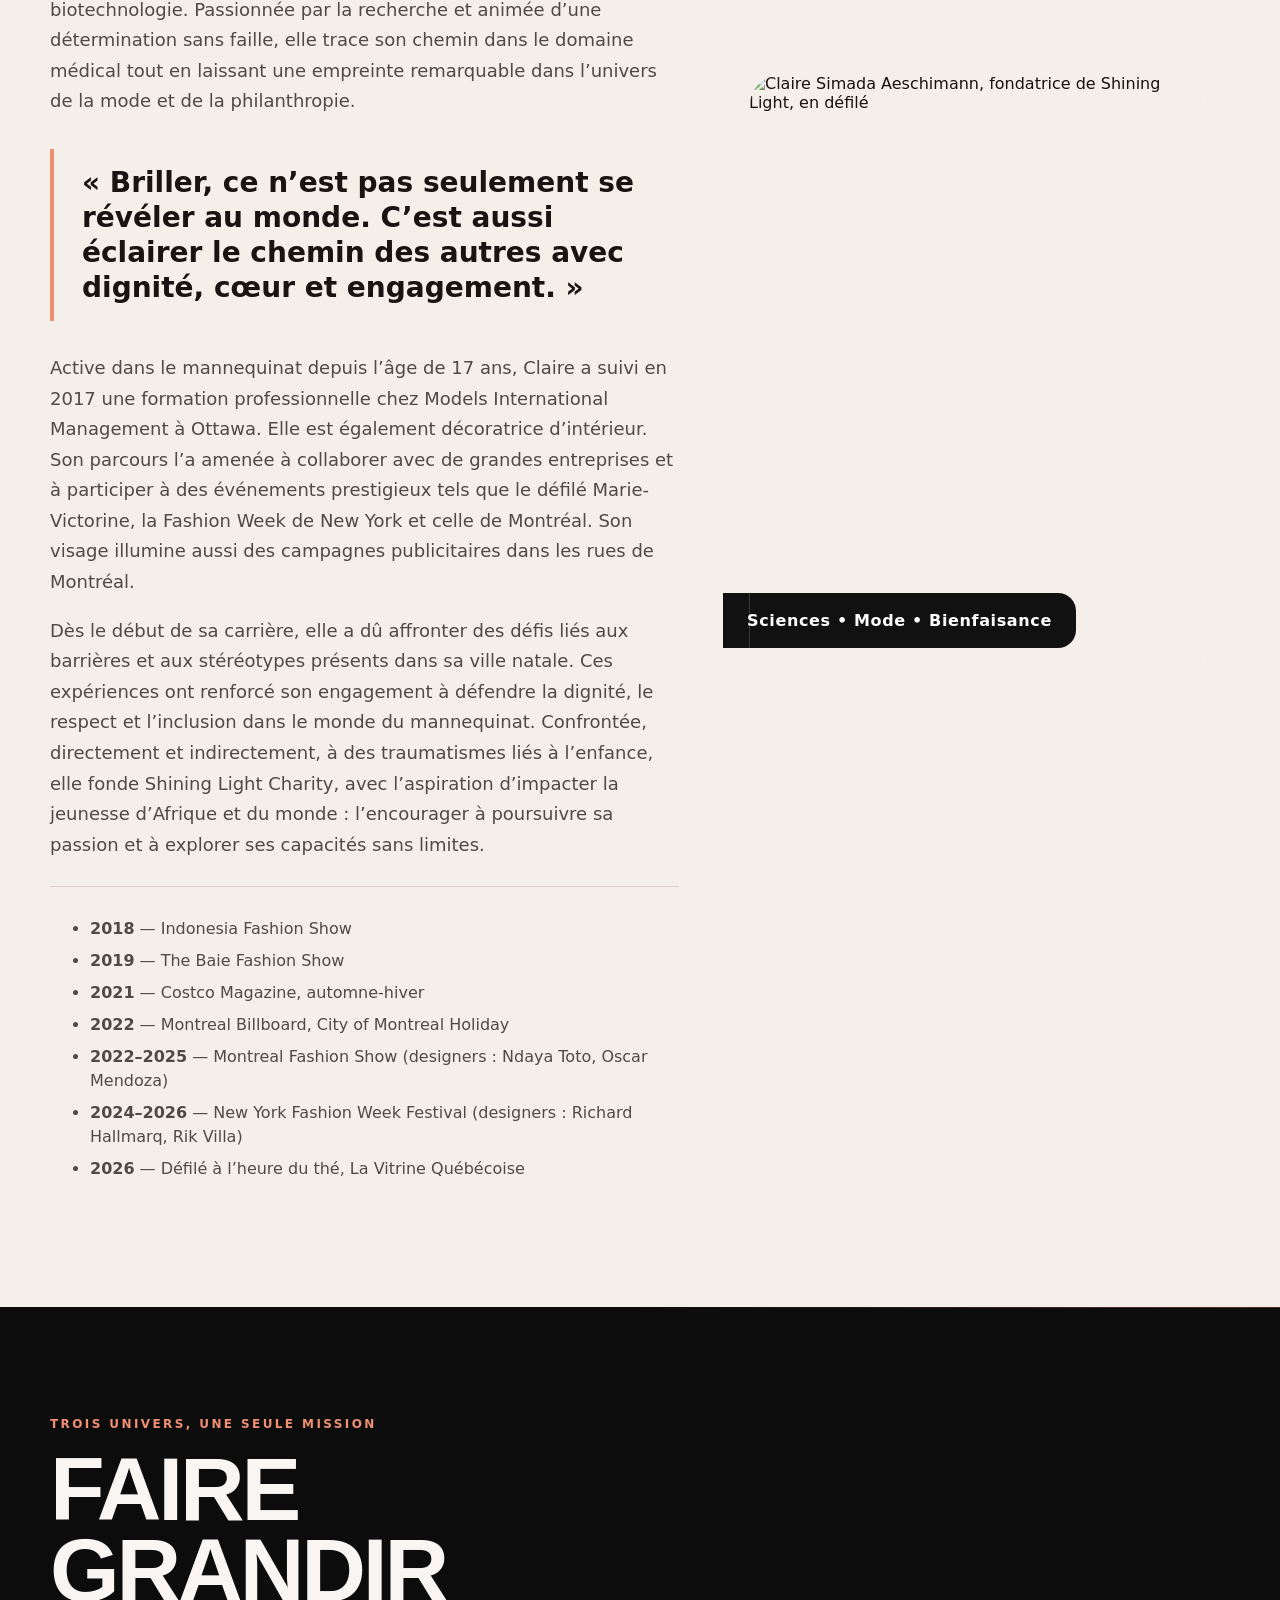
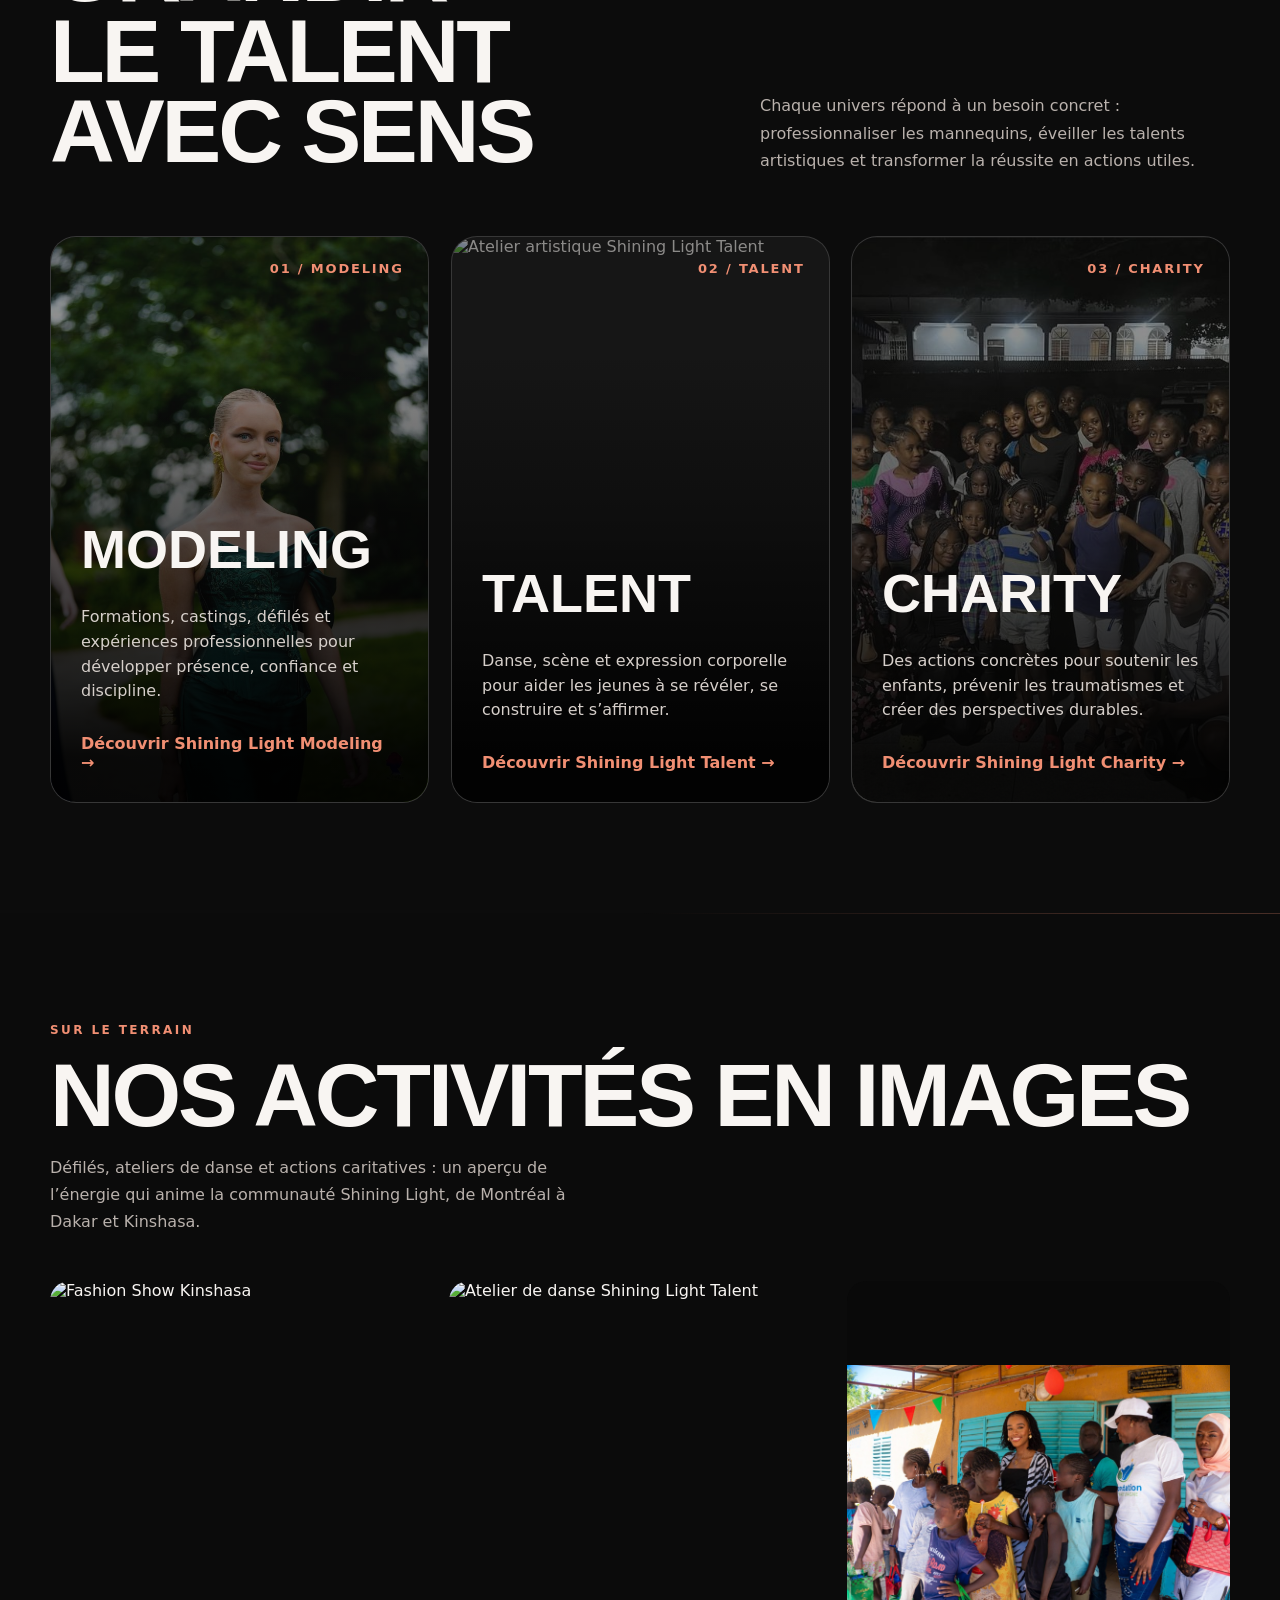
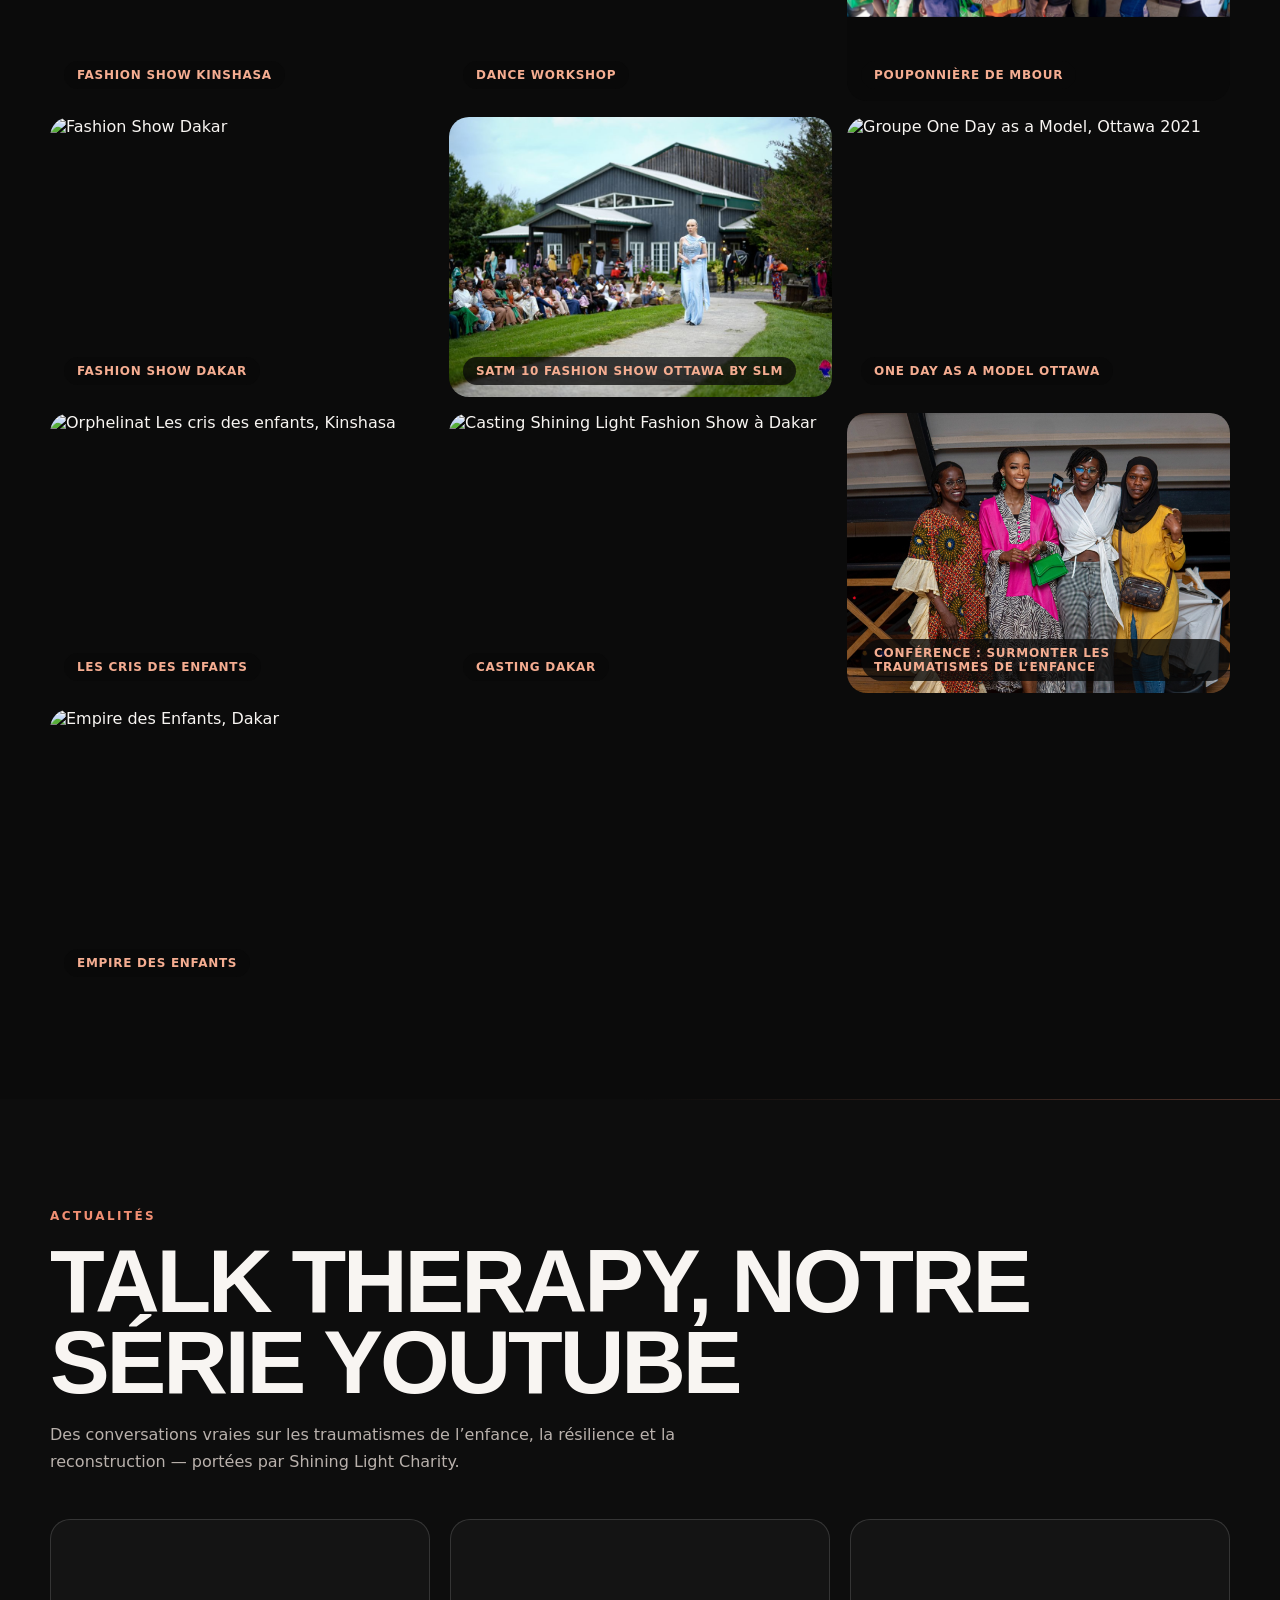
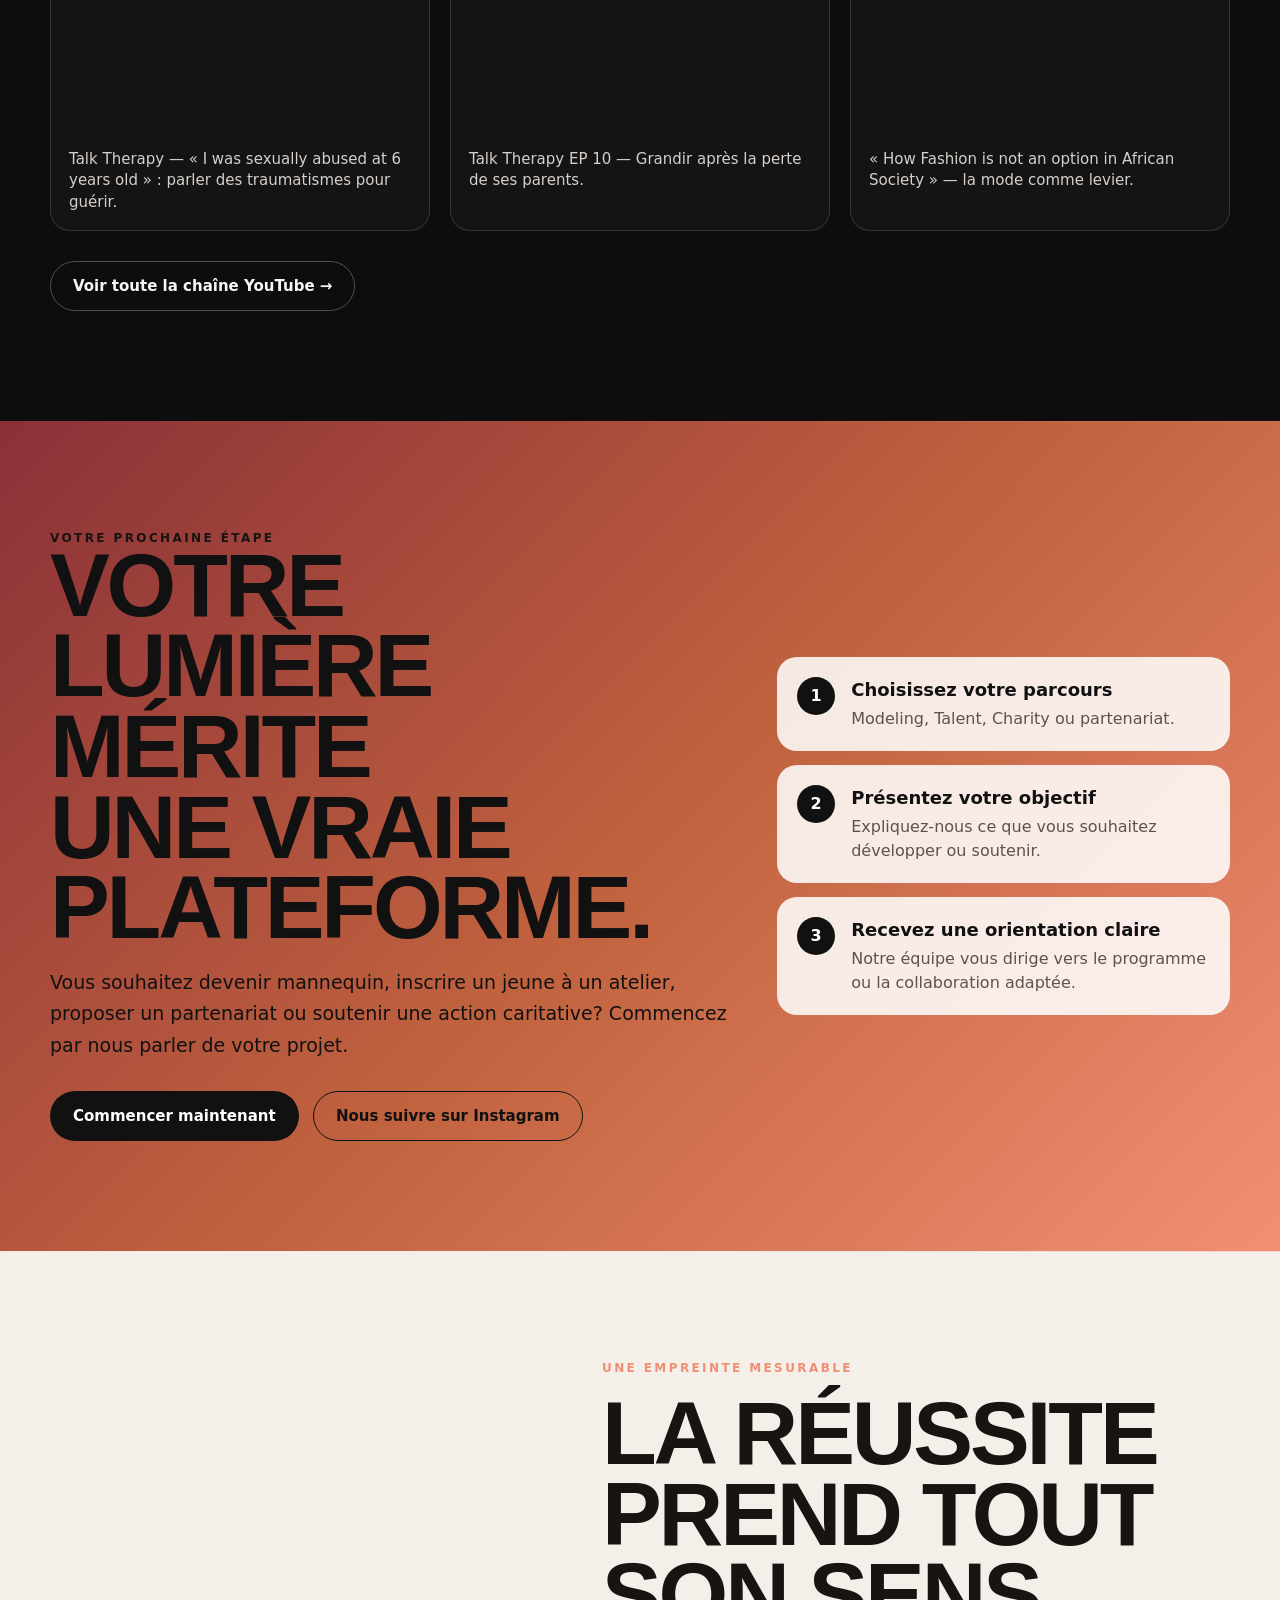
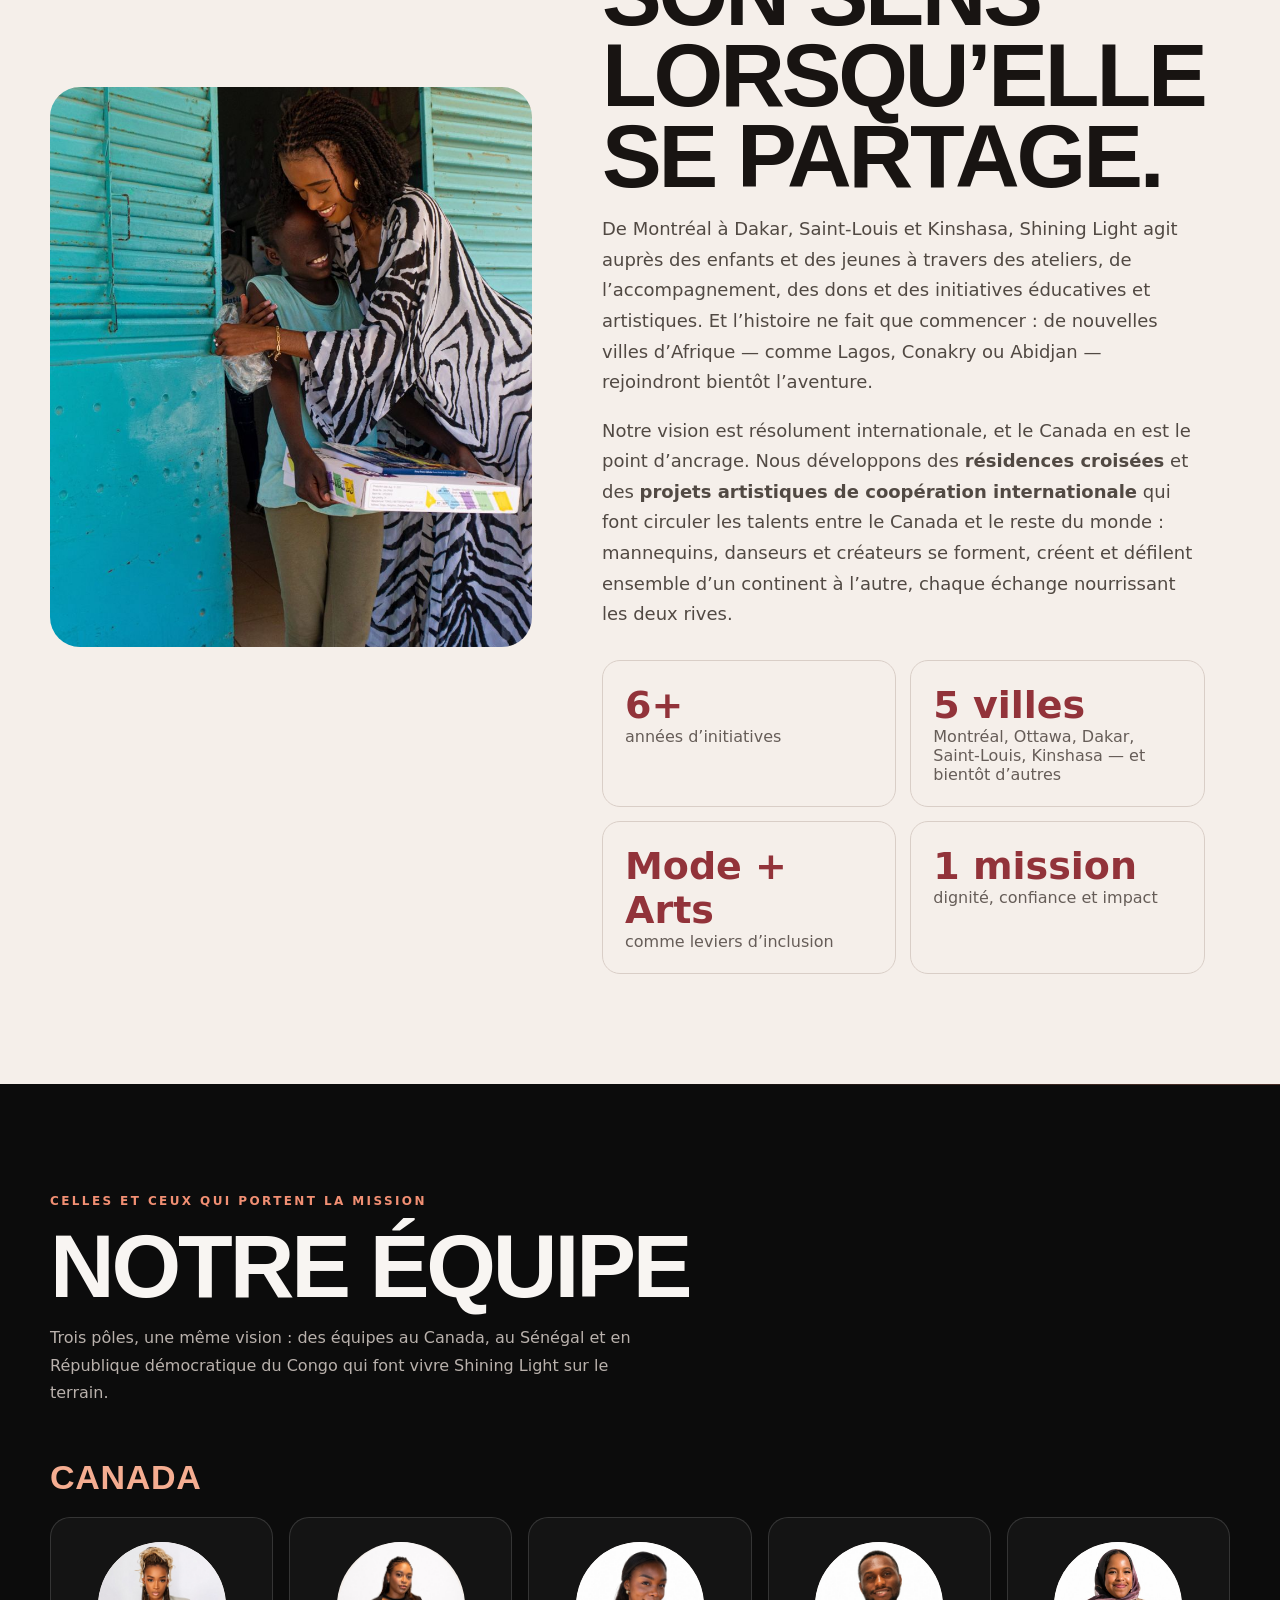
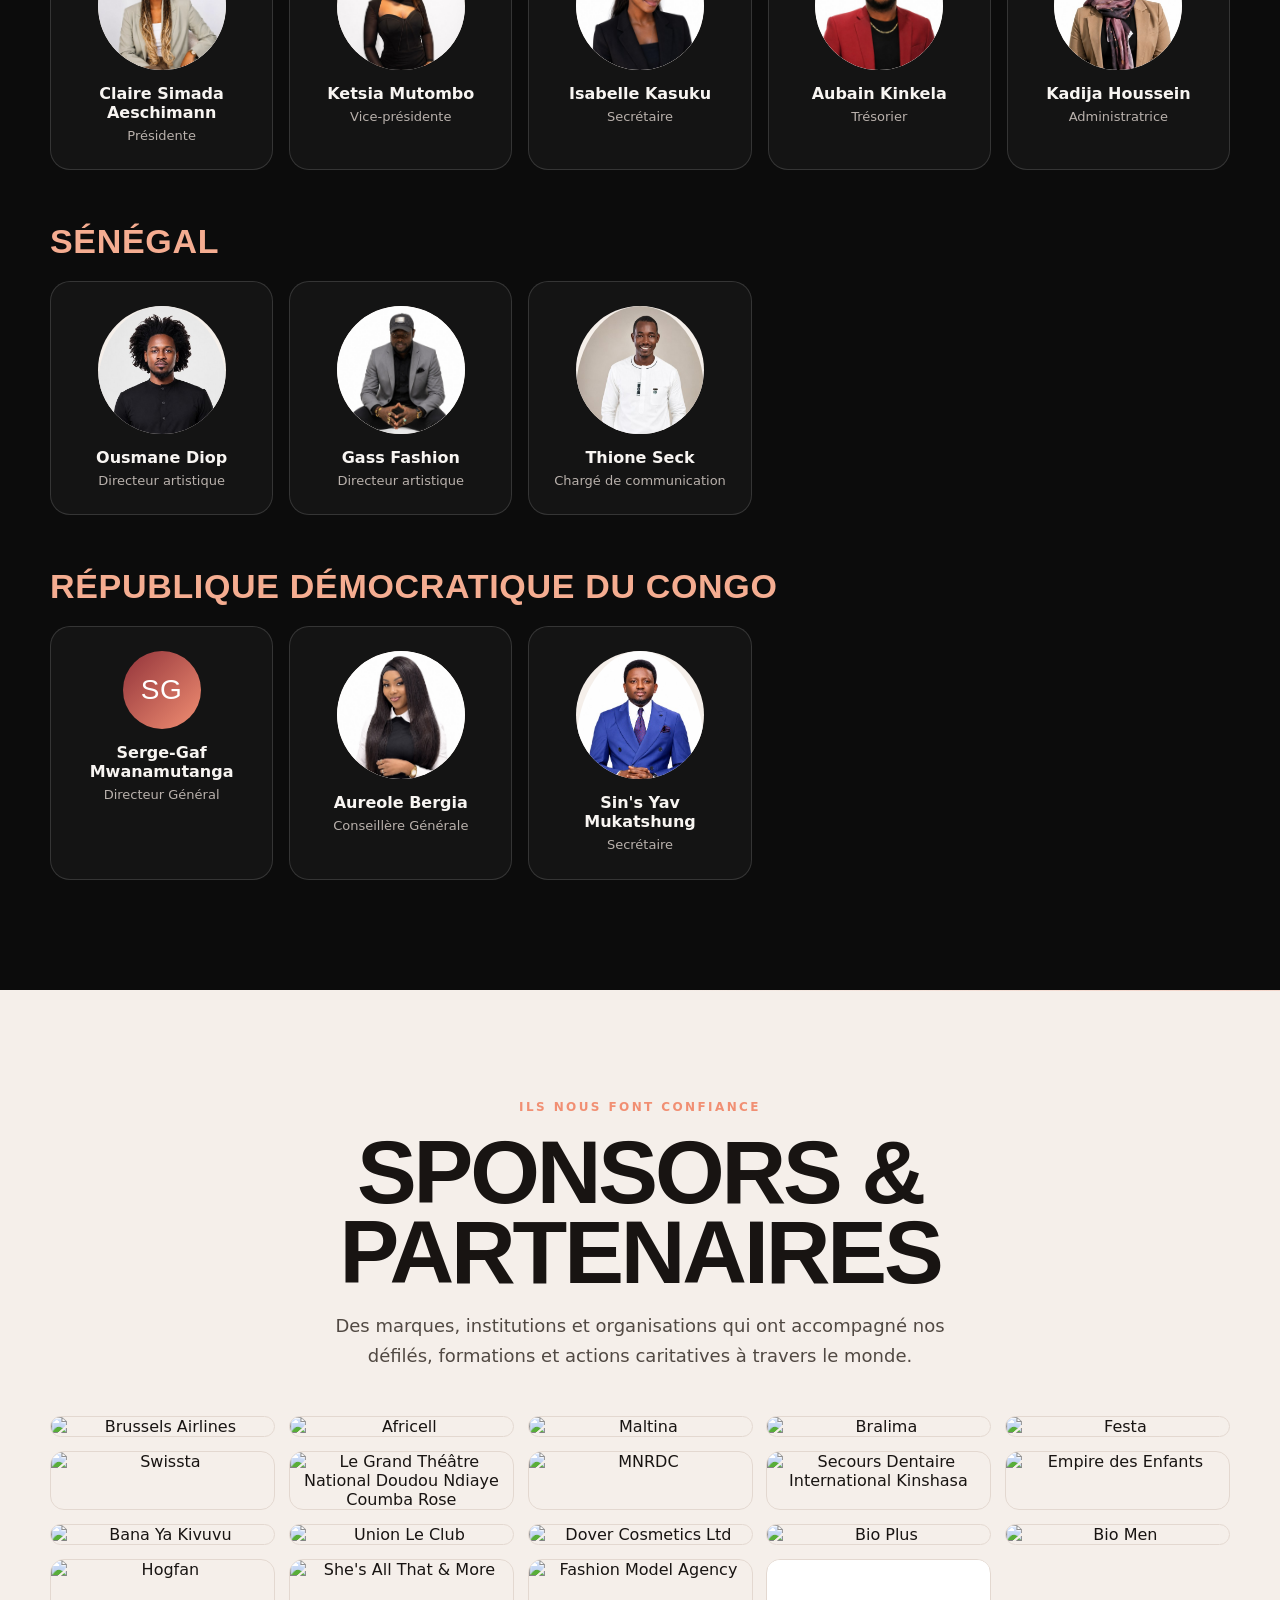
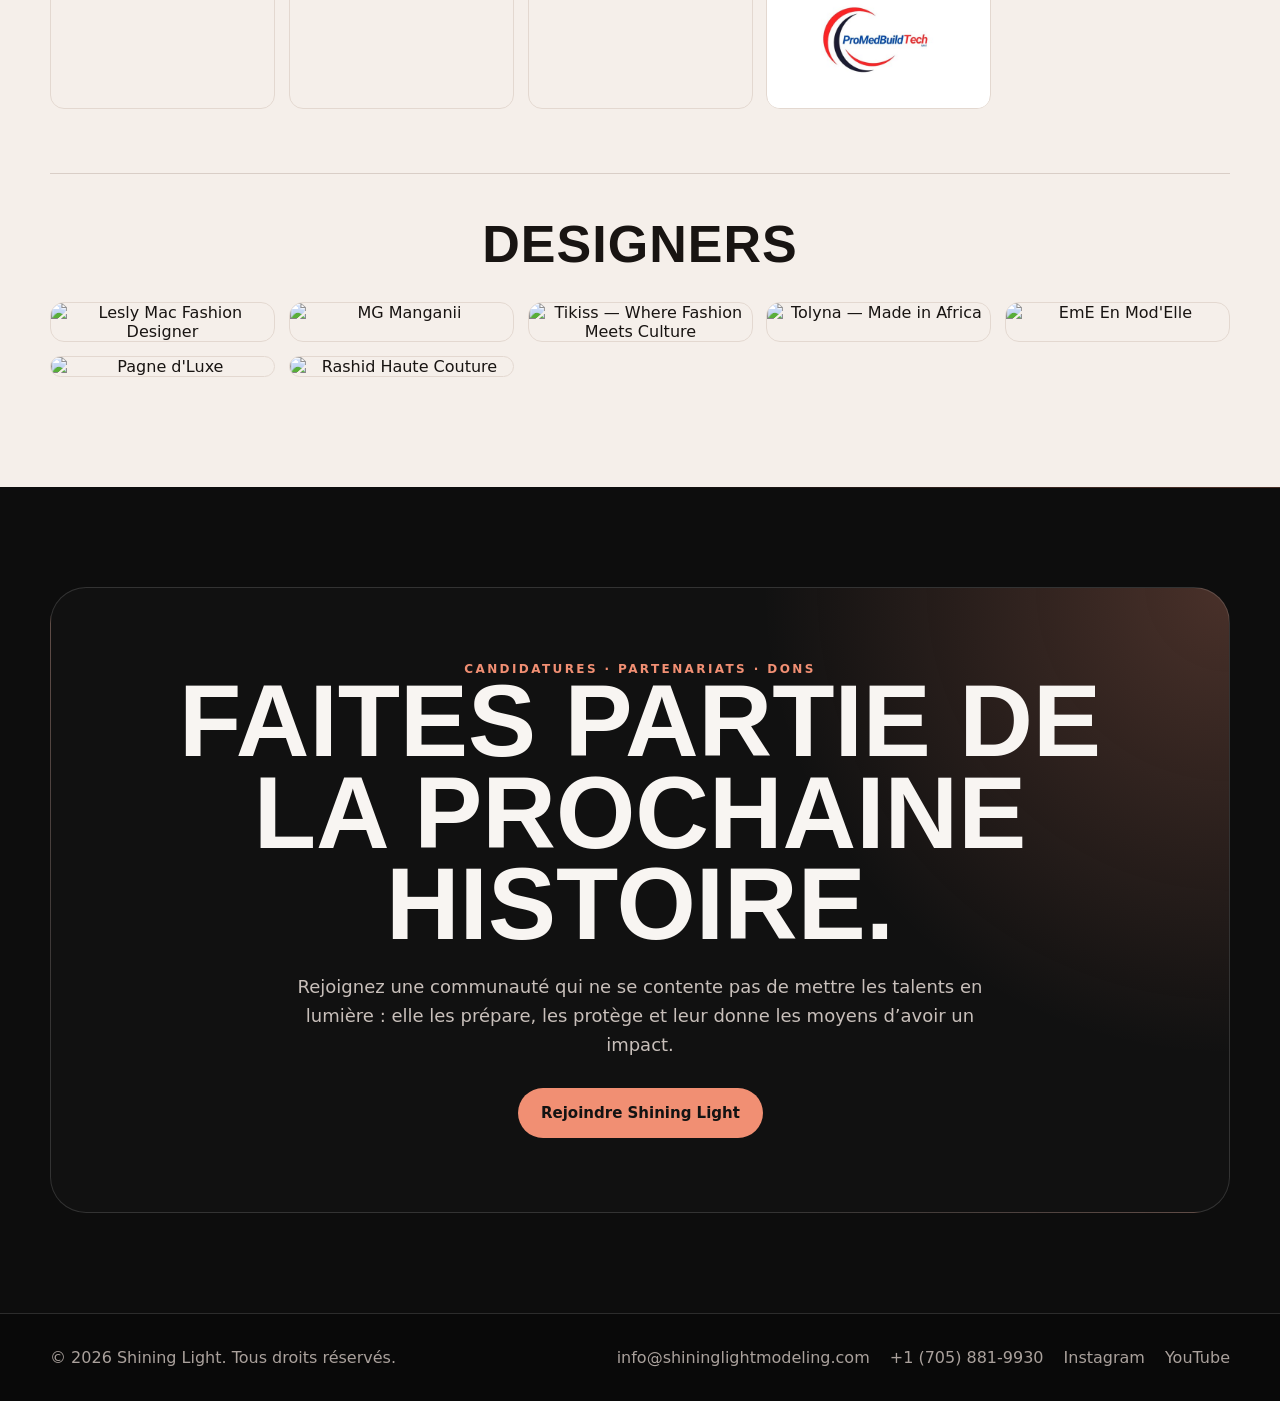
==== commit f88a9f07: "Replace Talent gallery item with childhood trauma talk photo" ====
--- a/index.html
+++ b/index.html
@@ -76,7 +76,7 @@
           <div class="gitem"><img src="assets/mode-diversite-01.jpg" alt="Groupe One Day as a Model, Ottawa 2021"><span>ONE DAY AS A MODEL OTTAWA</span></div>
           <div class="gitem"><img src="assets/char-c.jpg" alt="Orphelinat Les cris des enfants, Kinshasa"><span>Les cris des enfants</span></div>
           <div class="gitem"><img src="assets/mode-b.jpg" alt="Casting Shining Light Fashion Show à Dakar"><span>Casting Dakar</span></div>
-          <div class="gitem"><img src="assets/activite-03.jpg" alt="Atelier collectif de danse"><span>Talent</span></div>
+          <div class="gitem"><img src="assets/childhood-trauma-talk.jpg" alt="Conférence : surmonter les traumatismes de l’enfance" loading="lazy" decoding="async"><span>Conférence : surmonter les traumatismes de l’enfance</span></div>
           <div class="gitem"><img src="assets/char-a.jpg" alt="Empire des Enfants, Dakar"><span>Empire des Enfants</span></div>
         </div>
       </div>
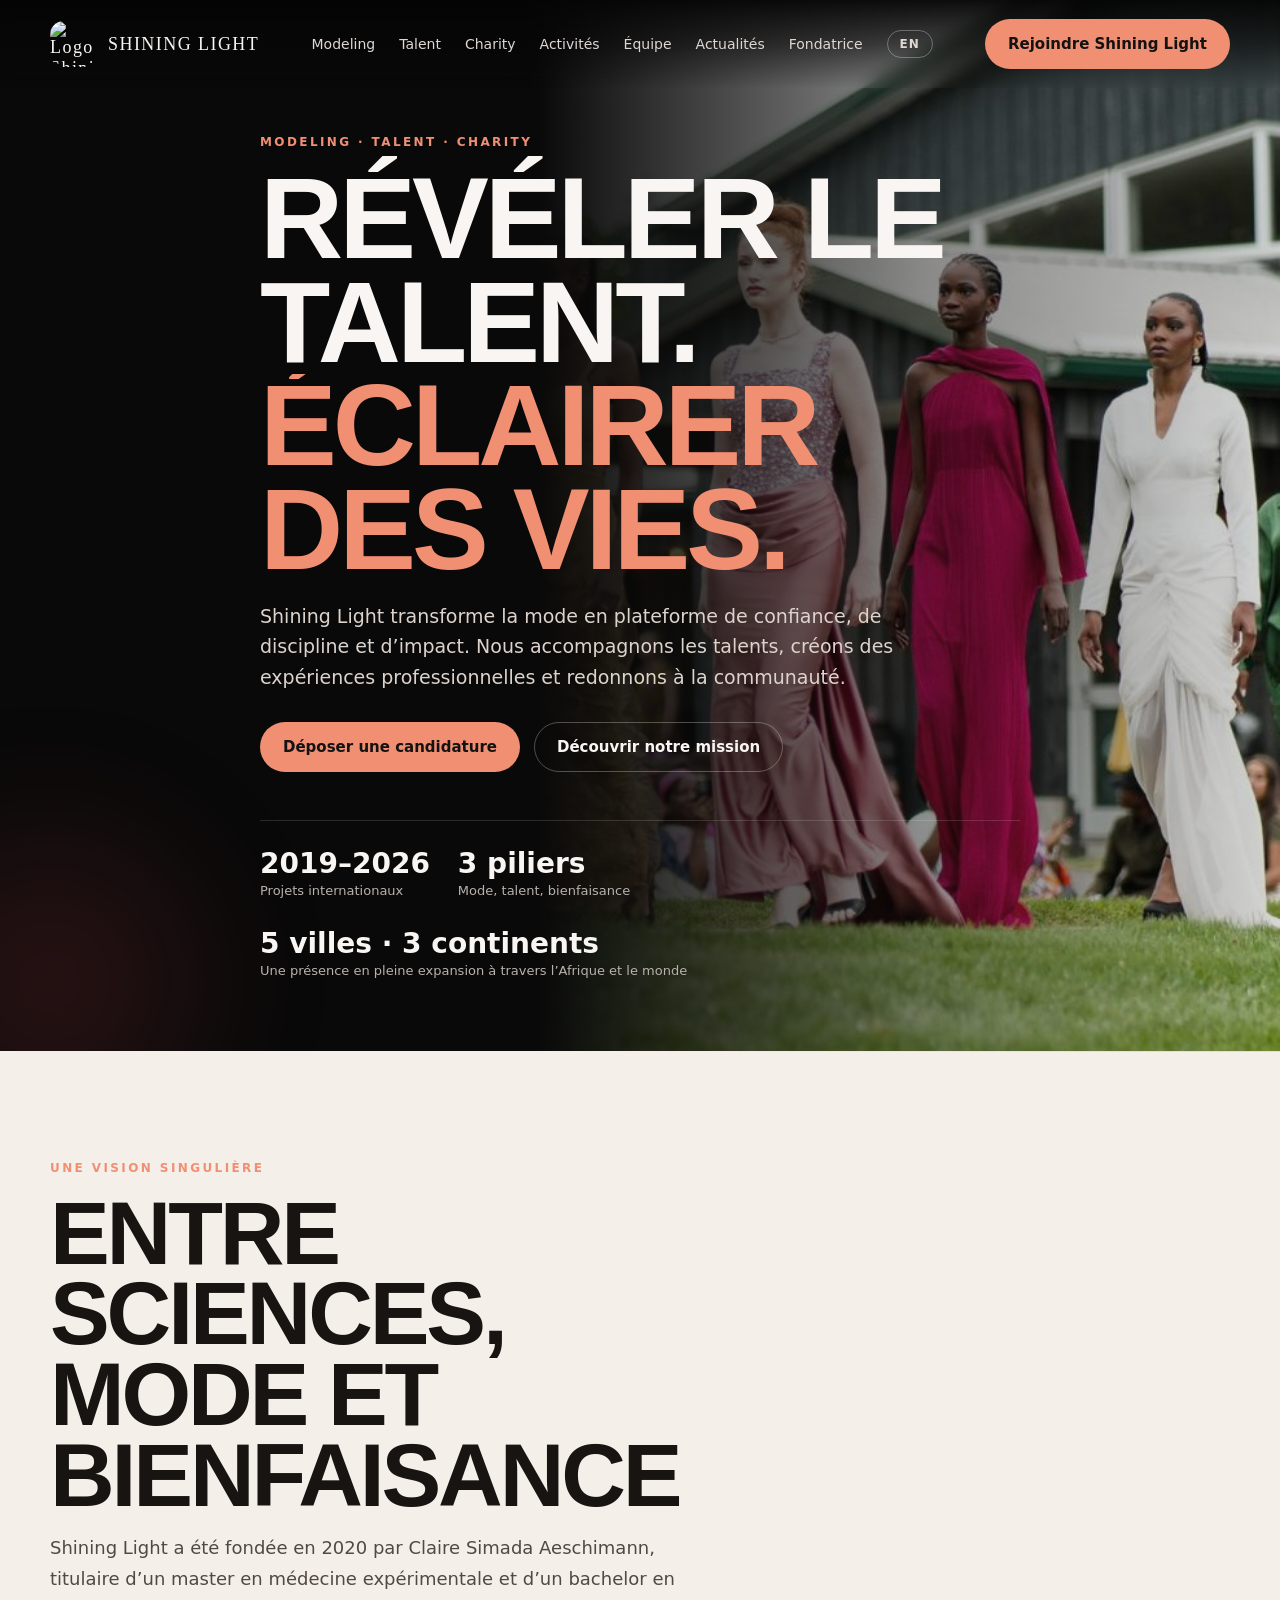
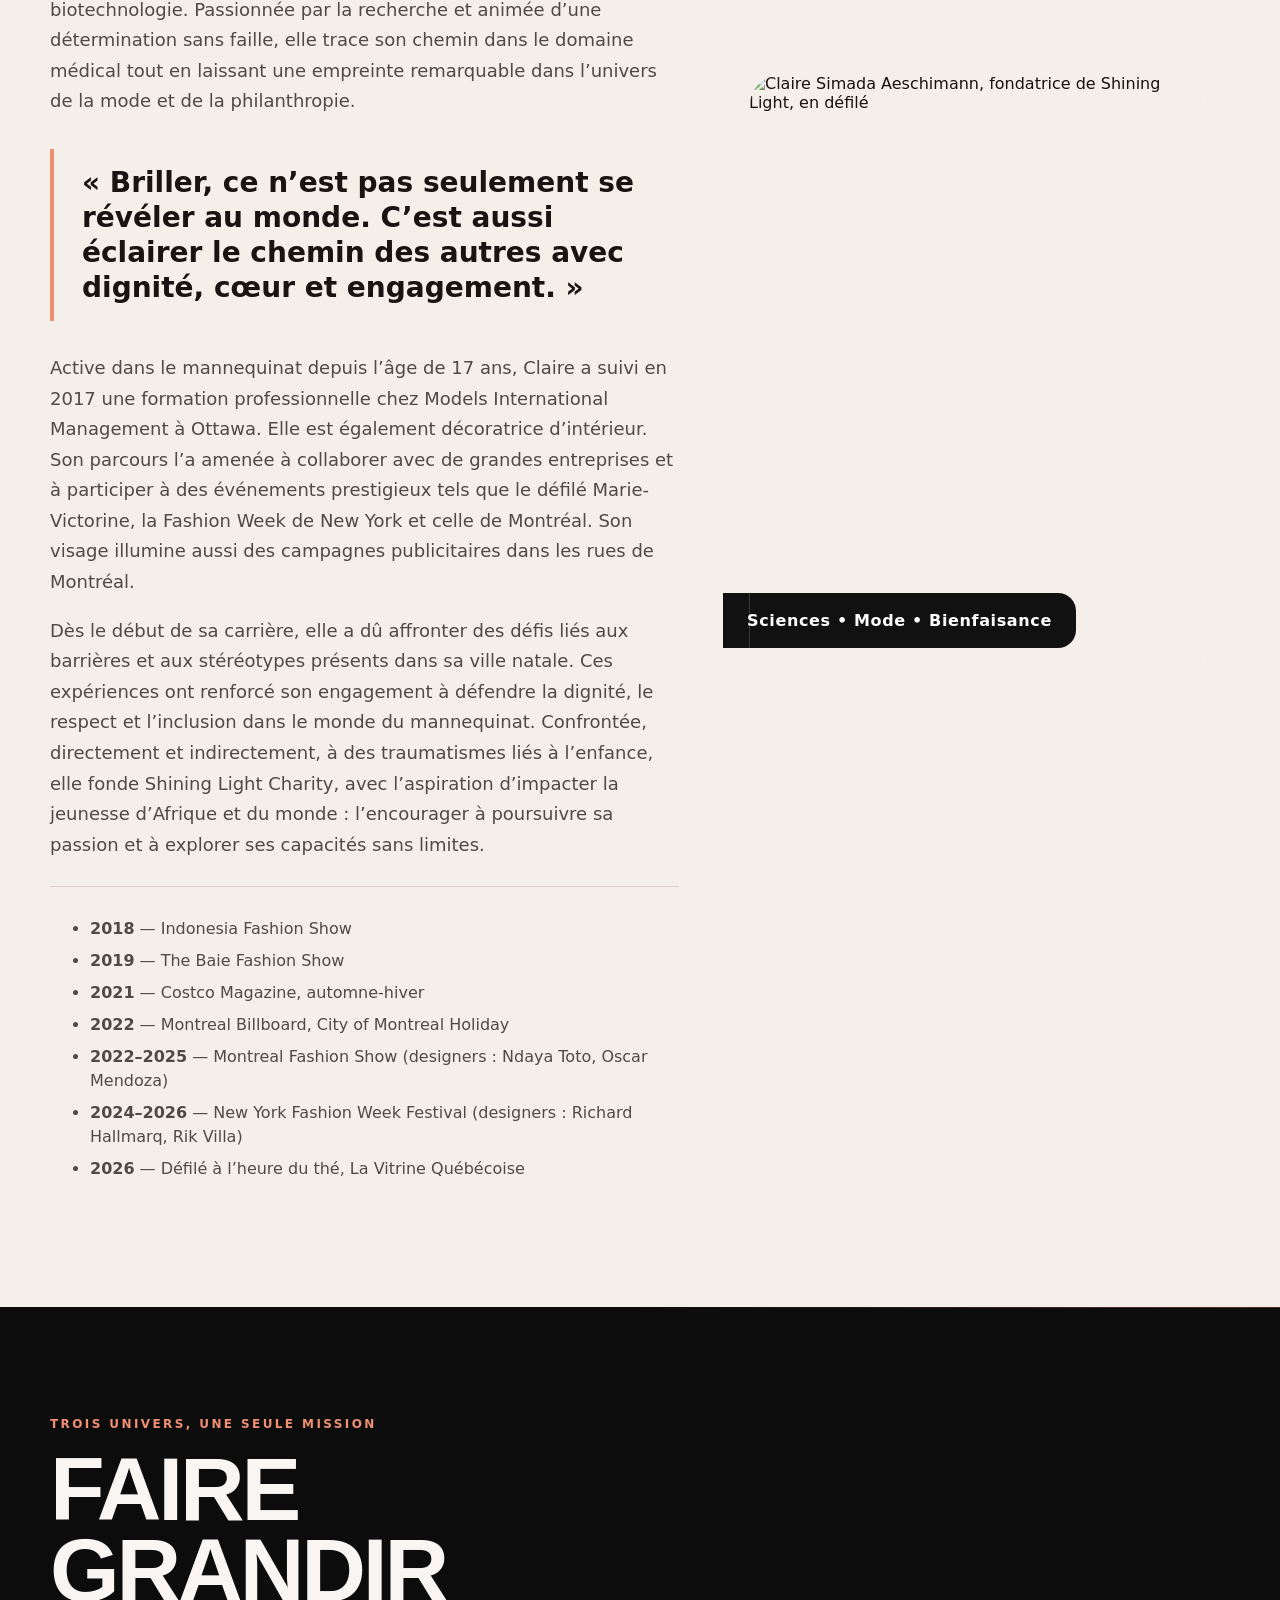
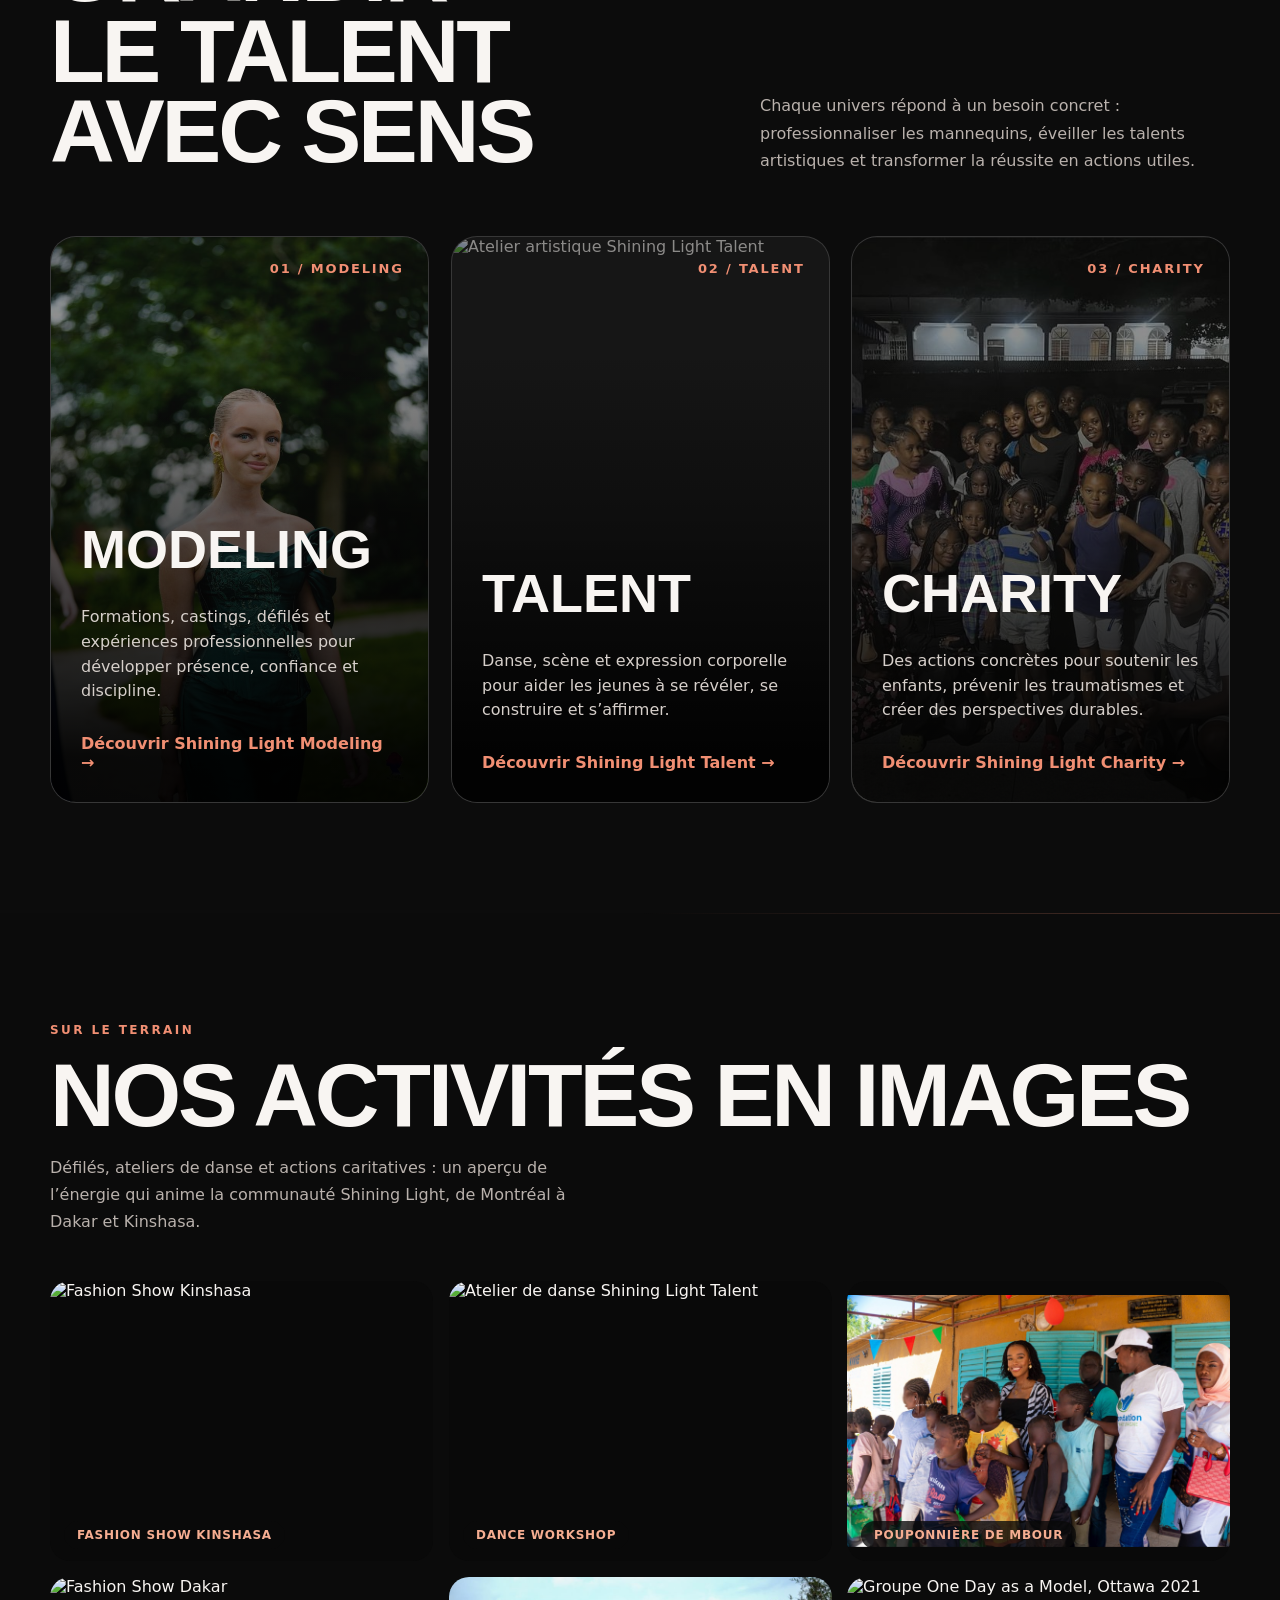
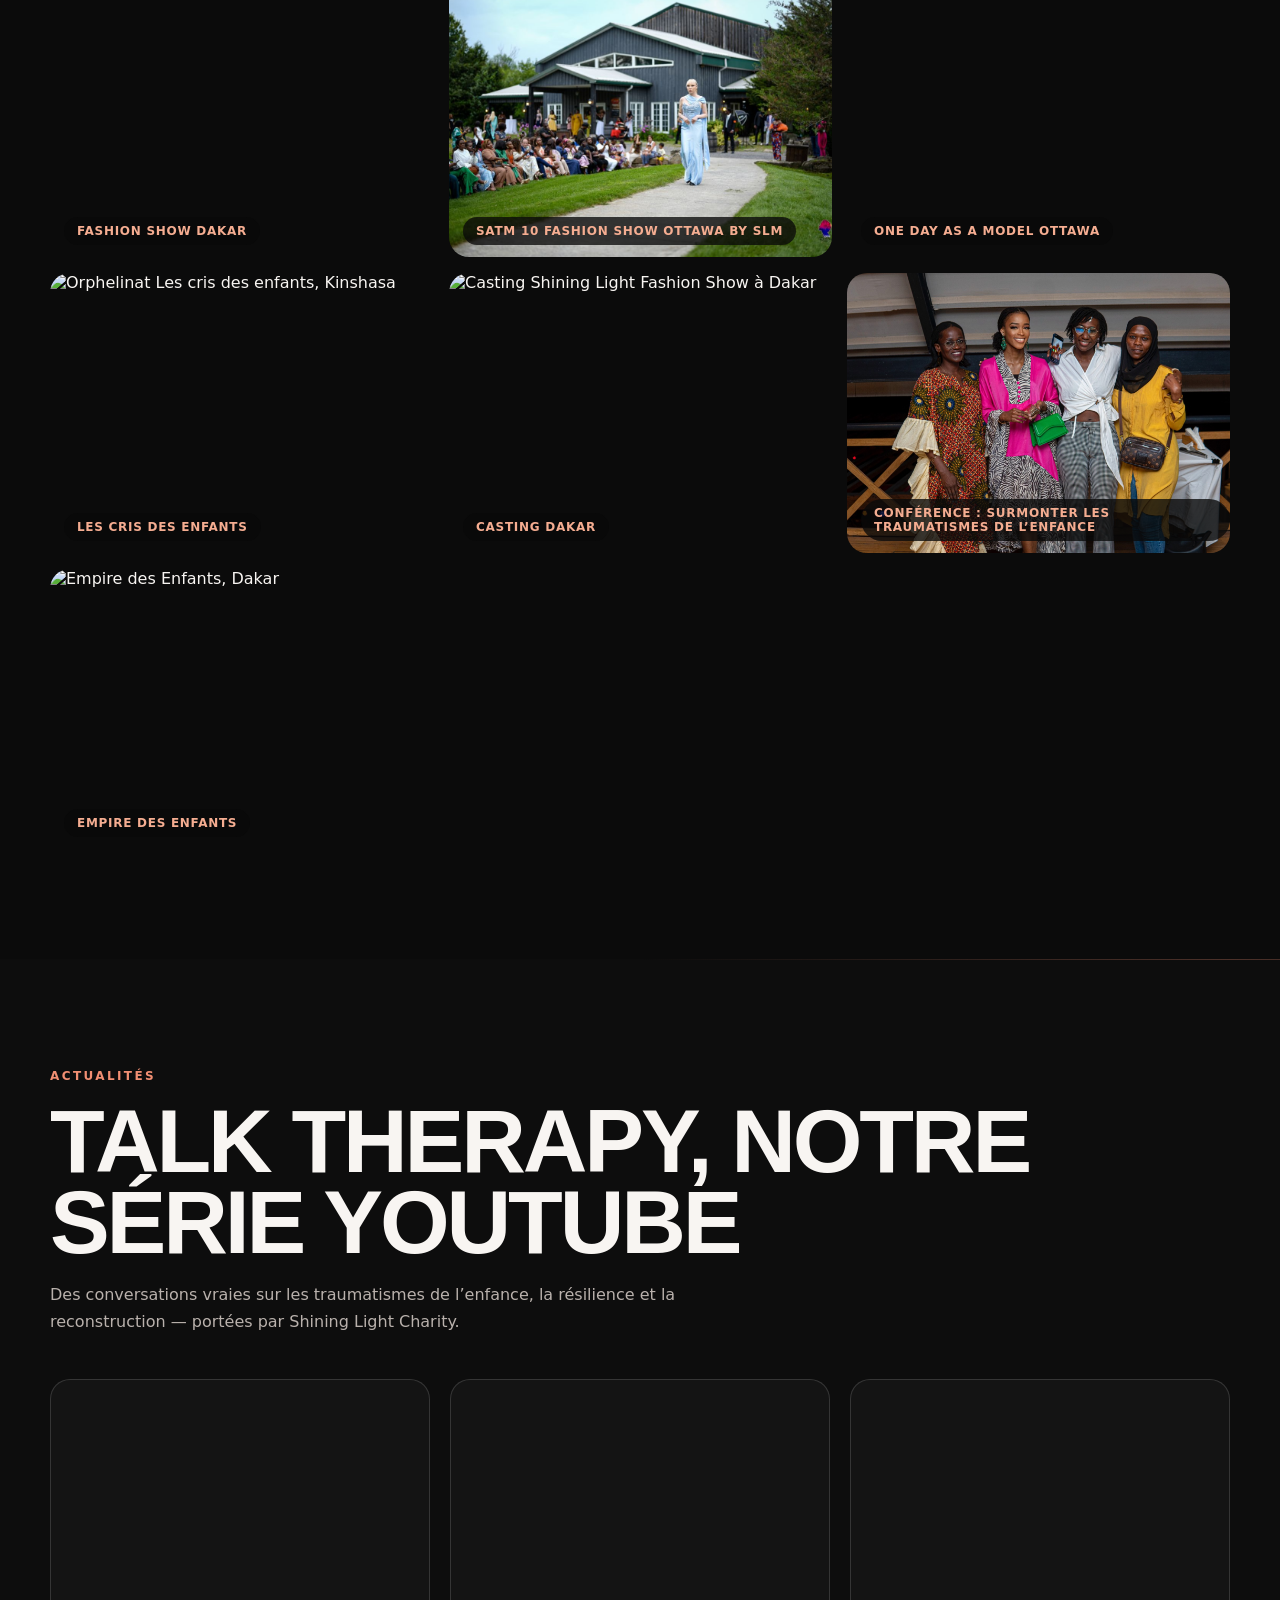
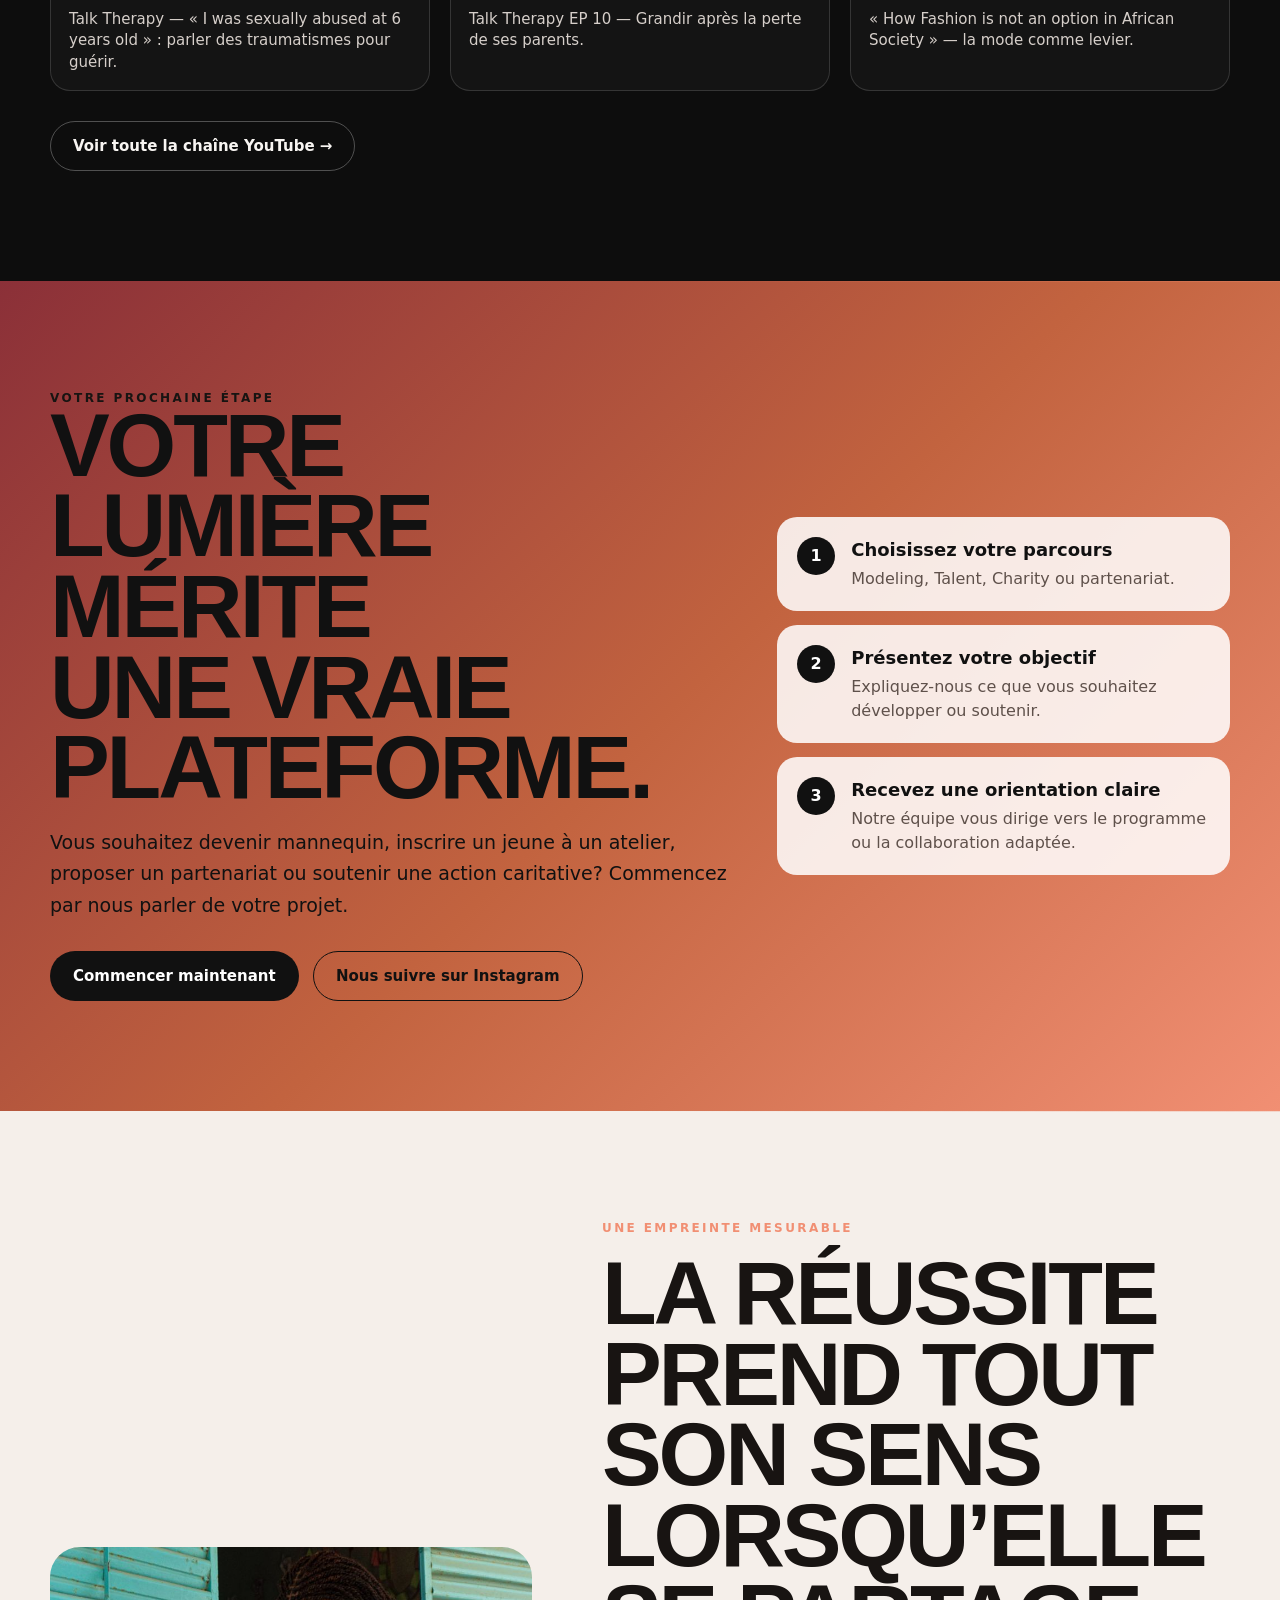
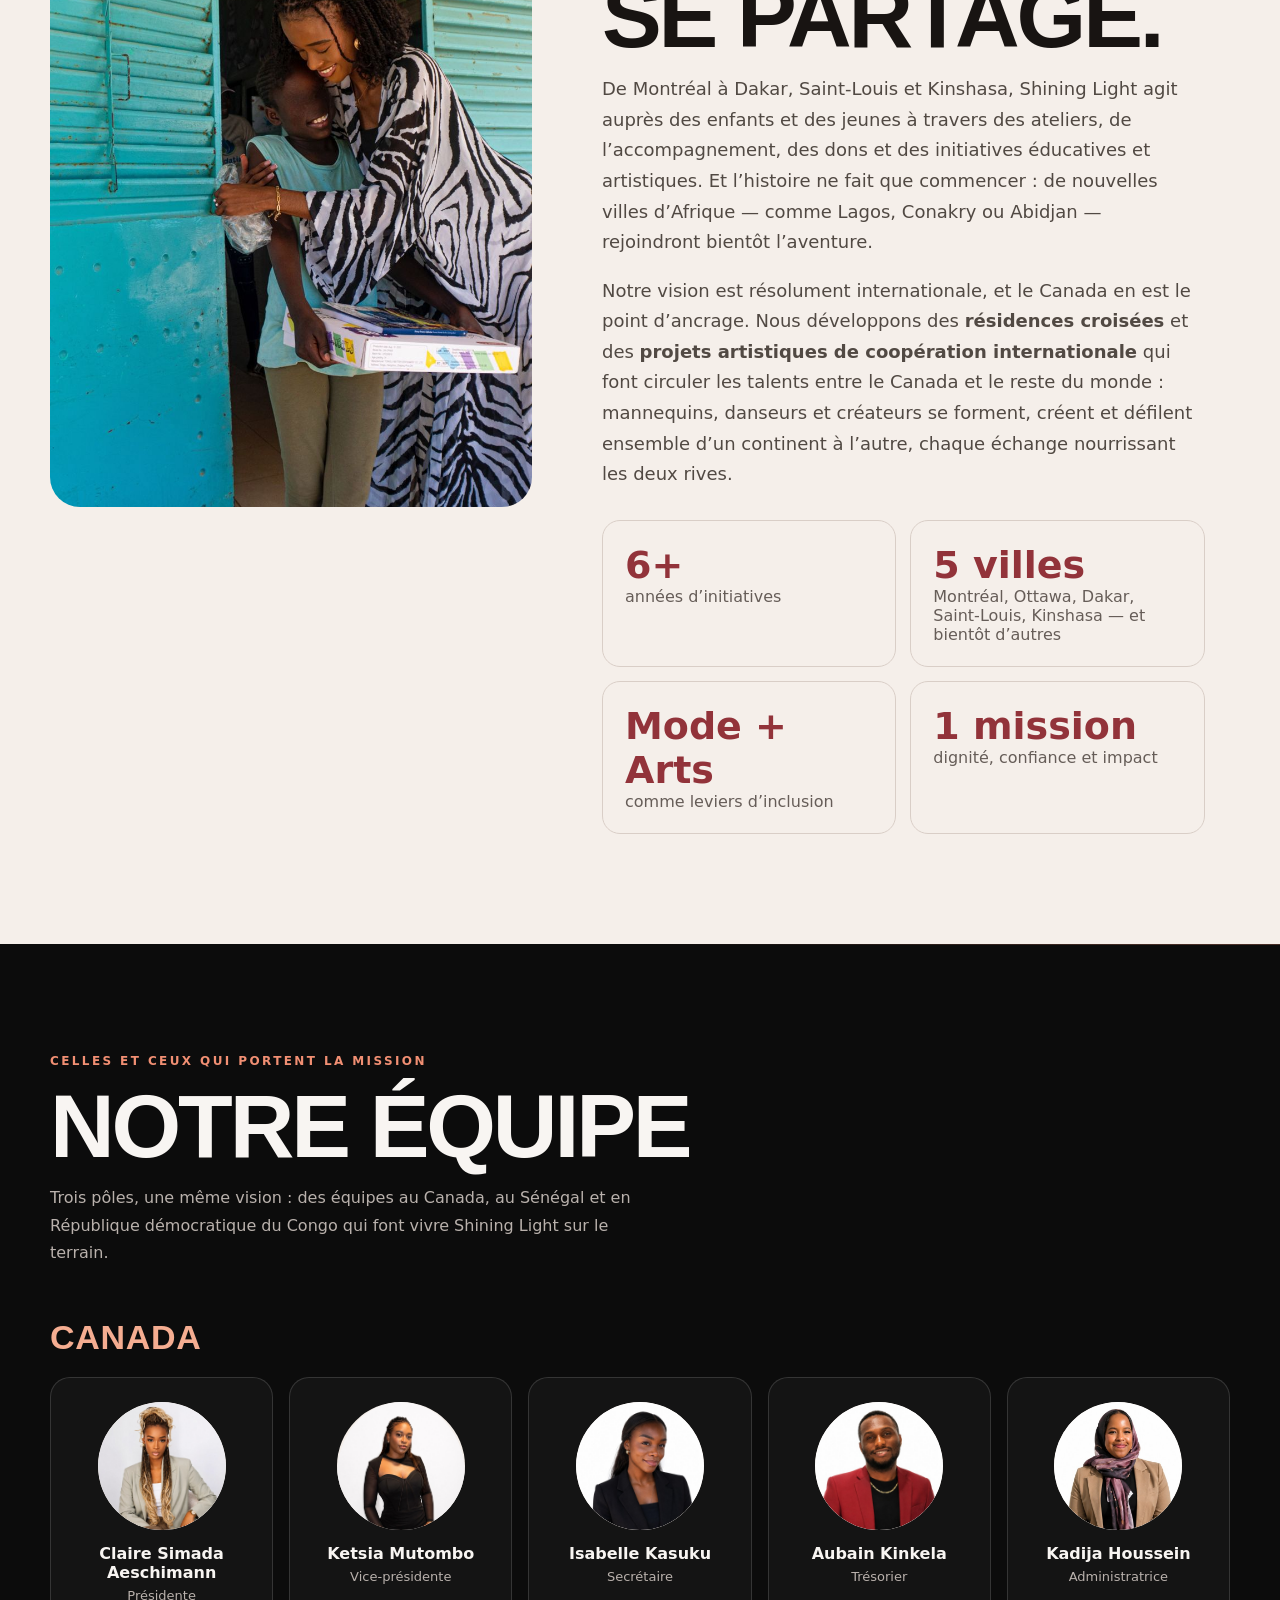
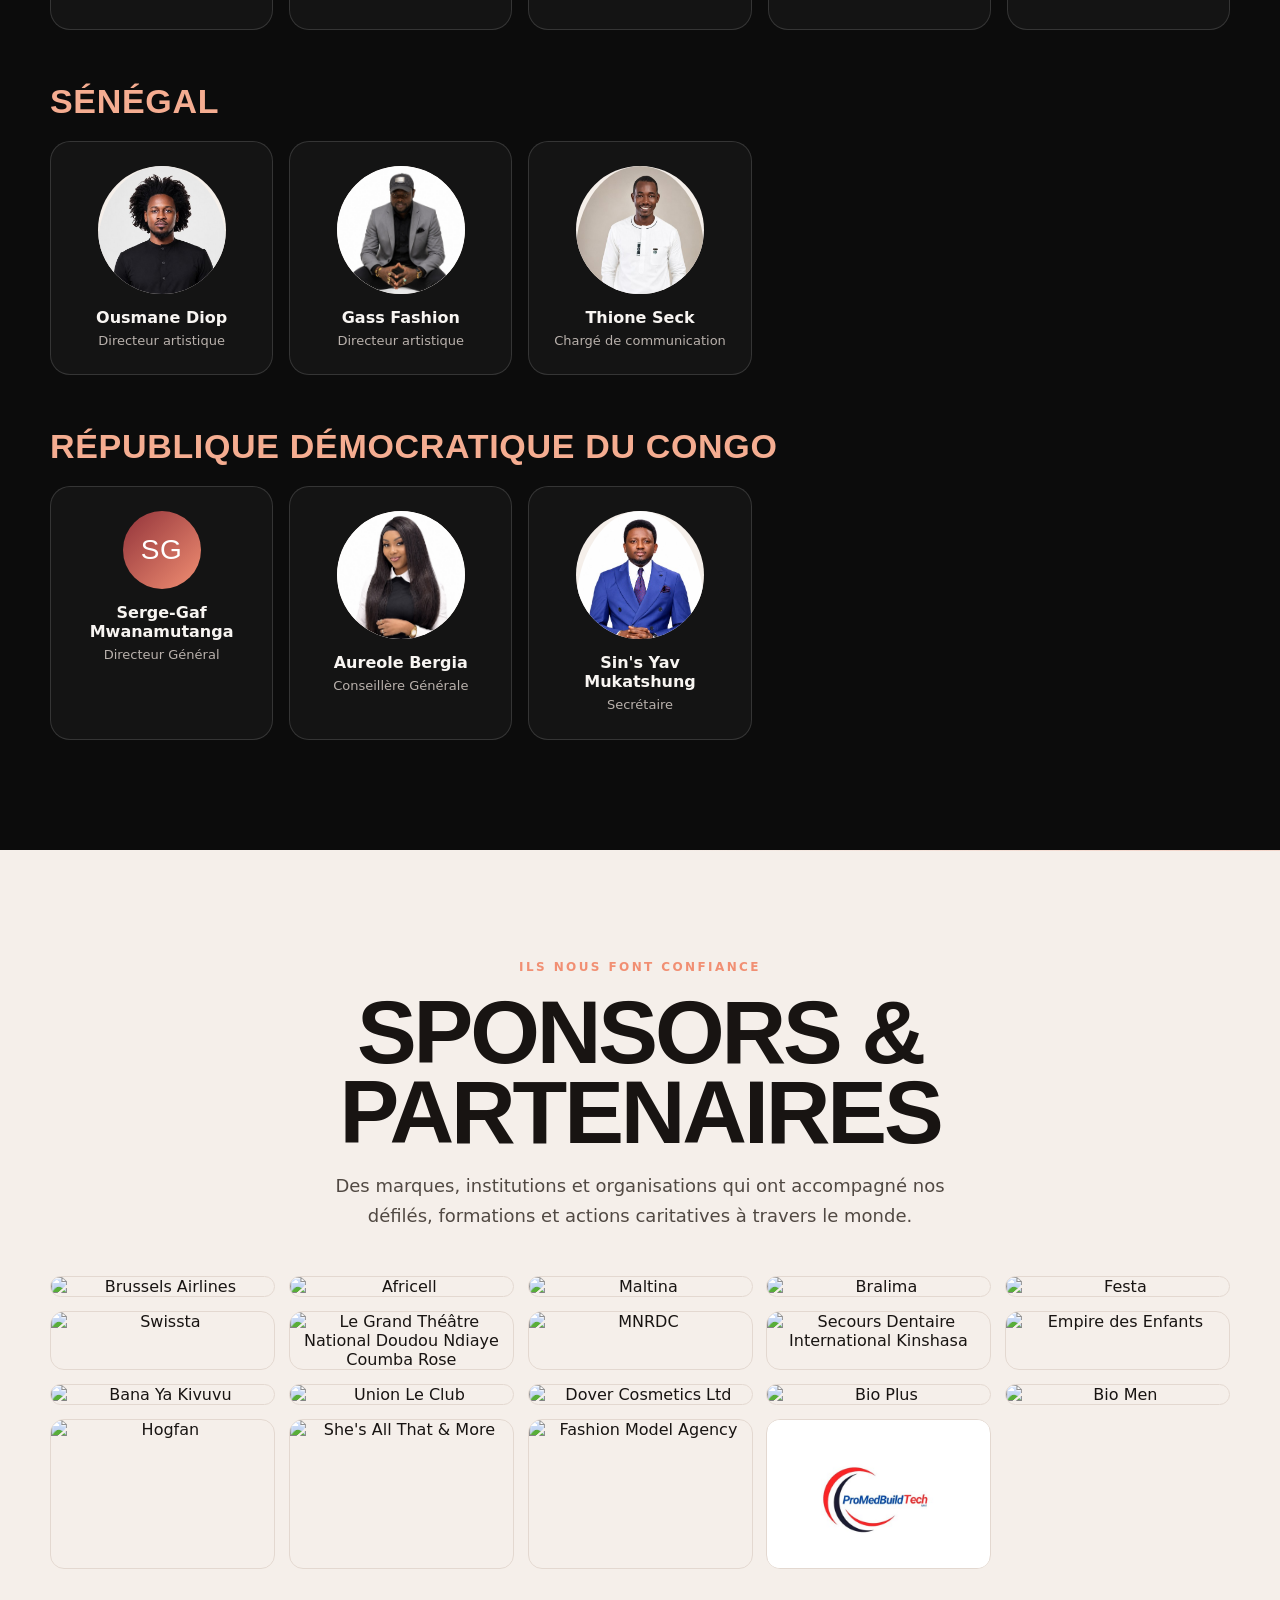
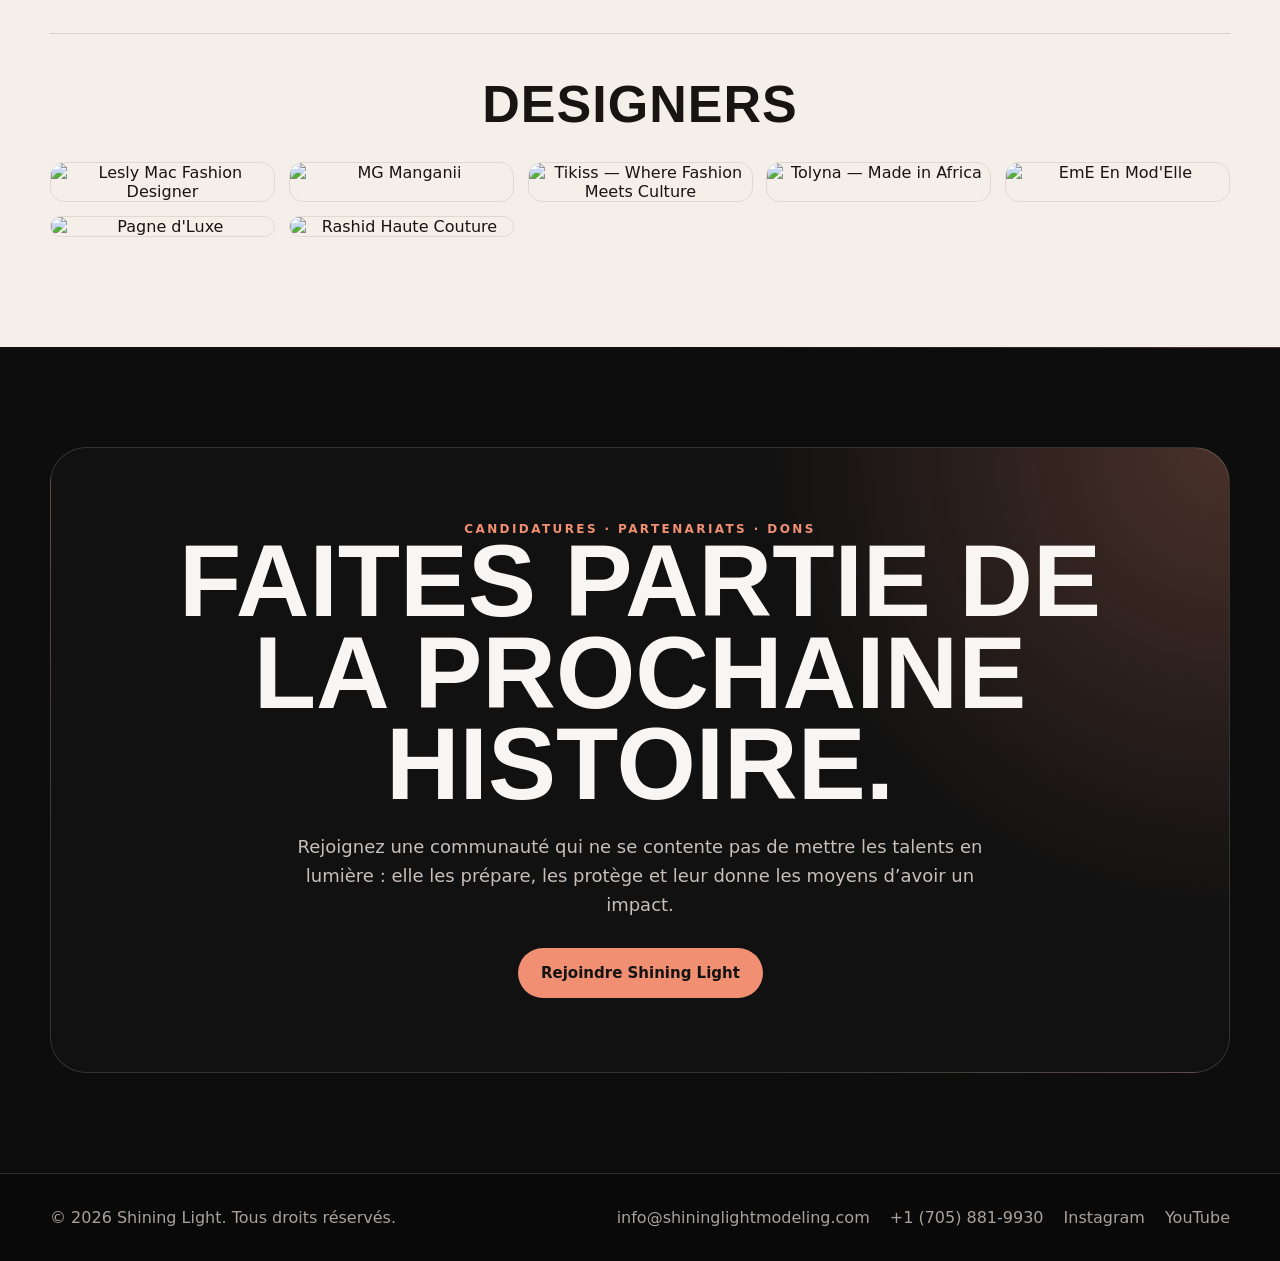
==== commit 378cd712: "Use standard gallery frames and uncropped Kinshasa and dance photos" ====
--- a/index.html
+++ b/index.html
@@ -68,9 +68,9 @@
         <h2 class="section-title">Nos activités en images</h2>
         <p style="max-width:560px;color:var(--muted);line-height:1.7;margin:0">Défilés, ateliers de danse et actions caritatives : un aperçu de l’énergie qui anime la communauté Shining Light, de Montréal à Dakar et Kinshasa.</p>
         <div class="galerie-grid">
-          <div class="gitem tall"><img src="assets/mode-f.jpg" alt="Fashion Show Kinshasa"><span>Fashion Show Kinshasa</span></div>
-          <div class="gitem tall"><img src="assets/activite-01.jpg" alt="Atelier de danse Shining Light Talent"><span>Dance Workshop</span></div>
-          <div class="gitem tall"><img src="assets/mbour-nursery-group.jpg" alt="Pouponnière de Mbour" style="object-fit:contain;object-position:center;background:#090909" loading="lazy" decoding="async"><span>Pouponnière de Mbour</span></div>
+          <div class="gitem"><img src="assets/mode-f.jpg" alt="Fashion Show Kinshasa" style="object-fit:contain;object-position:center;background:#090909"><span>Fashion Show Kinshasa</span></div>
+          <div class="gitem"><img src="assets/activite-01.jpg" alt="Atelier de danse Shining Light Talent" style="object-fit:contain;object-position:center;background:#090909"><span>Dance Workshop</span></div>
+          <div class="gitem"><img src="assets/mbour-nursery-group.jpg" alt="Pouponnière de Mbour" style="object-fit:contain;object-position:center;background:#090909" loading="lazy" decoding="async"><span>Pouponnière de Mbour</span></div>
           <div class="gitem"><img src="assets/mode-d.jpg" alt="Fashion Show Dakar"><span>Fashion Show Dakar</span></div>
           <div class="gitem"><img src="assets/satm-10-ottawa.jpg" alt="SATM 10 Fashion Show Ottawa by SLM" loading="lazy"><span>SATM 10 Fashion Show Ottawa by SLM</span></div>
           <div class="gitem"><img src="assets/mode-diversite-01.jpg" alt="Groupe One Day as a Model, Ottawa 2021"><span>ONE DAY AS A MODEL OTTAWA</span></div>
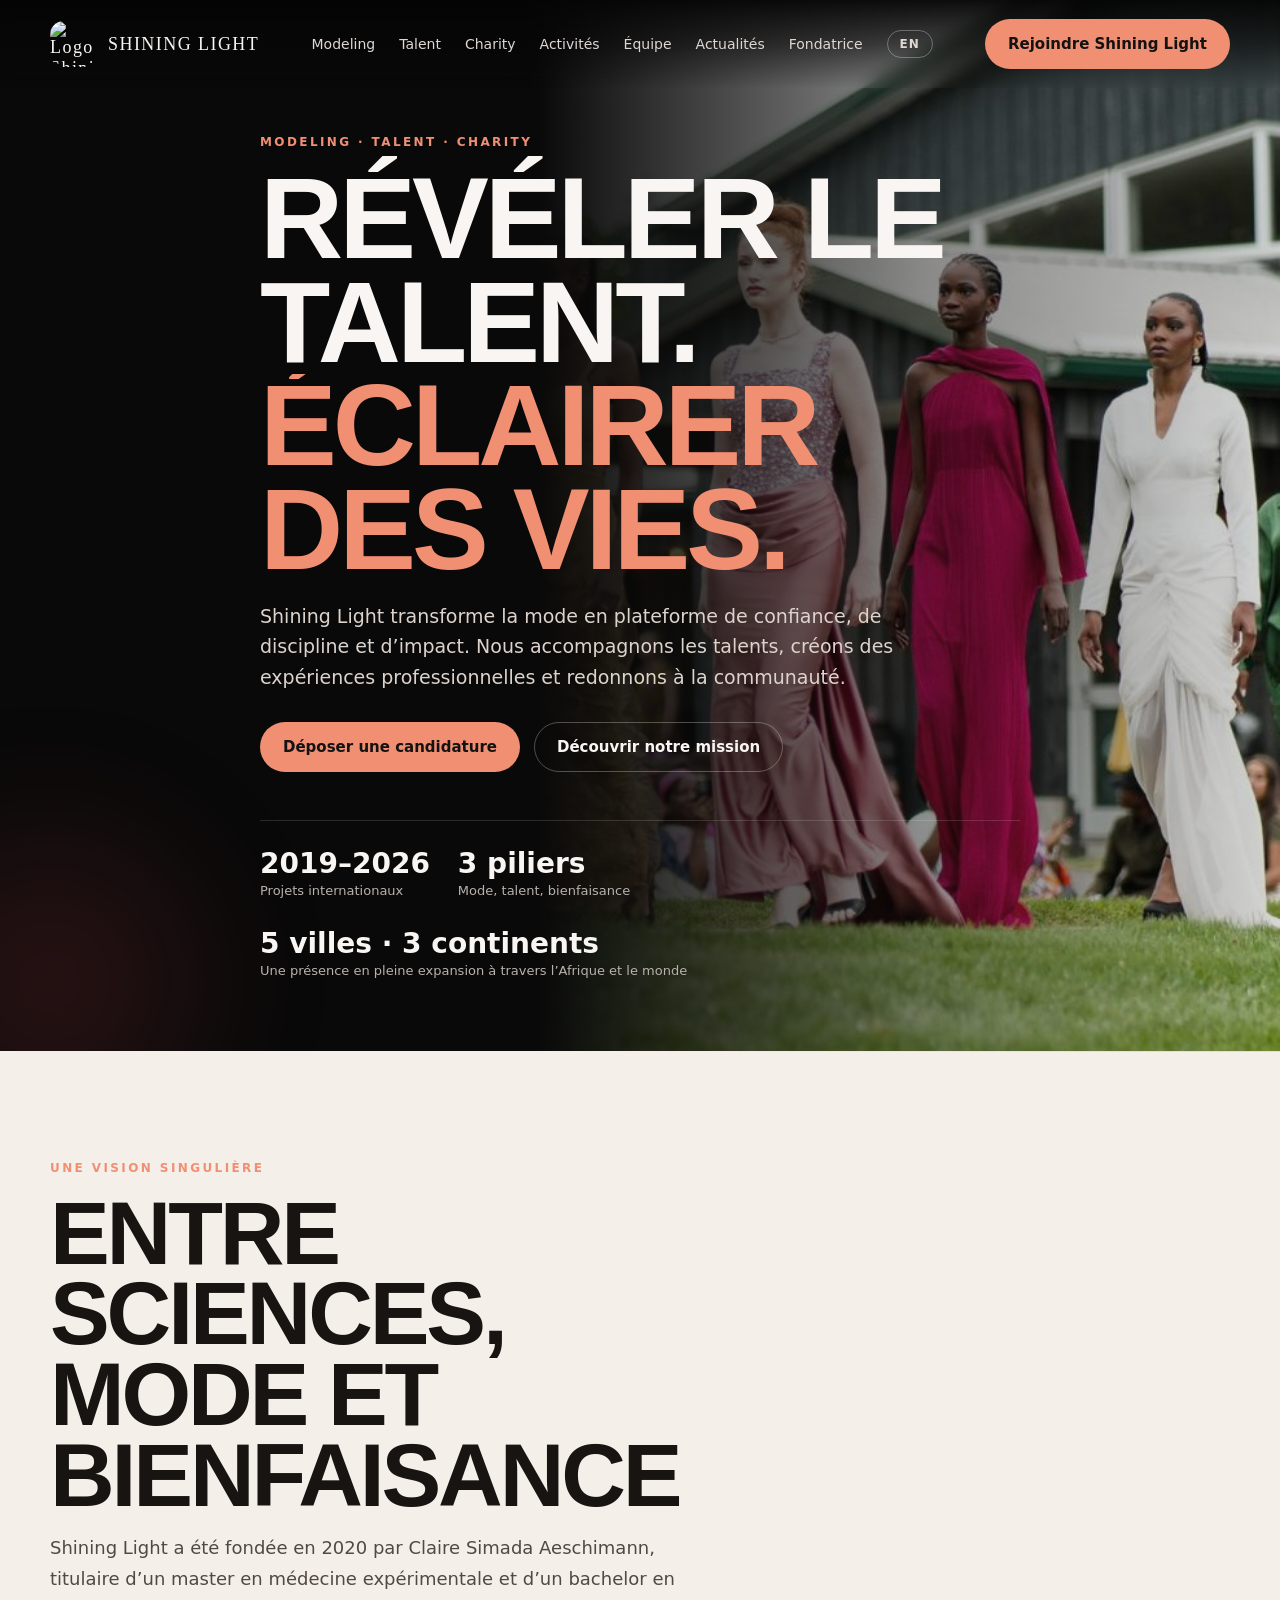
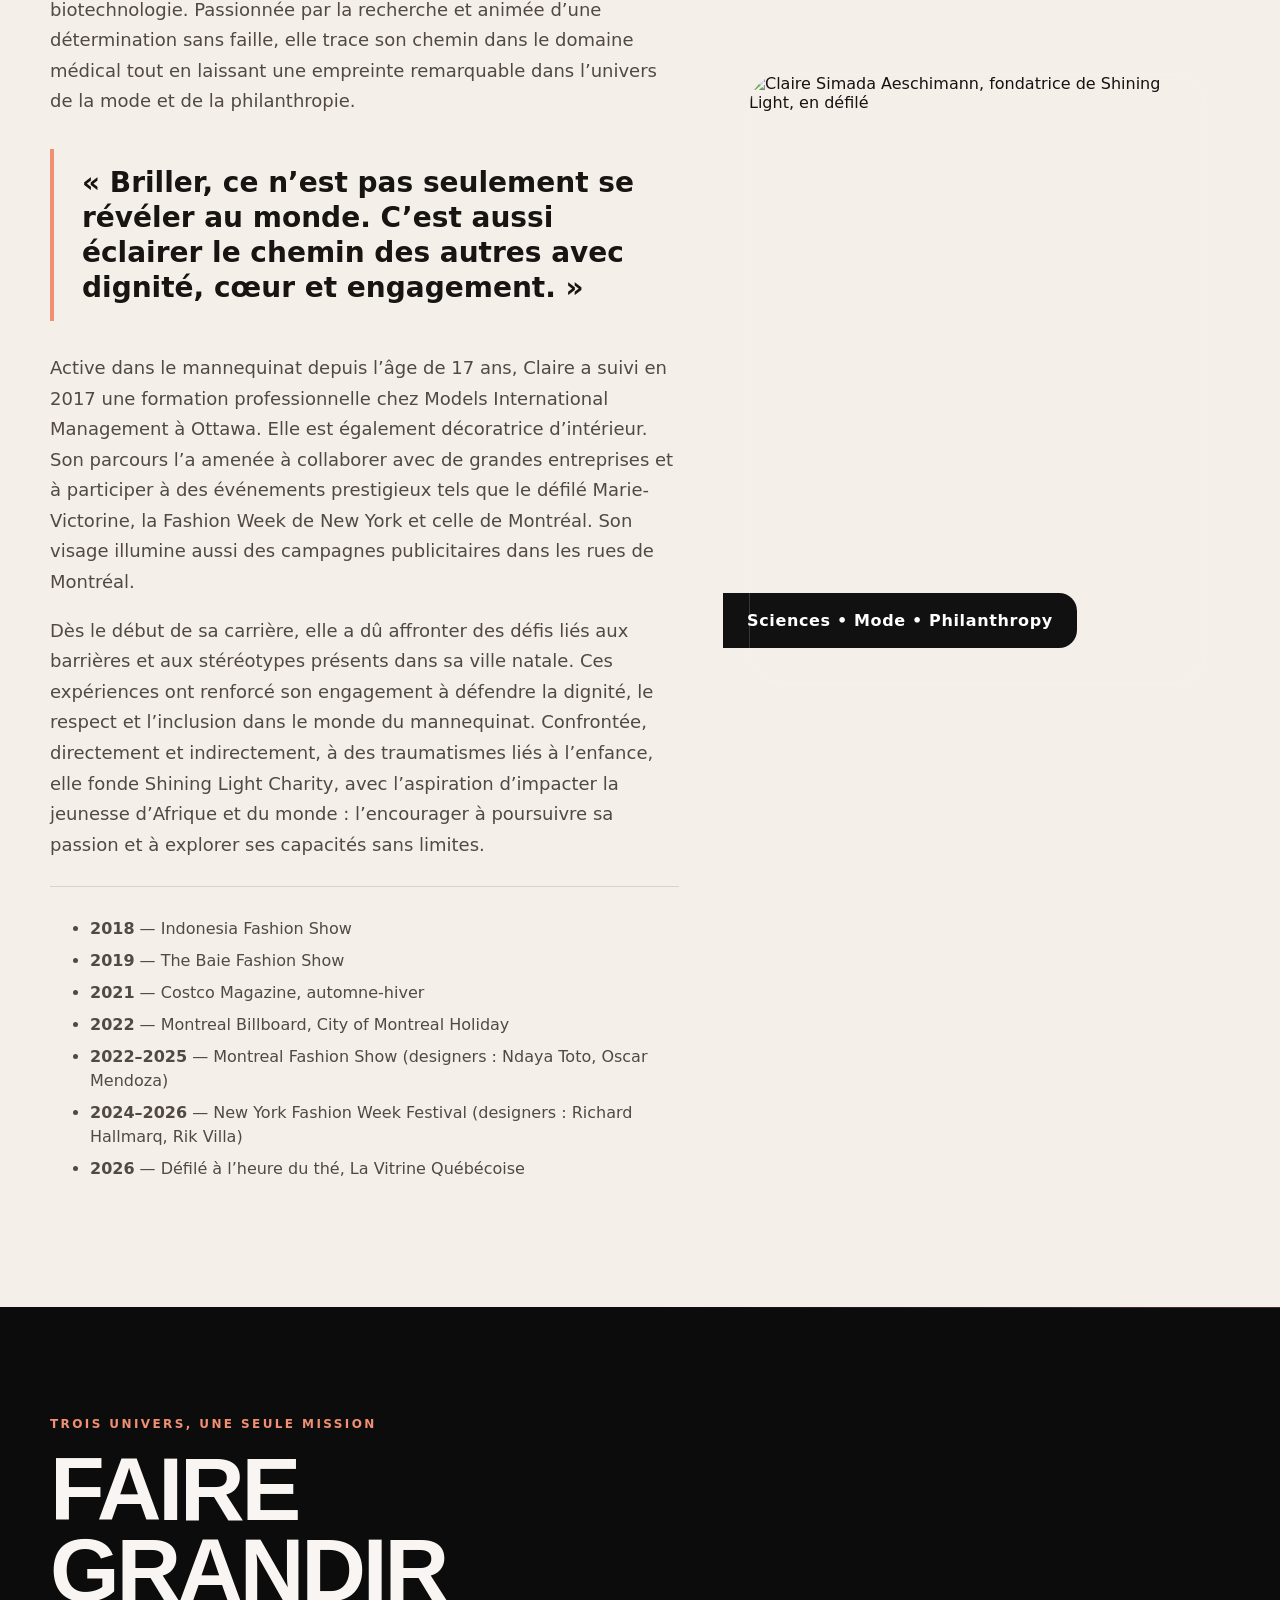
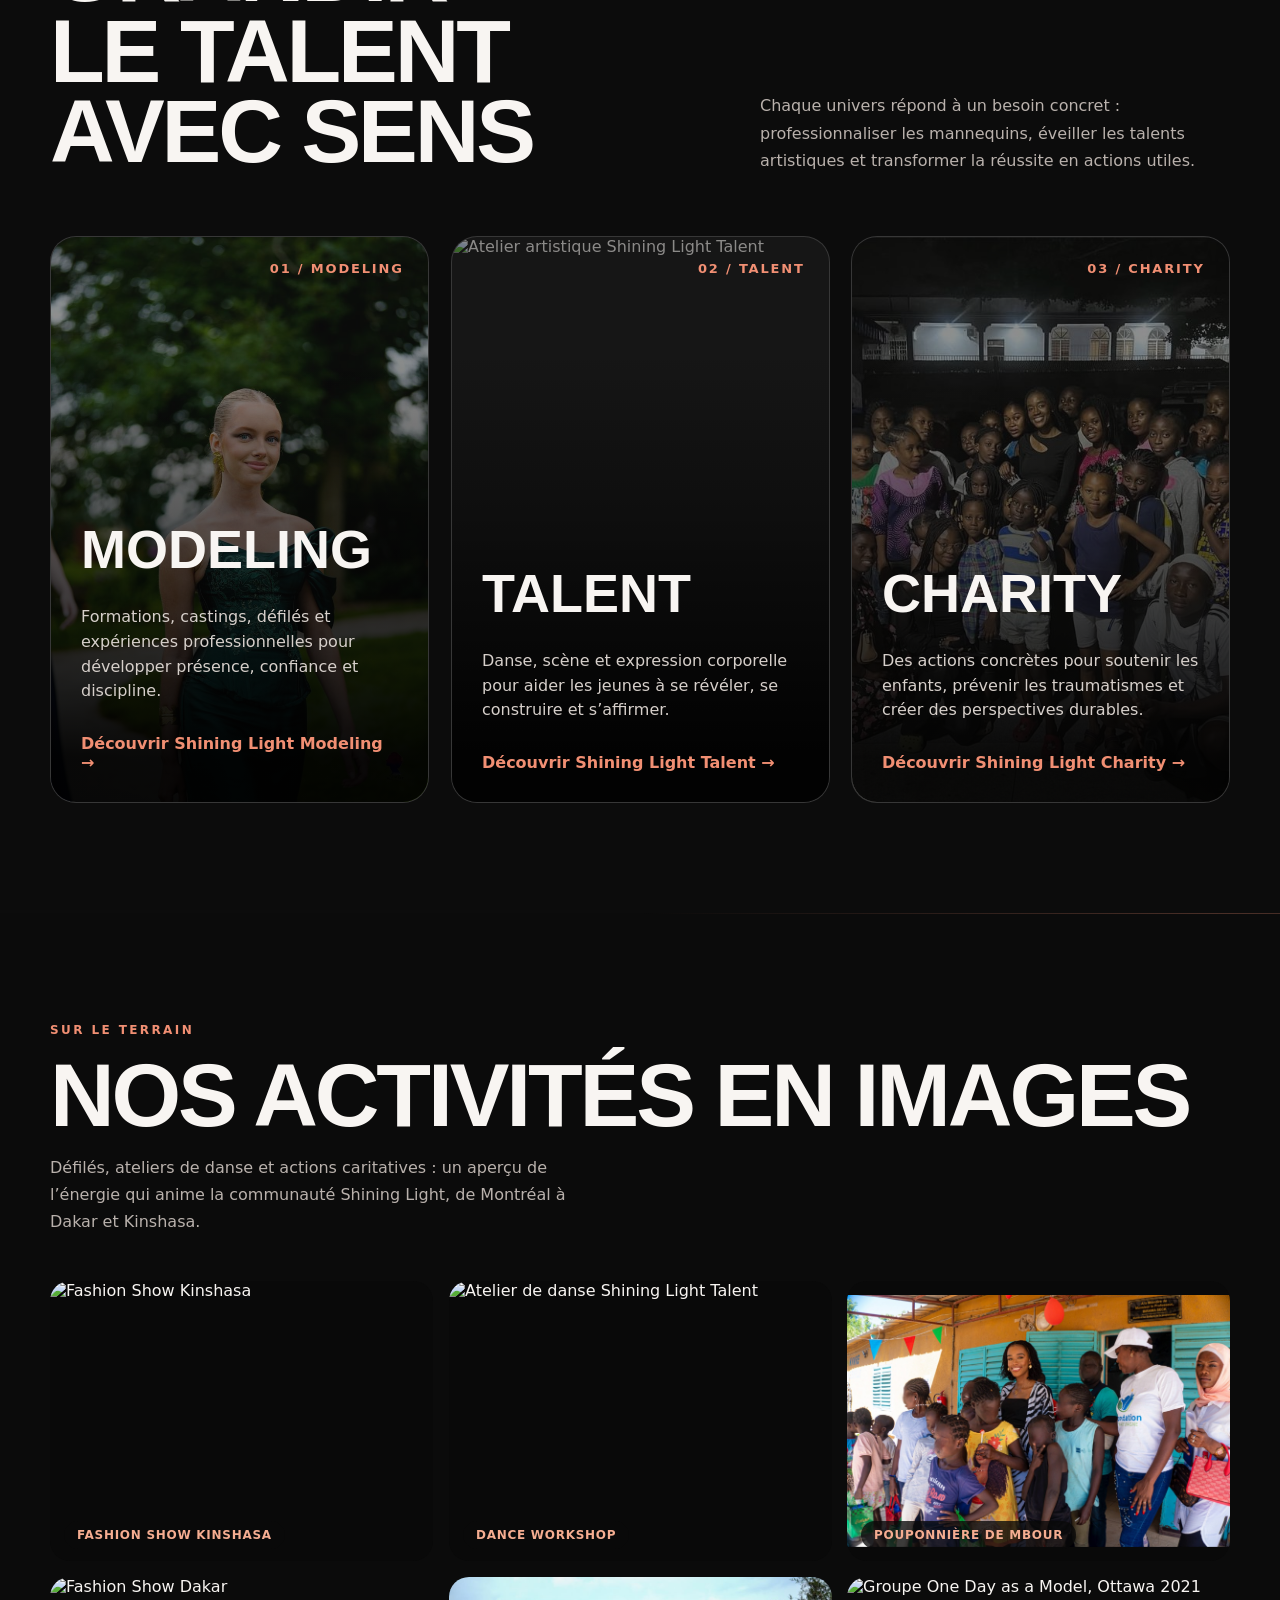
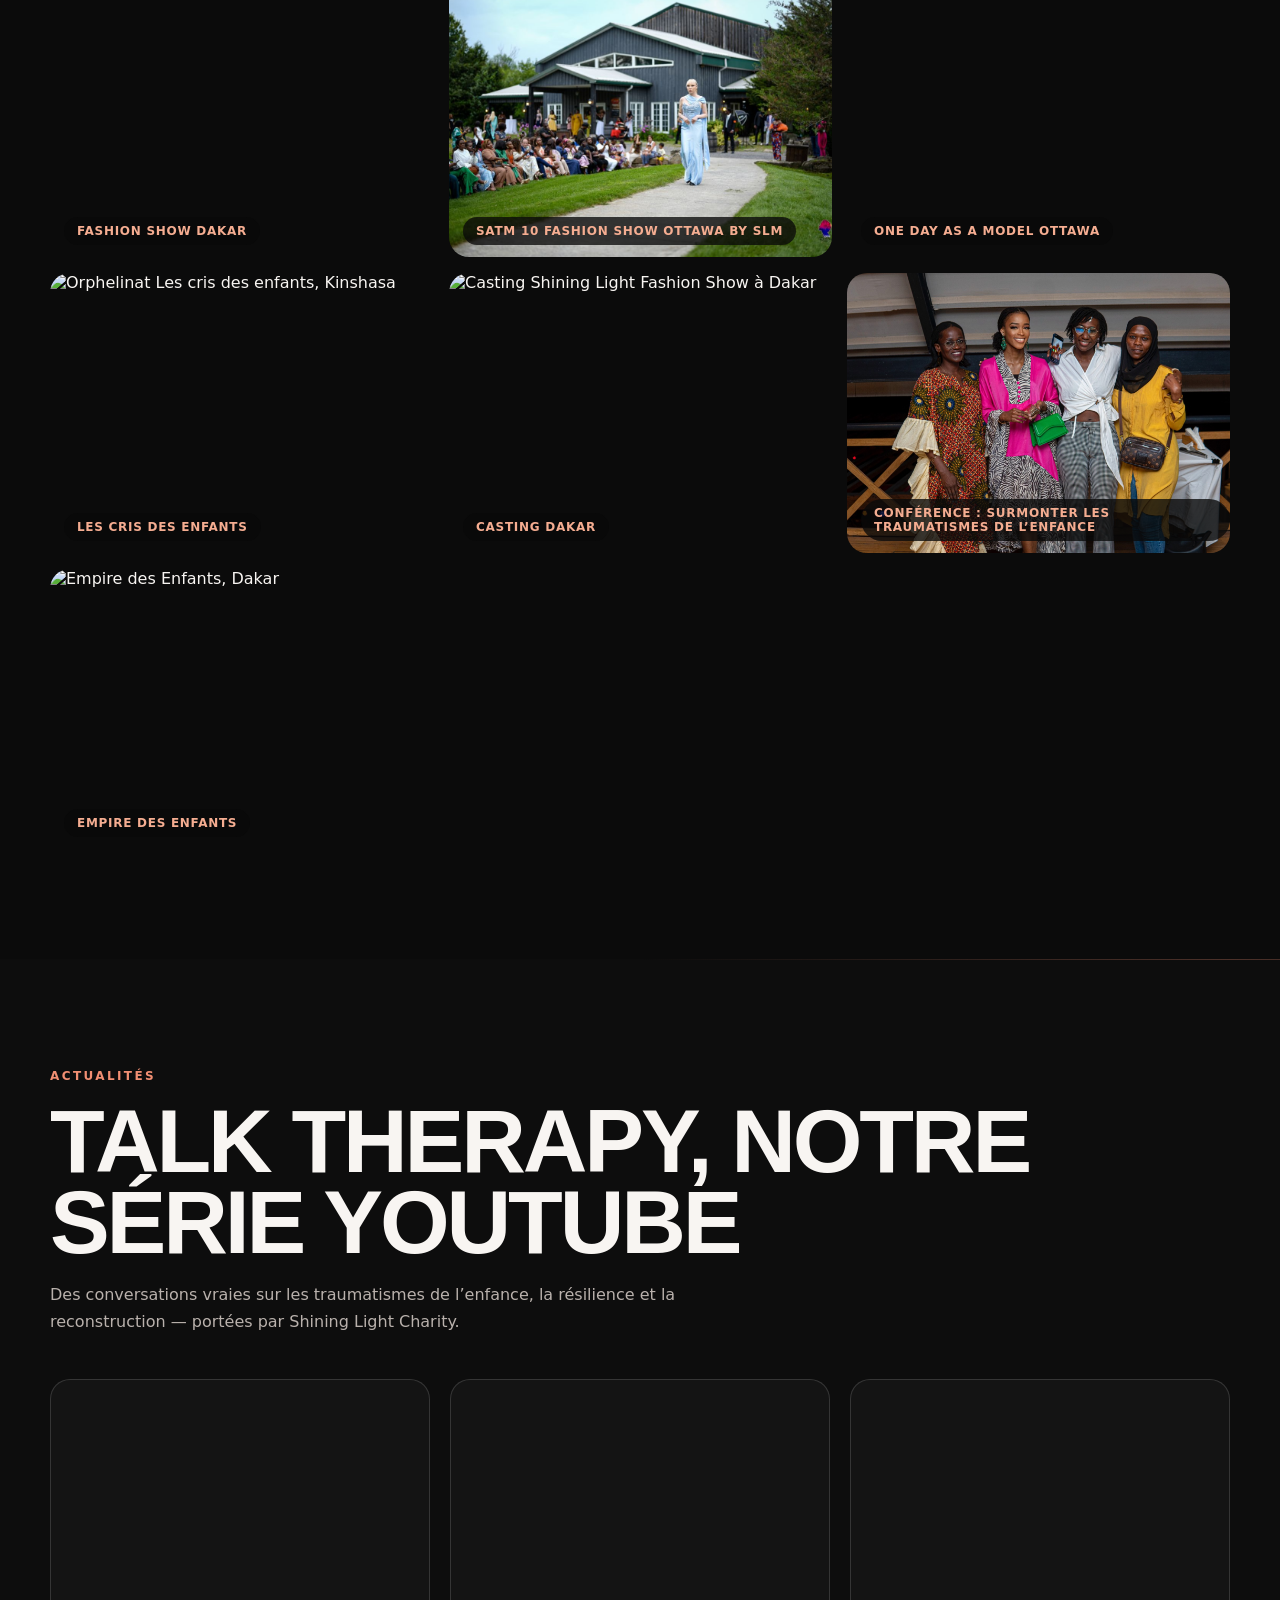
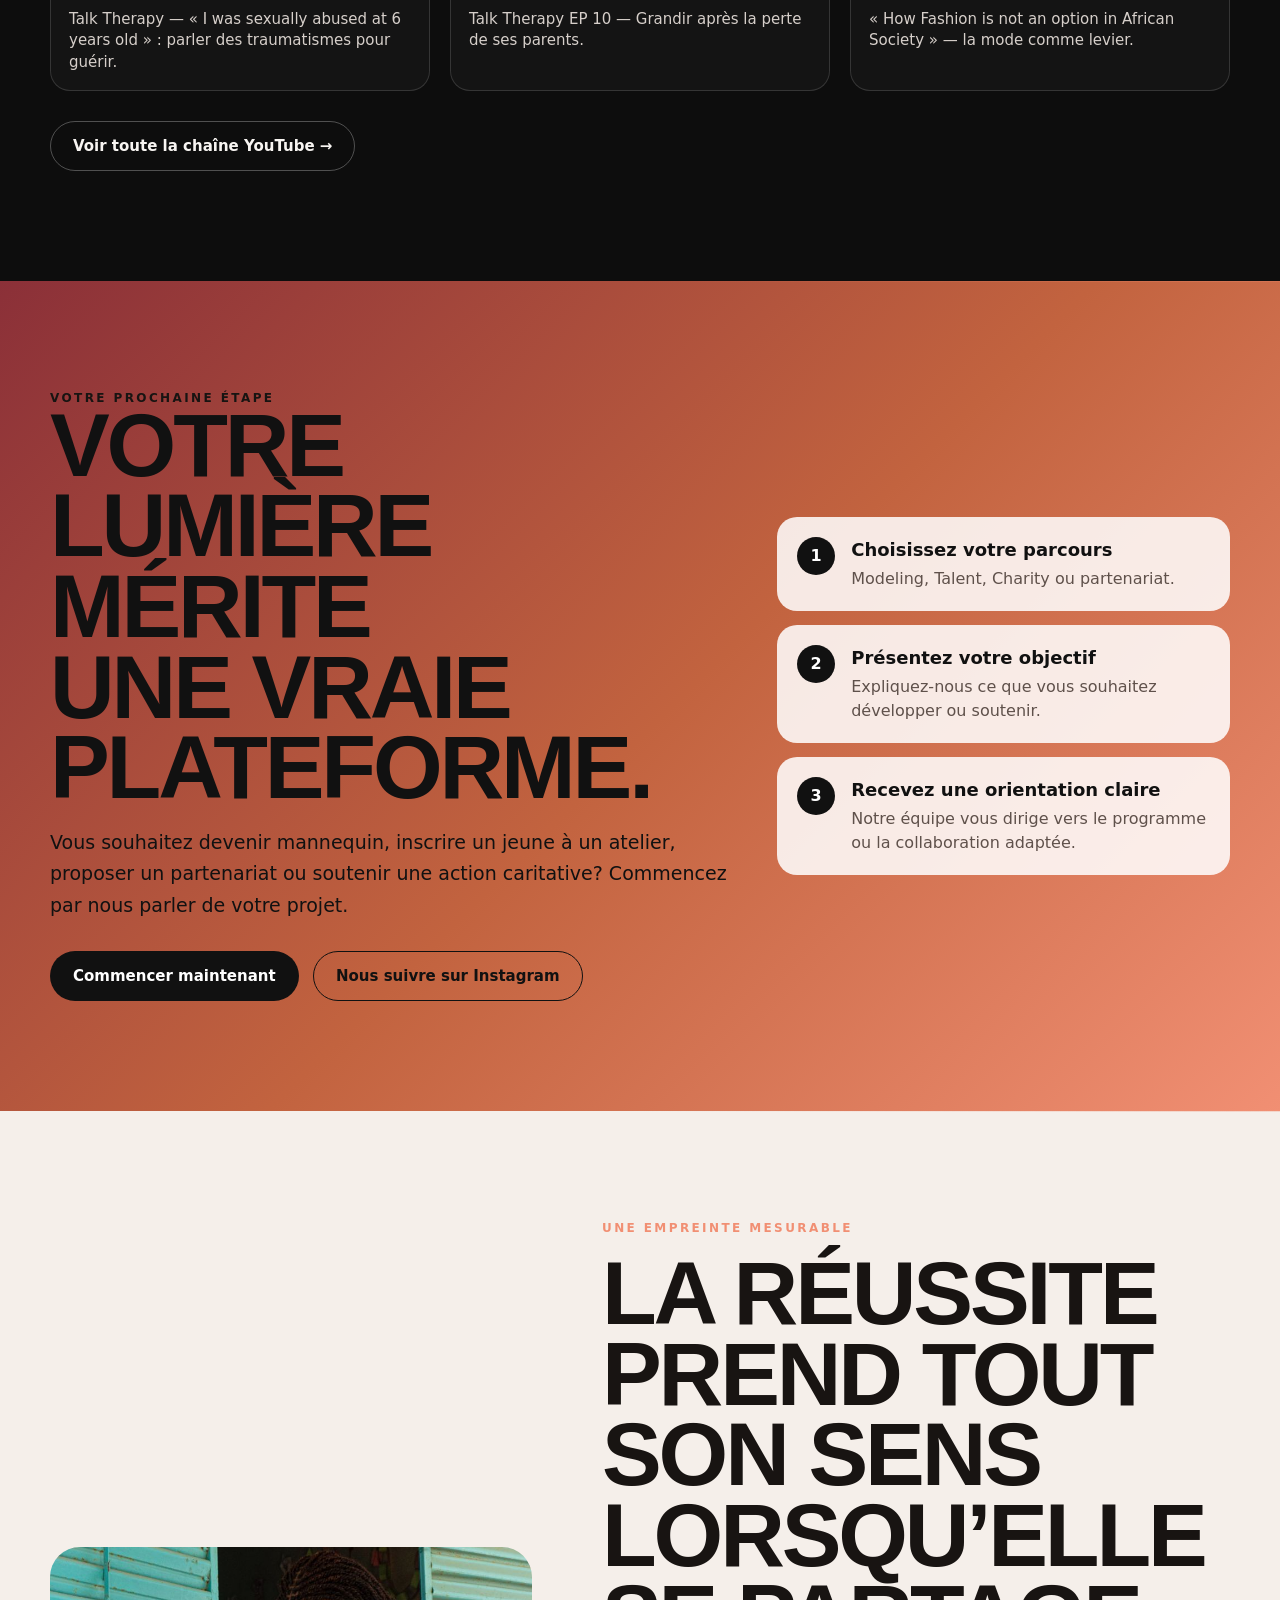
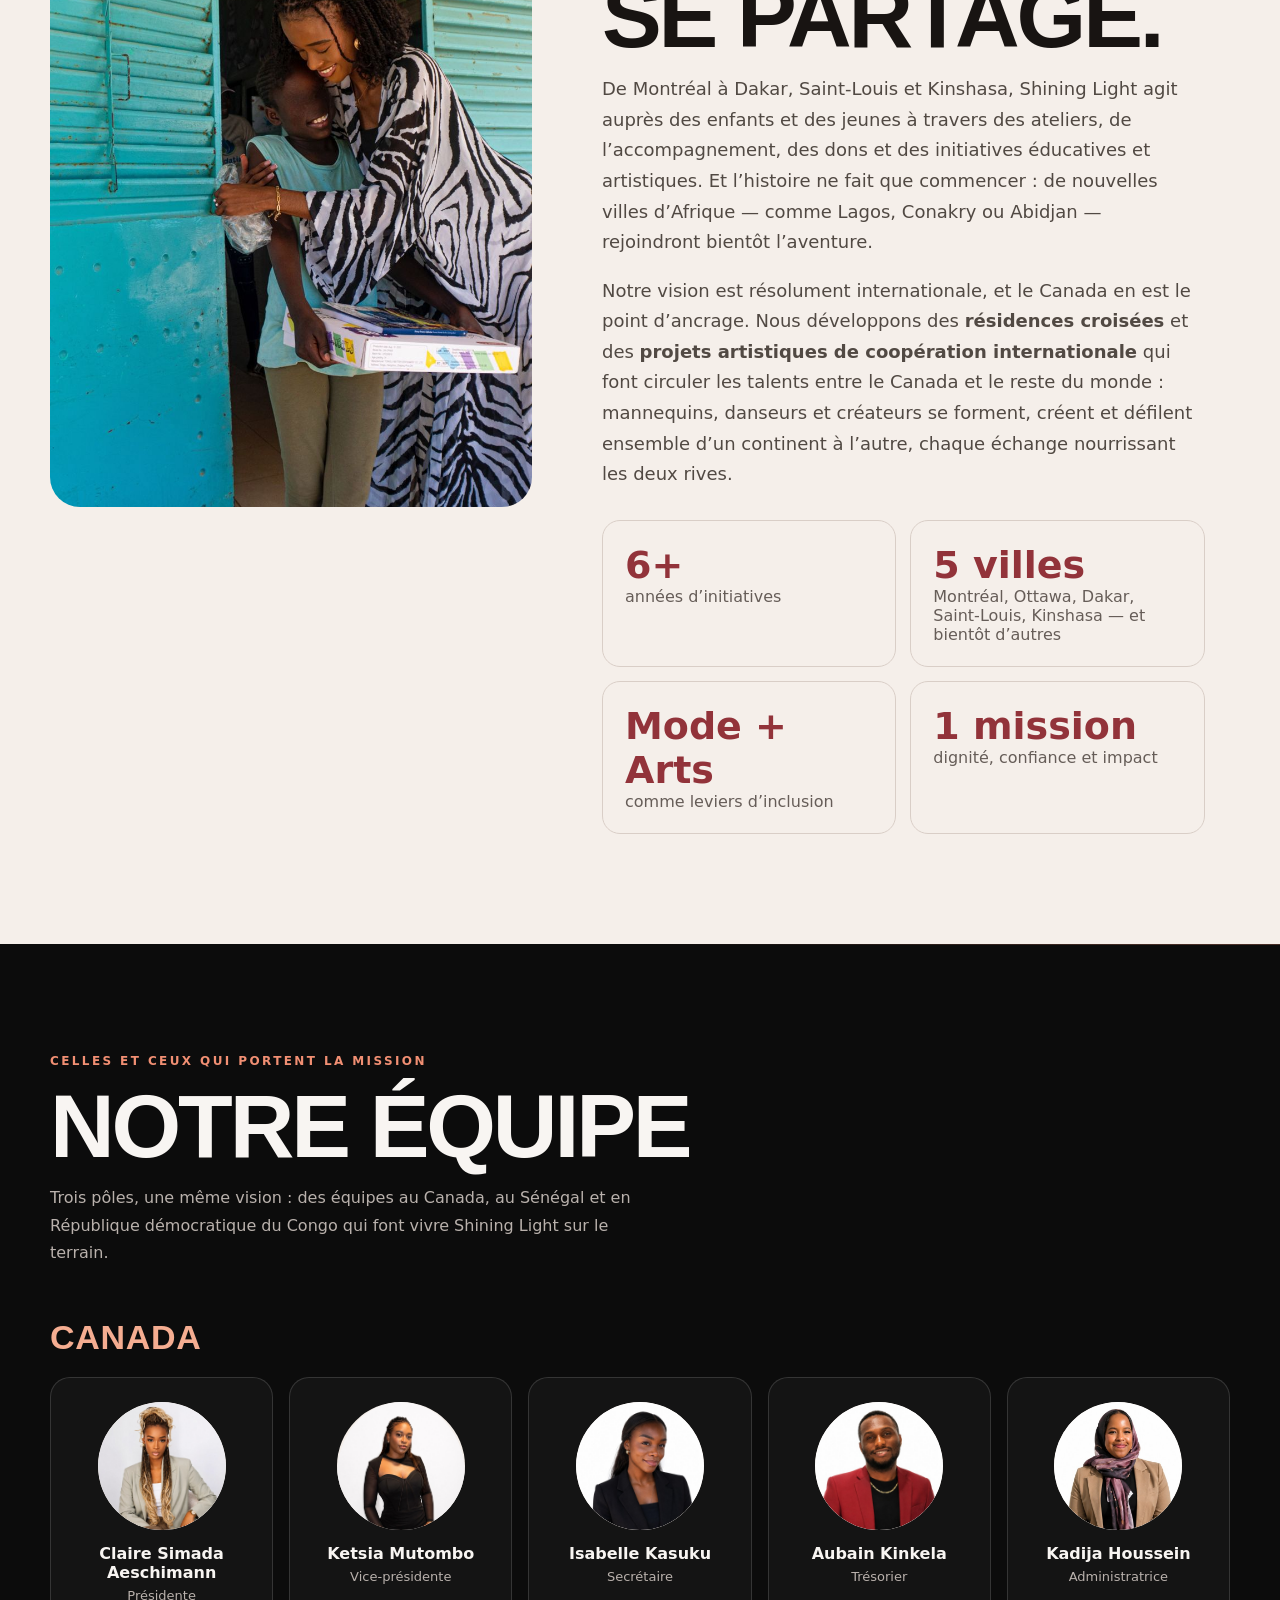
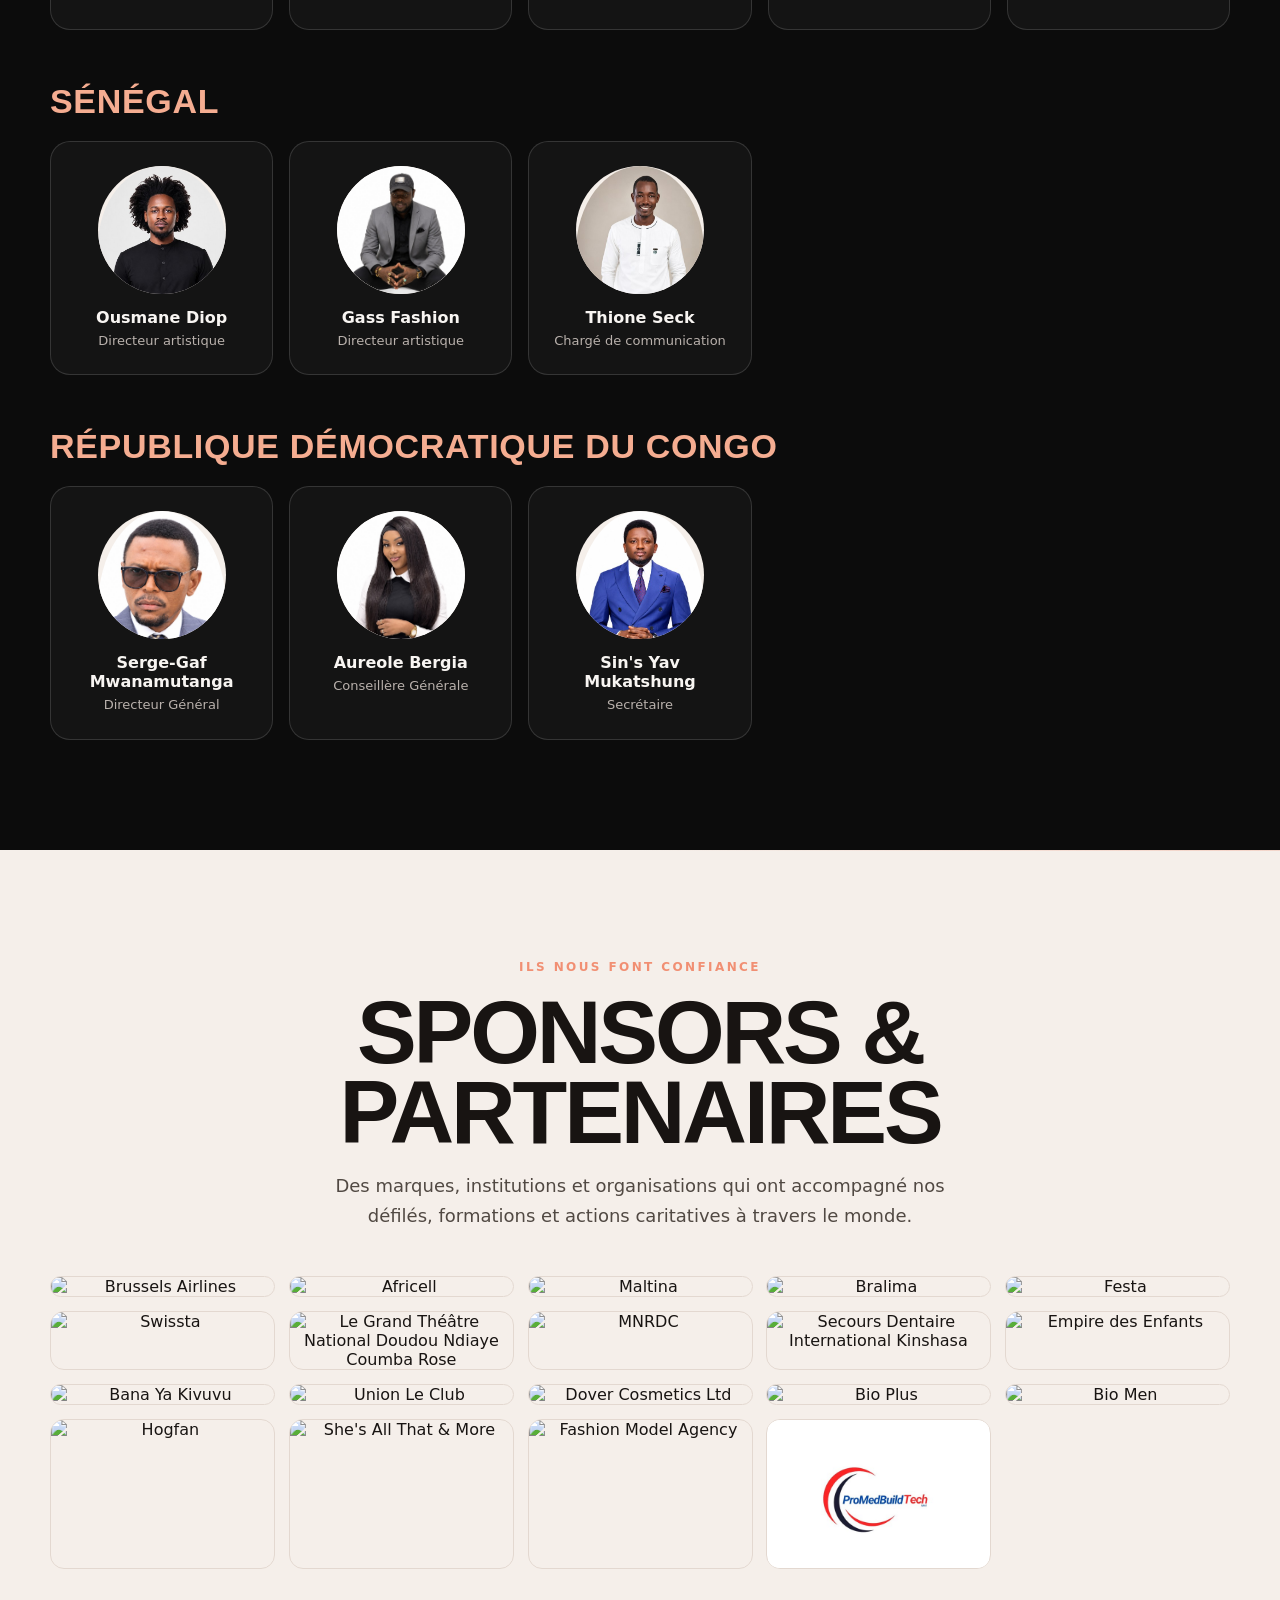
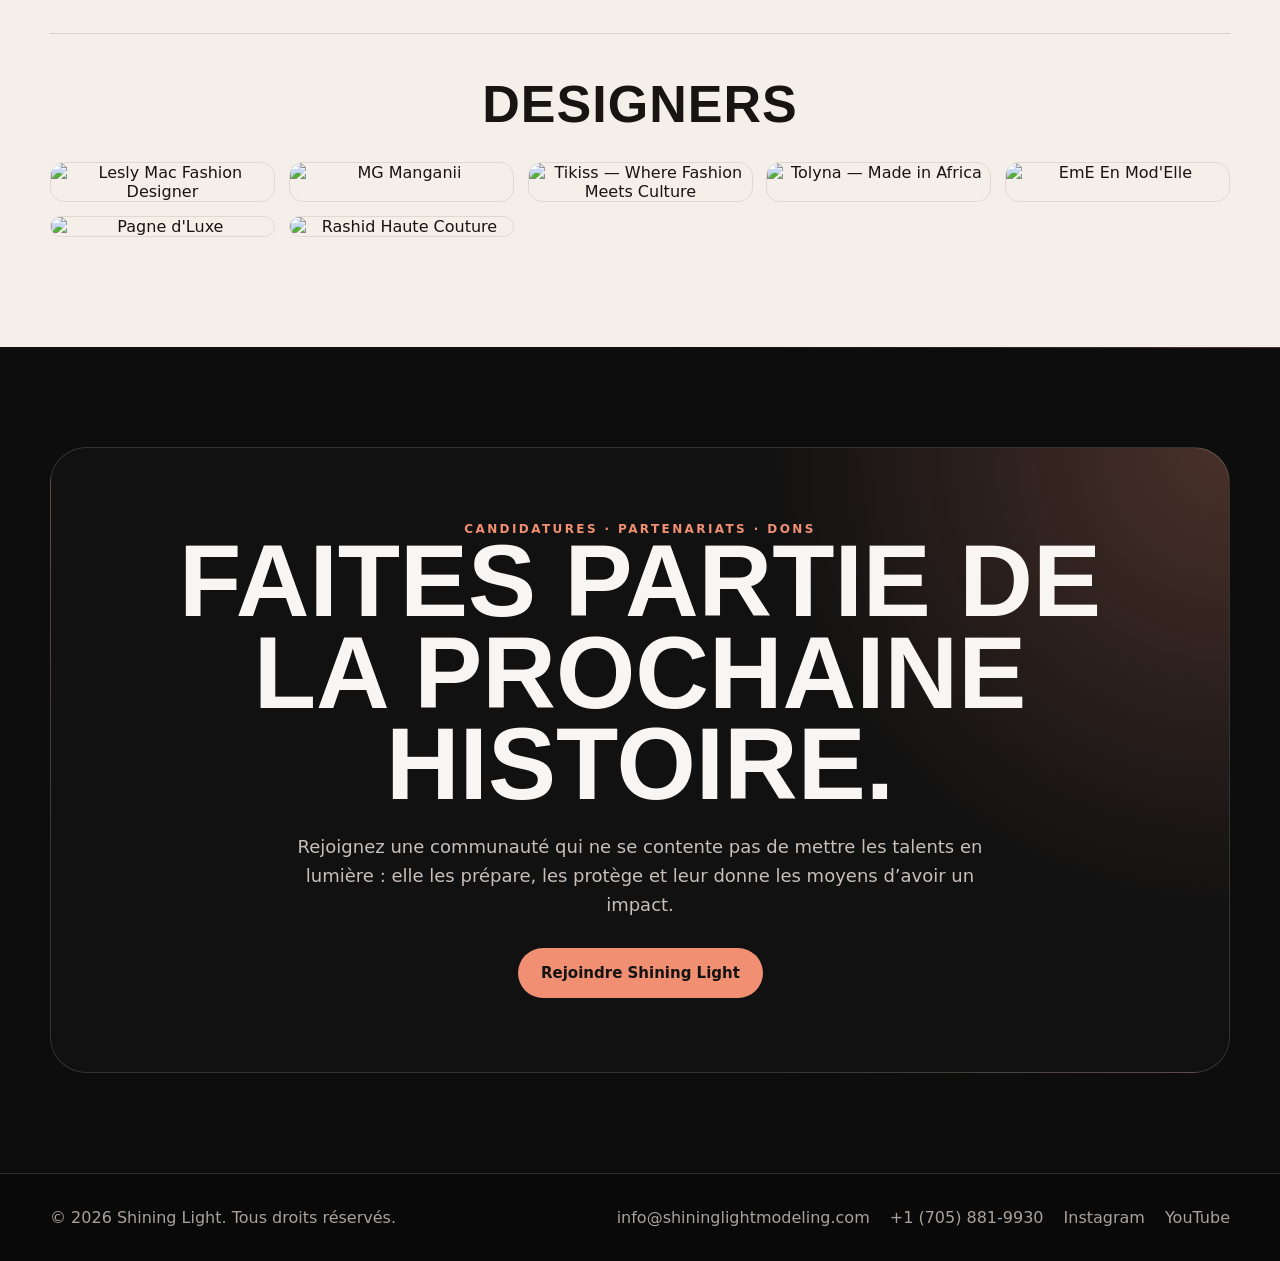
==== commit 0822aea5: "Add Serge-Gaf Mwanamutanga team portrait" ====
--- a/index.html
+++ b/index.html
@@ -138,7 +138,7 @@
         <div class="team-country">
           <h3>RÉPUBLIQUE DÉMOCRATIQUE DU CONGO</h3>
           <div class="team-grid">
-            <div class="member"><div class="avatar">SG</div><b>Serge-Gaf Mwanamutanga</b><span>Directeur Général</span></div>
+            <div class="member"><div class="avatar member-photo"><img src="assets/team/serge-gaf-mwanamutanga.jpg" alt="Serge-Gaf Mwanamutanga" width="600" height="900" loading="lazy" decoding="async"></div><b>Serge-Gaf Mwanamutanga</b><span>Directeur Général</span></div>
             <div class="member"><div class="avatar member-photo"><img src="assets/team/aureole-bergia.jpg" alt="Aureole Bergia" width="600" height="573" loading="lazy" decoding="async"></div><b>Aureole Bergia</b><span>Conseillère Générale</span></div>
             <div class="member"><div class="avatar member-photo"><img src="assets/team/sins-yav-mukatshung.jpg" alt="Sin's Yav Mukatshung" width="400" height="600" loading="lazy" decoding="async"></div><b>Sin's Yav Mukatshung</b><span>Secrétaire</span></div>
           </div>
--- a/assets/styles.css
+++ b/assets/styles.css
@@ -30,7 +30,7 @@
 .intro p,.bodycopy{font-size:18px;line-height:1.7;color:#514943}
 .quote{border-left:4px solid var(--coral);padding:16px 0 16px 28px;font-size:28px;line-height:1.25;font-weight:800;margin:32px 0}
 .portrait-card{position:relative}.portrait-card img{width:100%;height:610px;object-fit:cover;object-position:50% 18%;border-radius:34px}
-.portrait-card:after{content:"Sciences  •  Mode  •  Bienfaisance";position:absolute;left:-26px;bottom:36px;background:#111;color:#fff;padding:18px 24px;border-radius:0 18px 18px 0;font-weight:800;letter-spacing:.04em}
+.portrait-card:after{content:"Sciences  •  Mode  •  Philanthropy";position:absolute;left:-26px;bottom:36px;background:#111;color:#fff;padding:18px 24px;border-radius:0 18px 18px 0;font-weight:800;letter-spacing:.04em}
 .parcours{margin-top:26px;border-top:1px solid #ddd0c8;padding-top:22px}.parcours li{margin:8px 0;color:#514943;line-height:1.5}
 .pillars{background:#0c0c0c}.pillar-head{display:flex;justify-content:space-between;gap:50px;align-items:end;margin-bottom:46px}.pillar-head p{max-width:470px;color:var(--muted);line-height:1.7}
 .cards{display:grid;grid-template-columns:repeat(3,1fr);gap:22px}
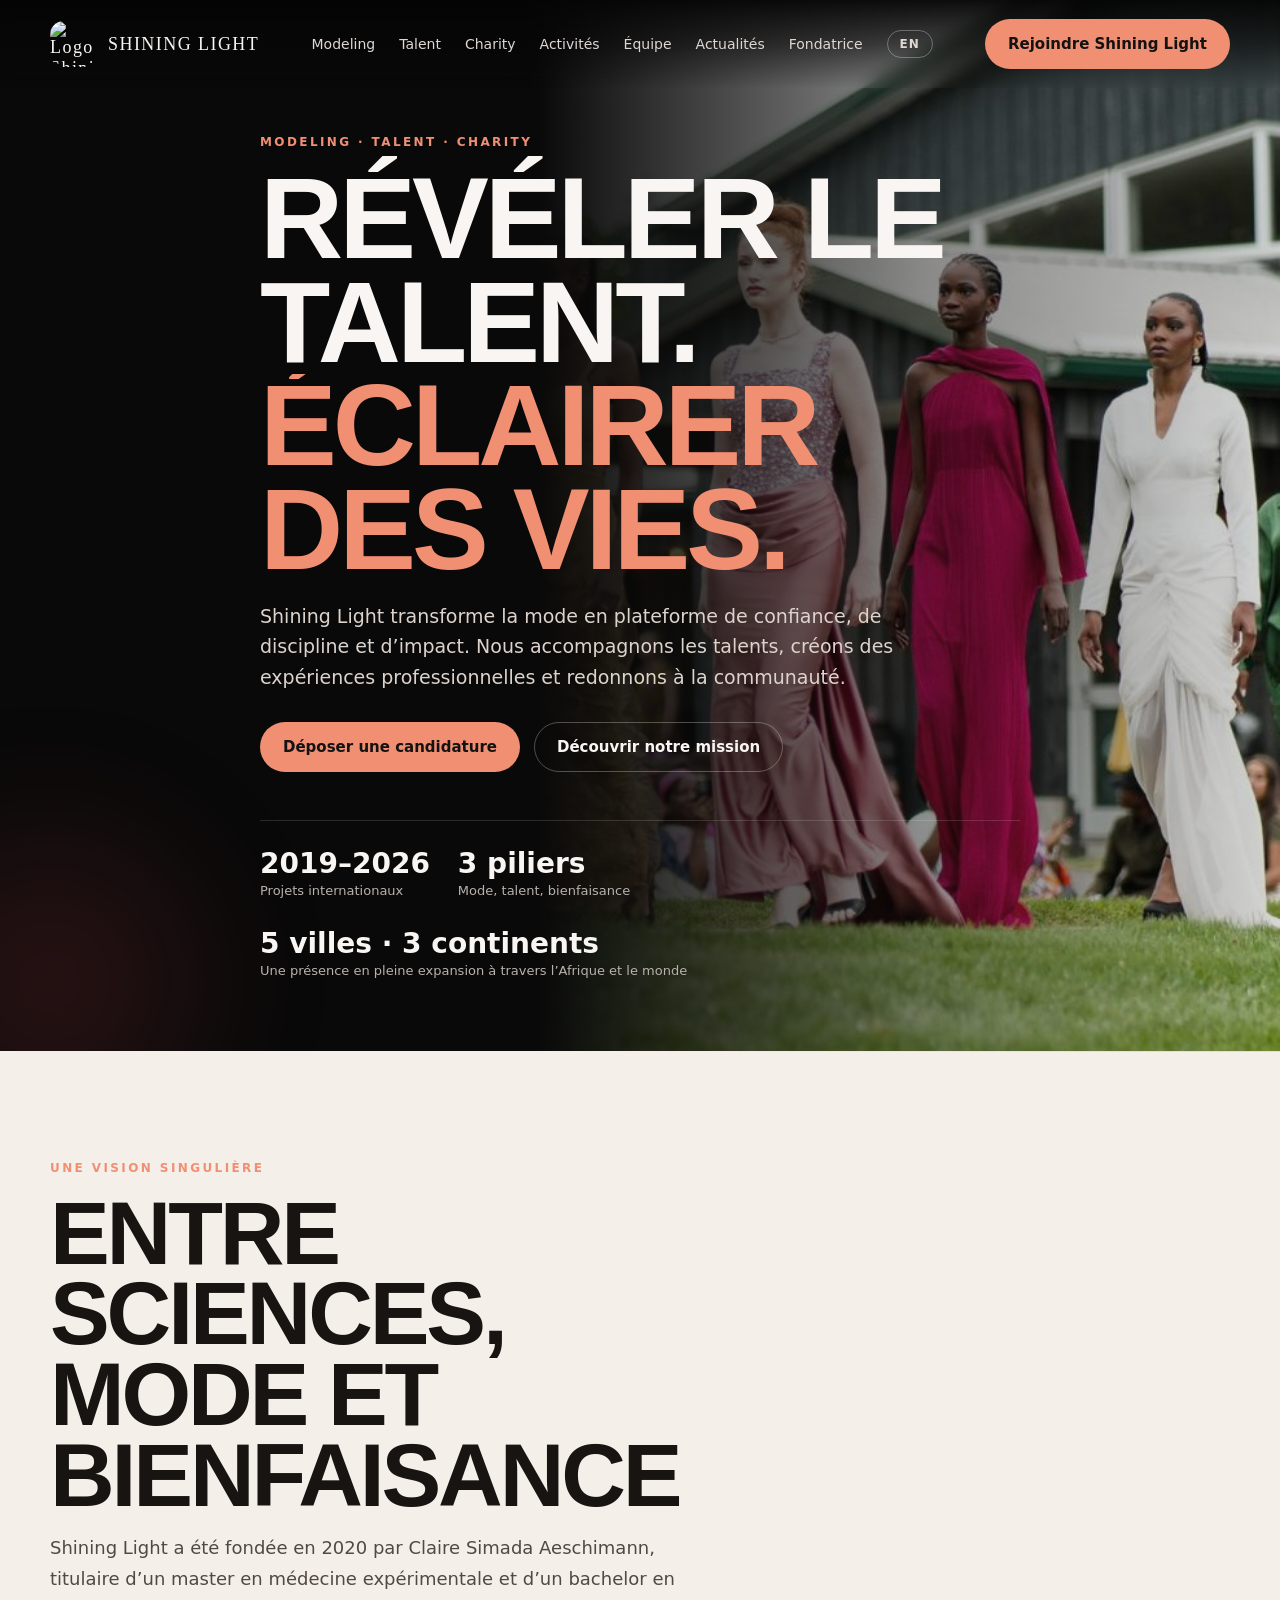
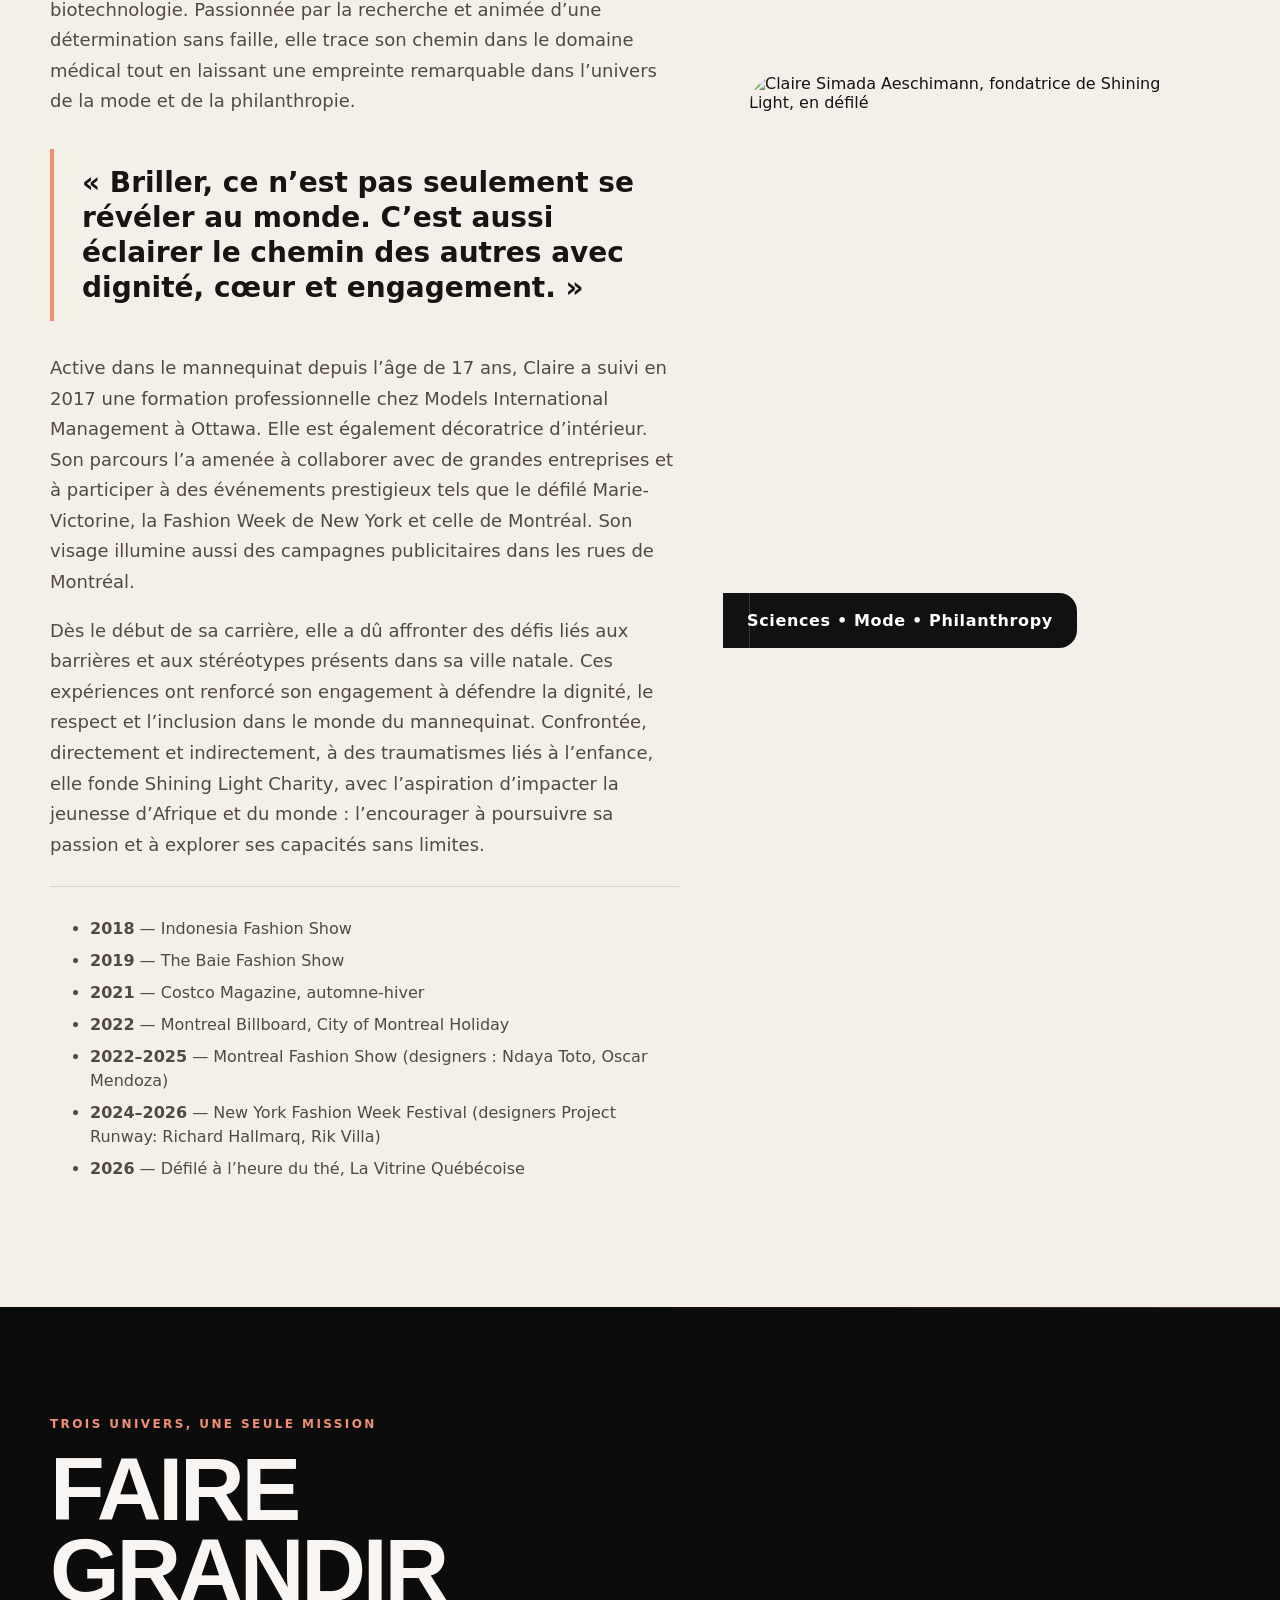
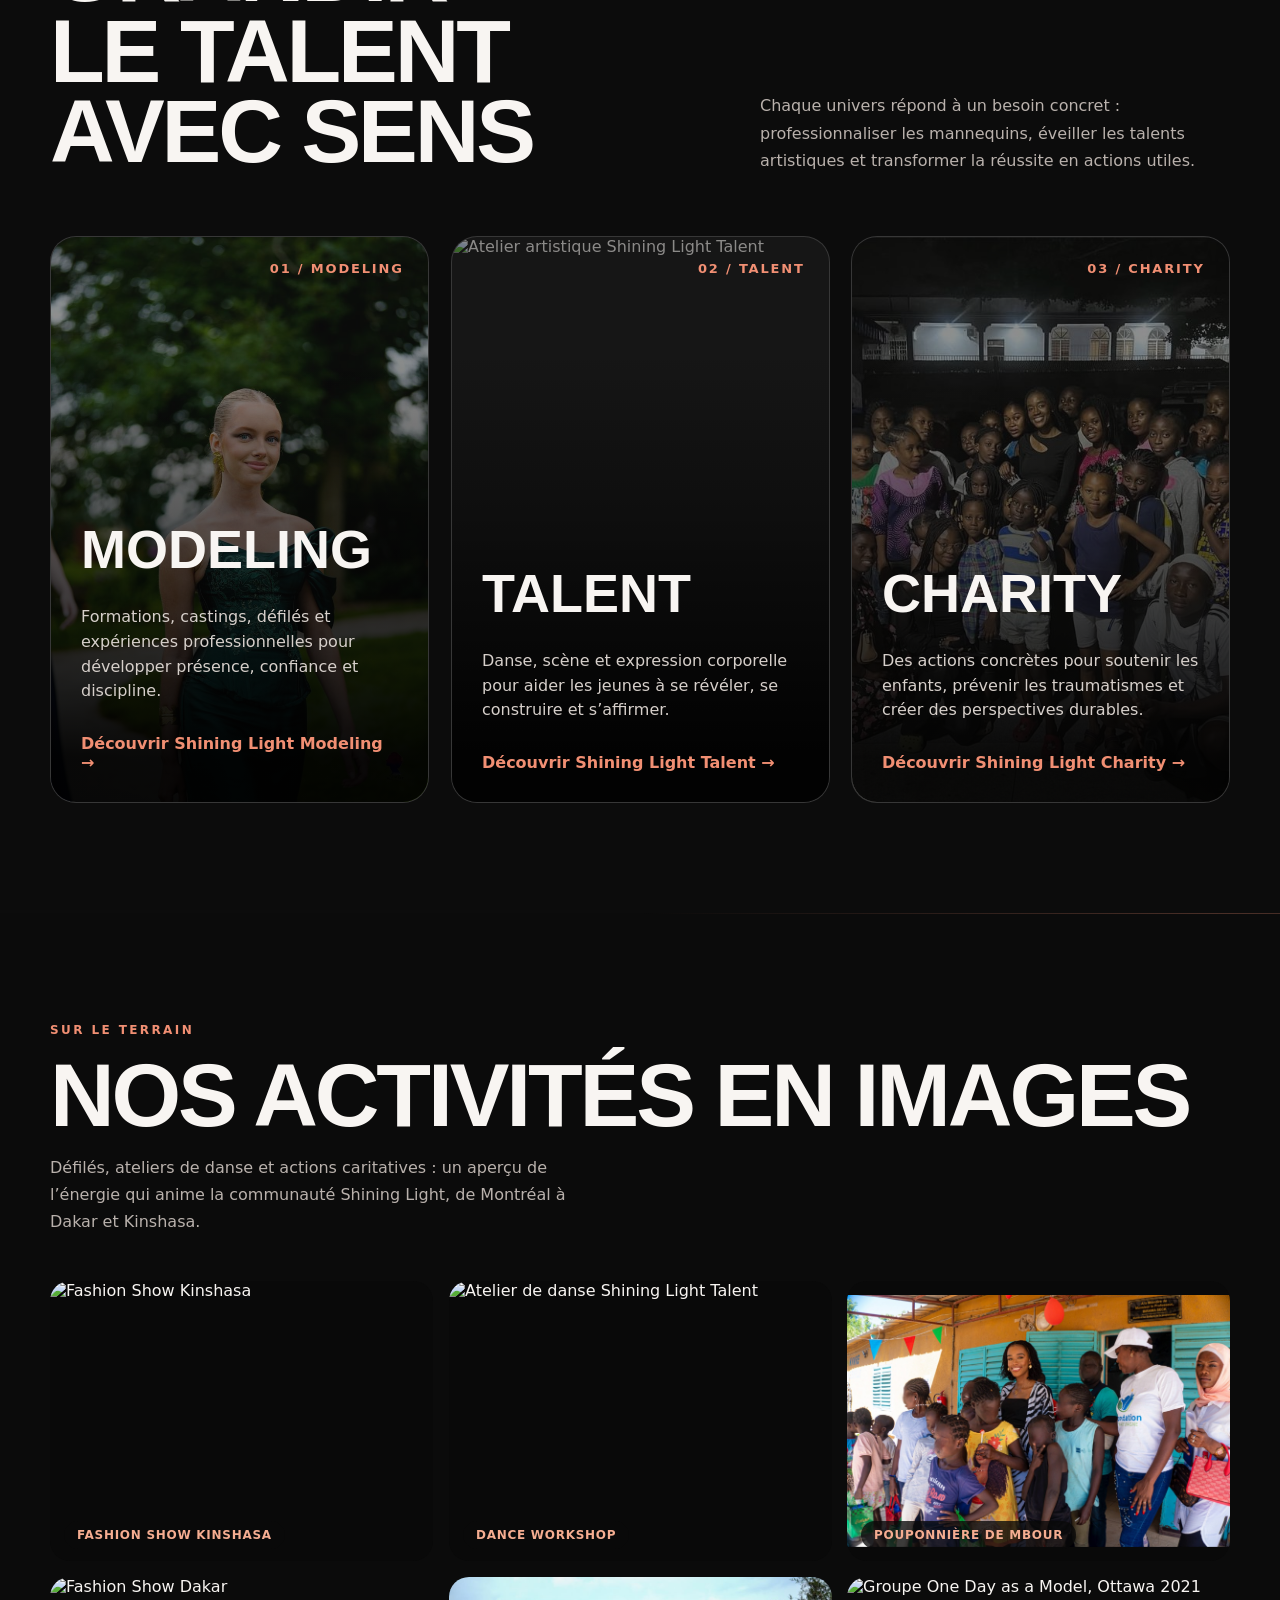
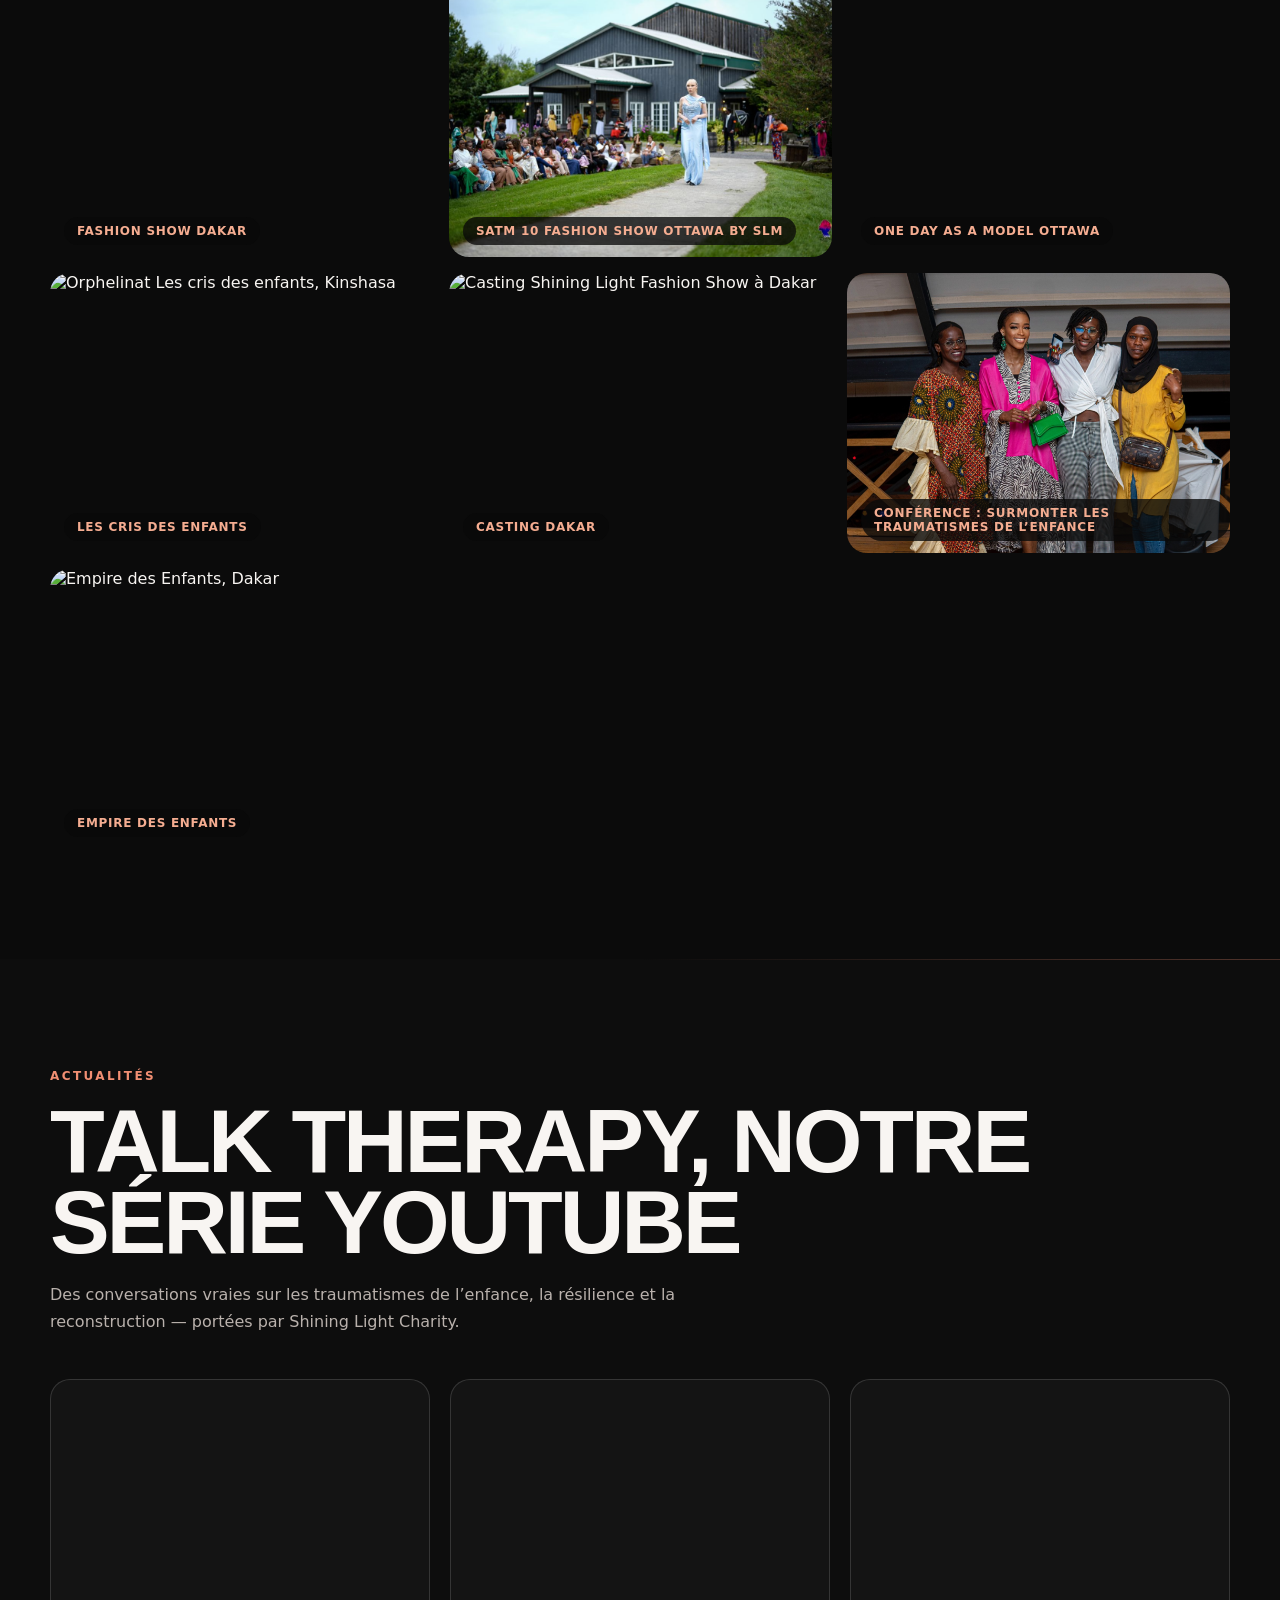
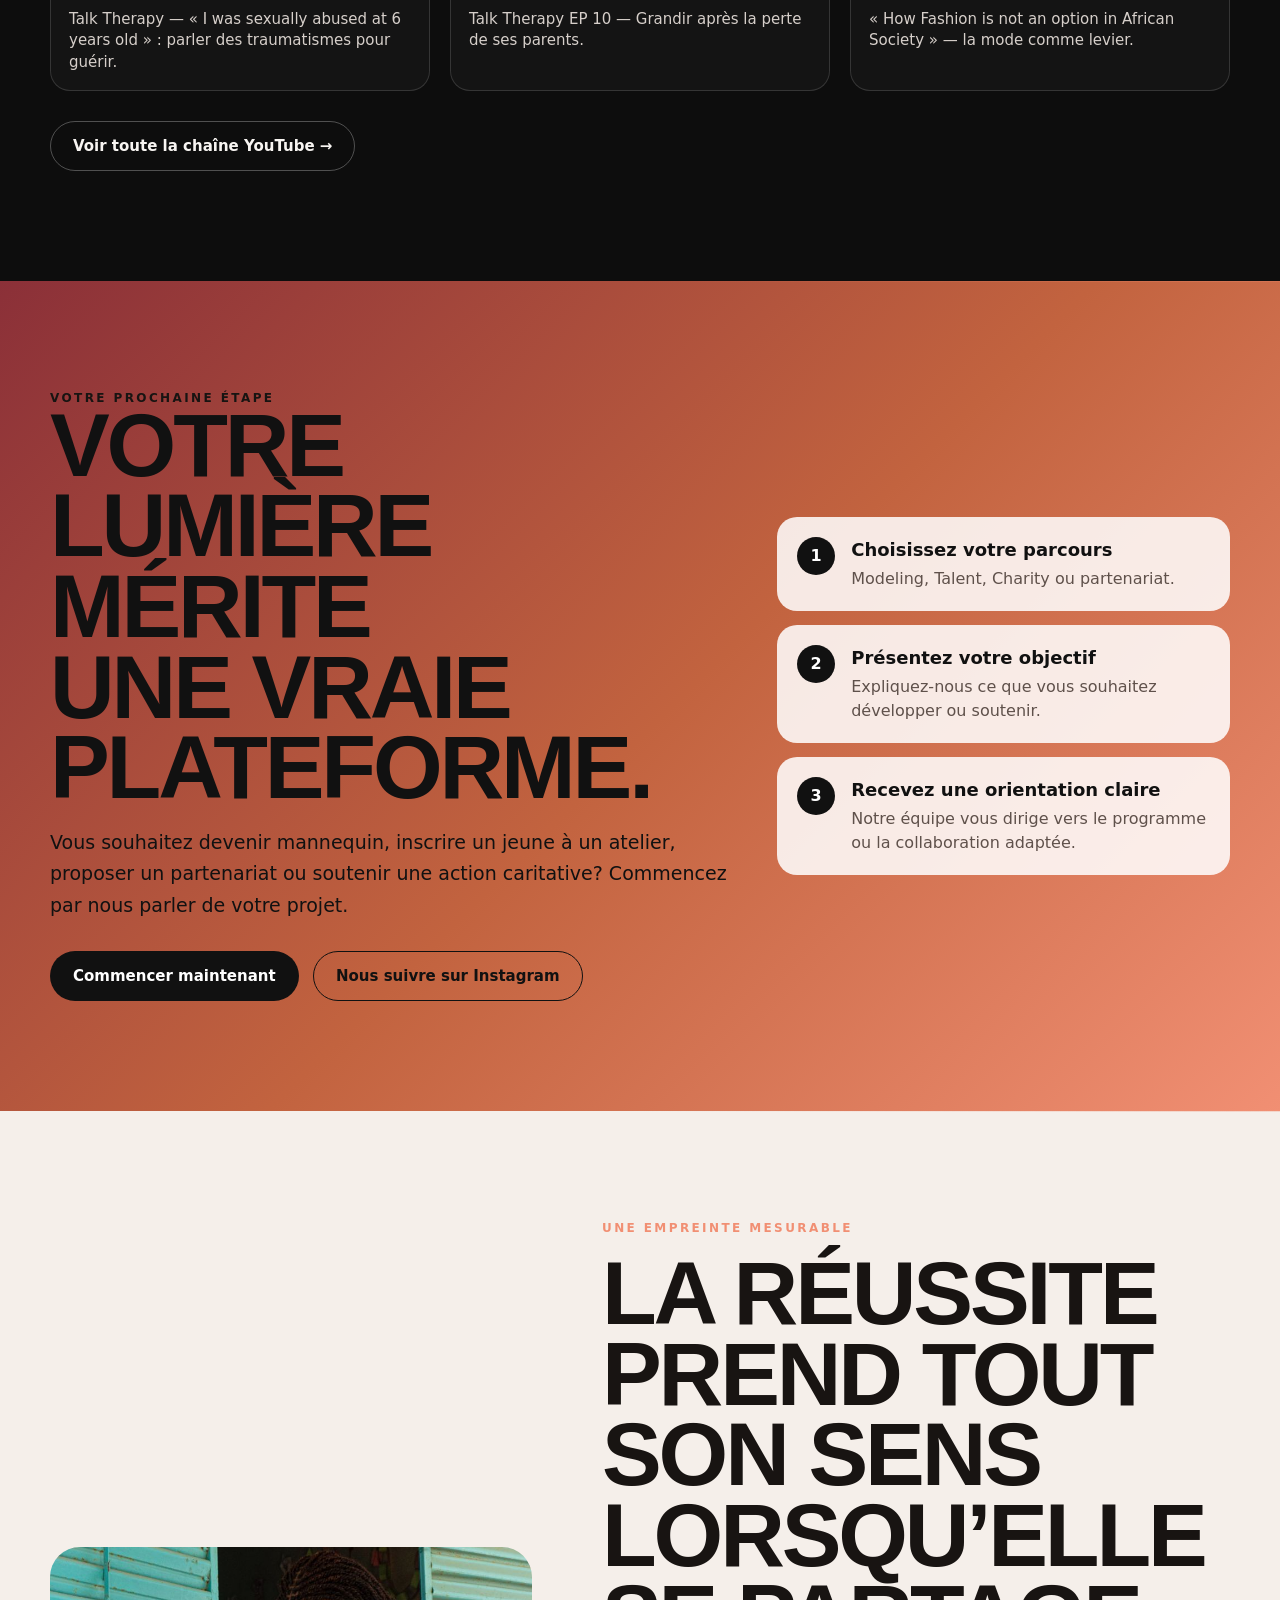
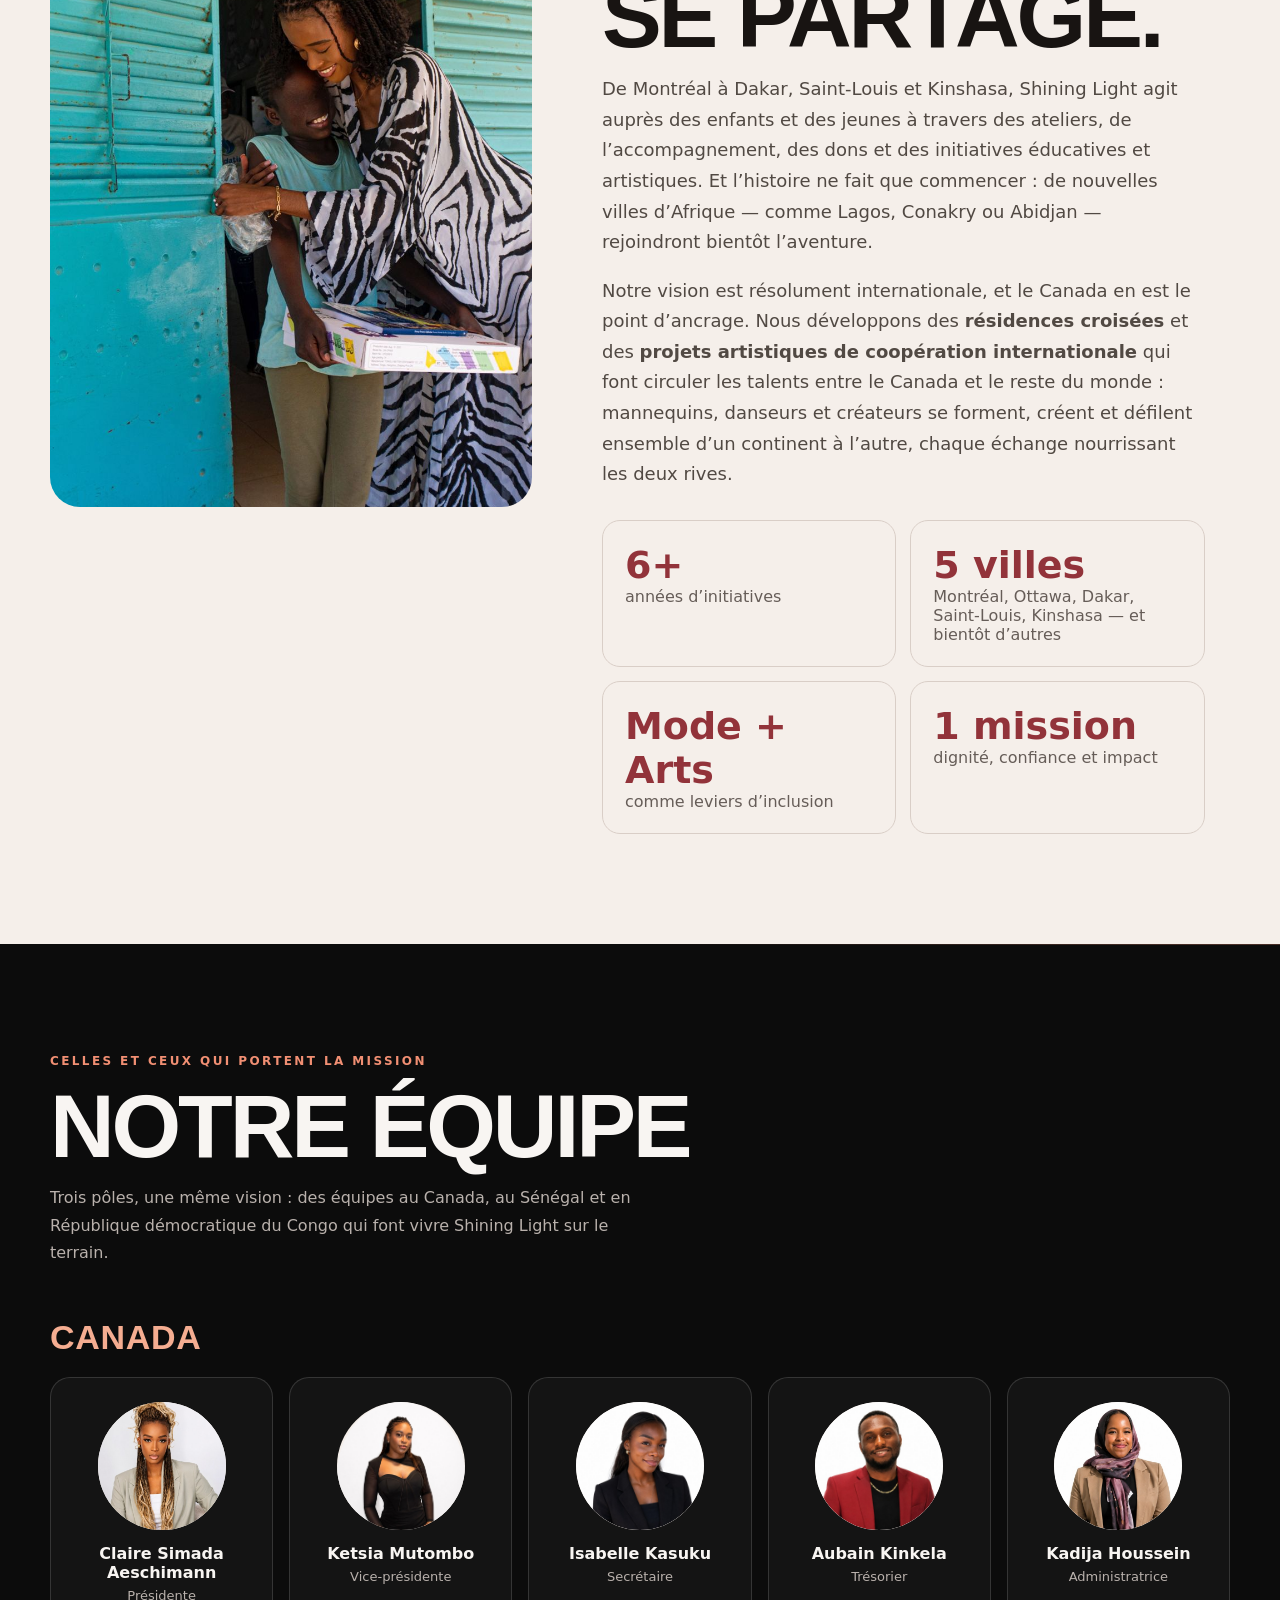
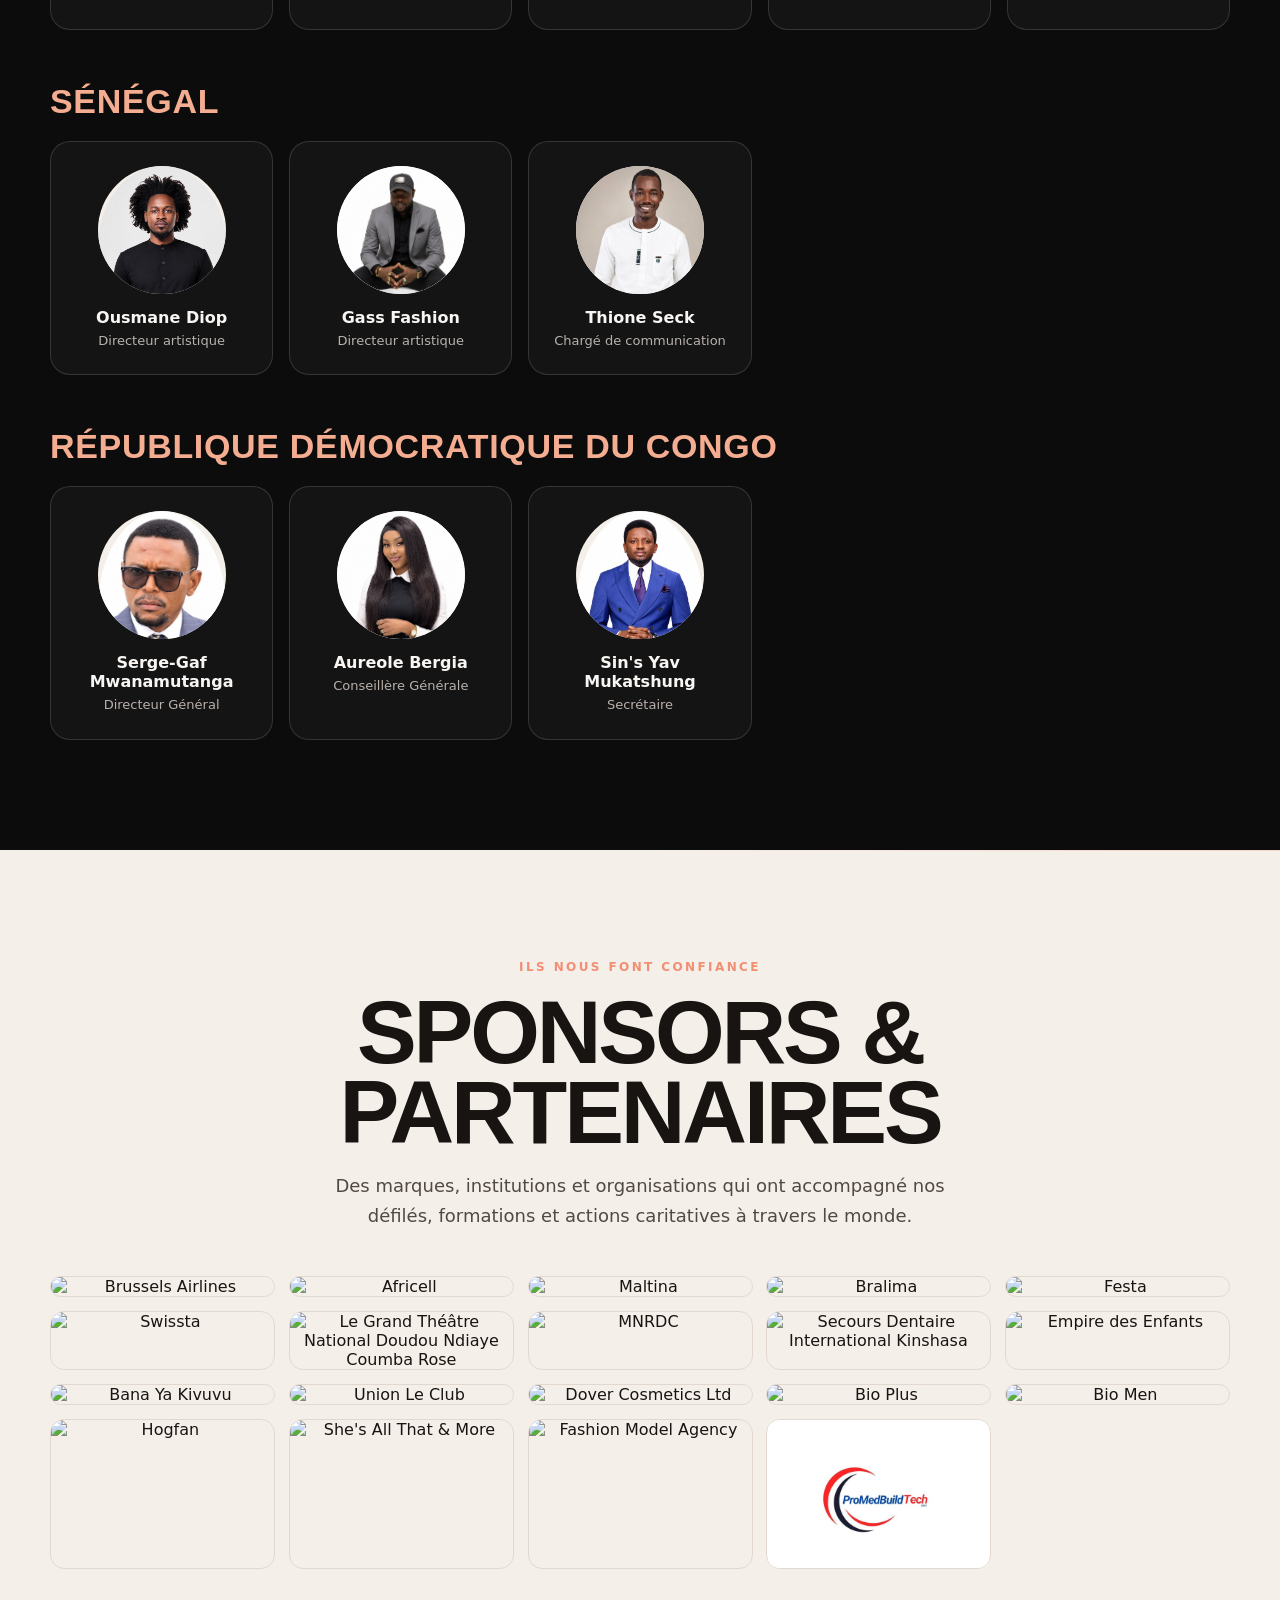
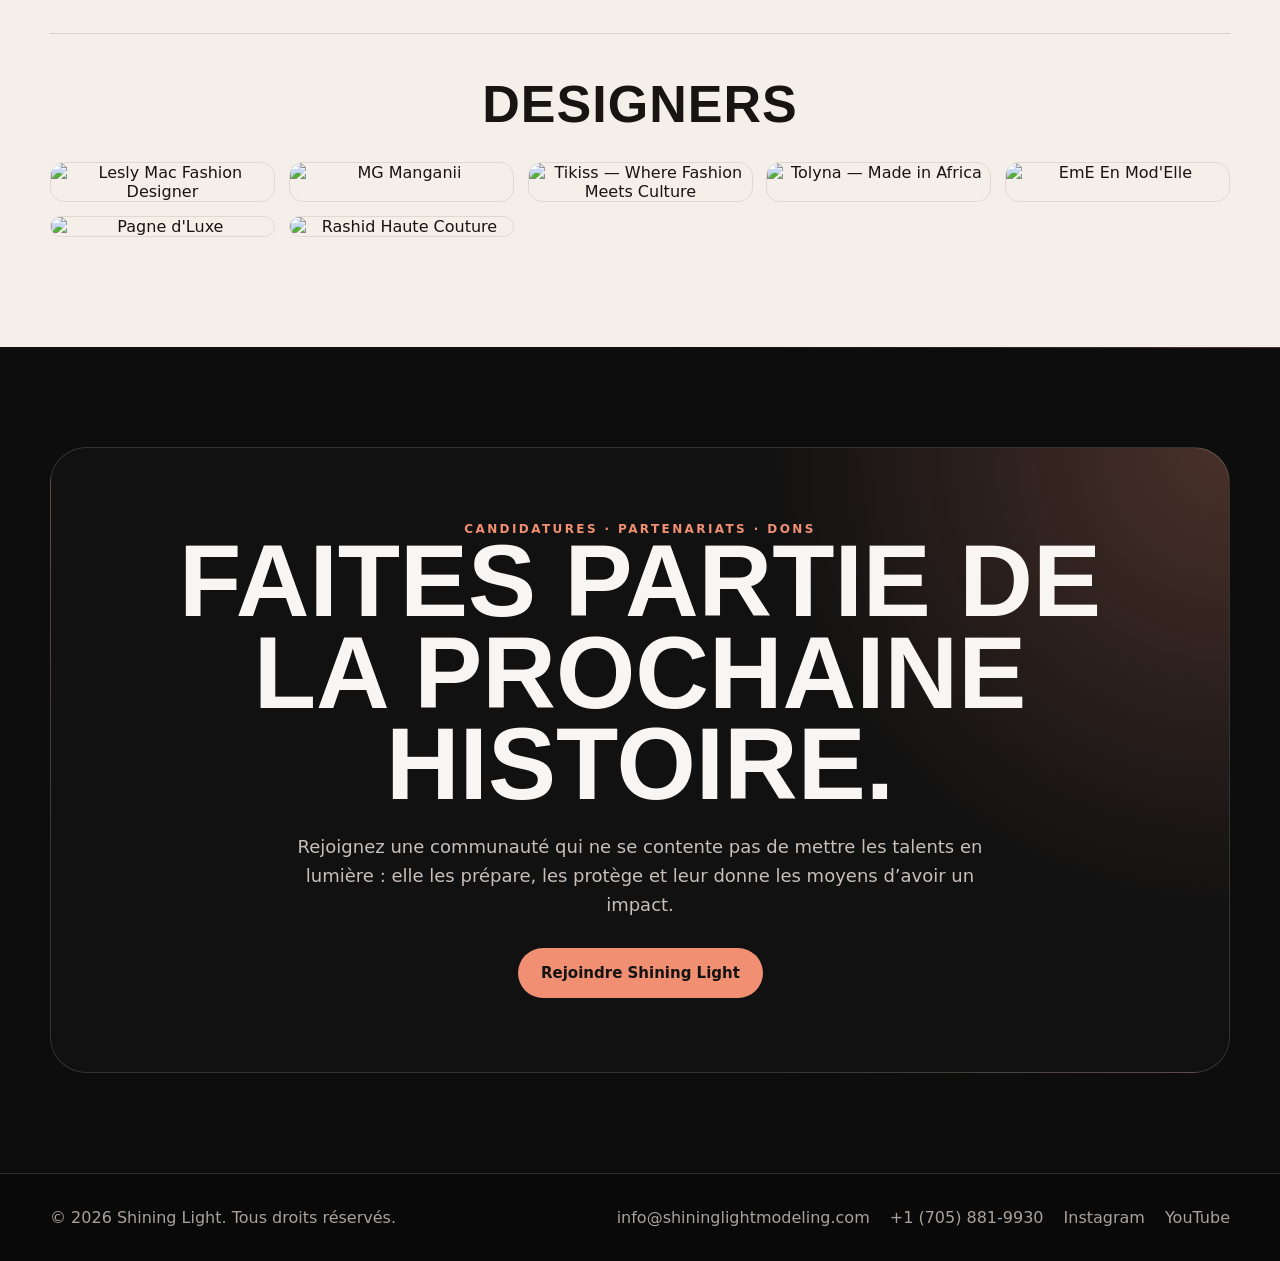
==== commit a4ffa763: "Update Project Runway designer credit on live website" ====
--- a/index.html
+++ b/index.html
@@ -43,7 +43,7 @@
             <li><strong>2021</strong> — Costco Magazine, automne-hiver</li>
             <li><strong>2022</strong> — Montreal Billboard, City of Montreal Holiday</li>
             <li><strong>2022–2025</strong> — Montreal Fashion Show (designers : Ndaya Toto, Oscar Mendoza)</li>
-            <li><strong>2024–2026</strong> — New York Fashion Week Festival (designers : Richard Hallmarq, Rik Villa)</li>
+            <li><strong>2024–2026</strong> — New York Fashion Week Festival (designers Project Runway: Richard Hallmarq, Rik Villa)</li>
             <li><strong>2026</strong> — Défilé à l’heure du thé, La Vitrine Québécoise</li>
           </ul>
         </div>
--- a/assets/styles.css
+++ b/assets/styles.css
@@ -397,3 +397,9 @@
 
 /* Match ProMedBuildTech to the existing landscape partner cards. */
 .partners-grid img[src$="/promedbuildtech.jpg"]{aspect-ratio:3/2;height:auto;object-fit:contain;background:#fff;padding:0;box-sizing:border-box}
+
+/* Closer framing for Claire’s team portrait. */
+.member .avatar.member-photo img[src$="/claire-simada-aeschimann.jpg"]{transform:scale(1.25);transform-origin:center 30%}
+
+/* Closer framing for Thione’s team portrait. */
+.member .avatar.member-photo img[src$="/thione-seck.jpg"]{transform:scale(1.2);transform-origin:center 25%;object-position:center 25%}
